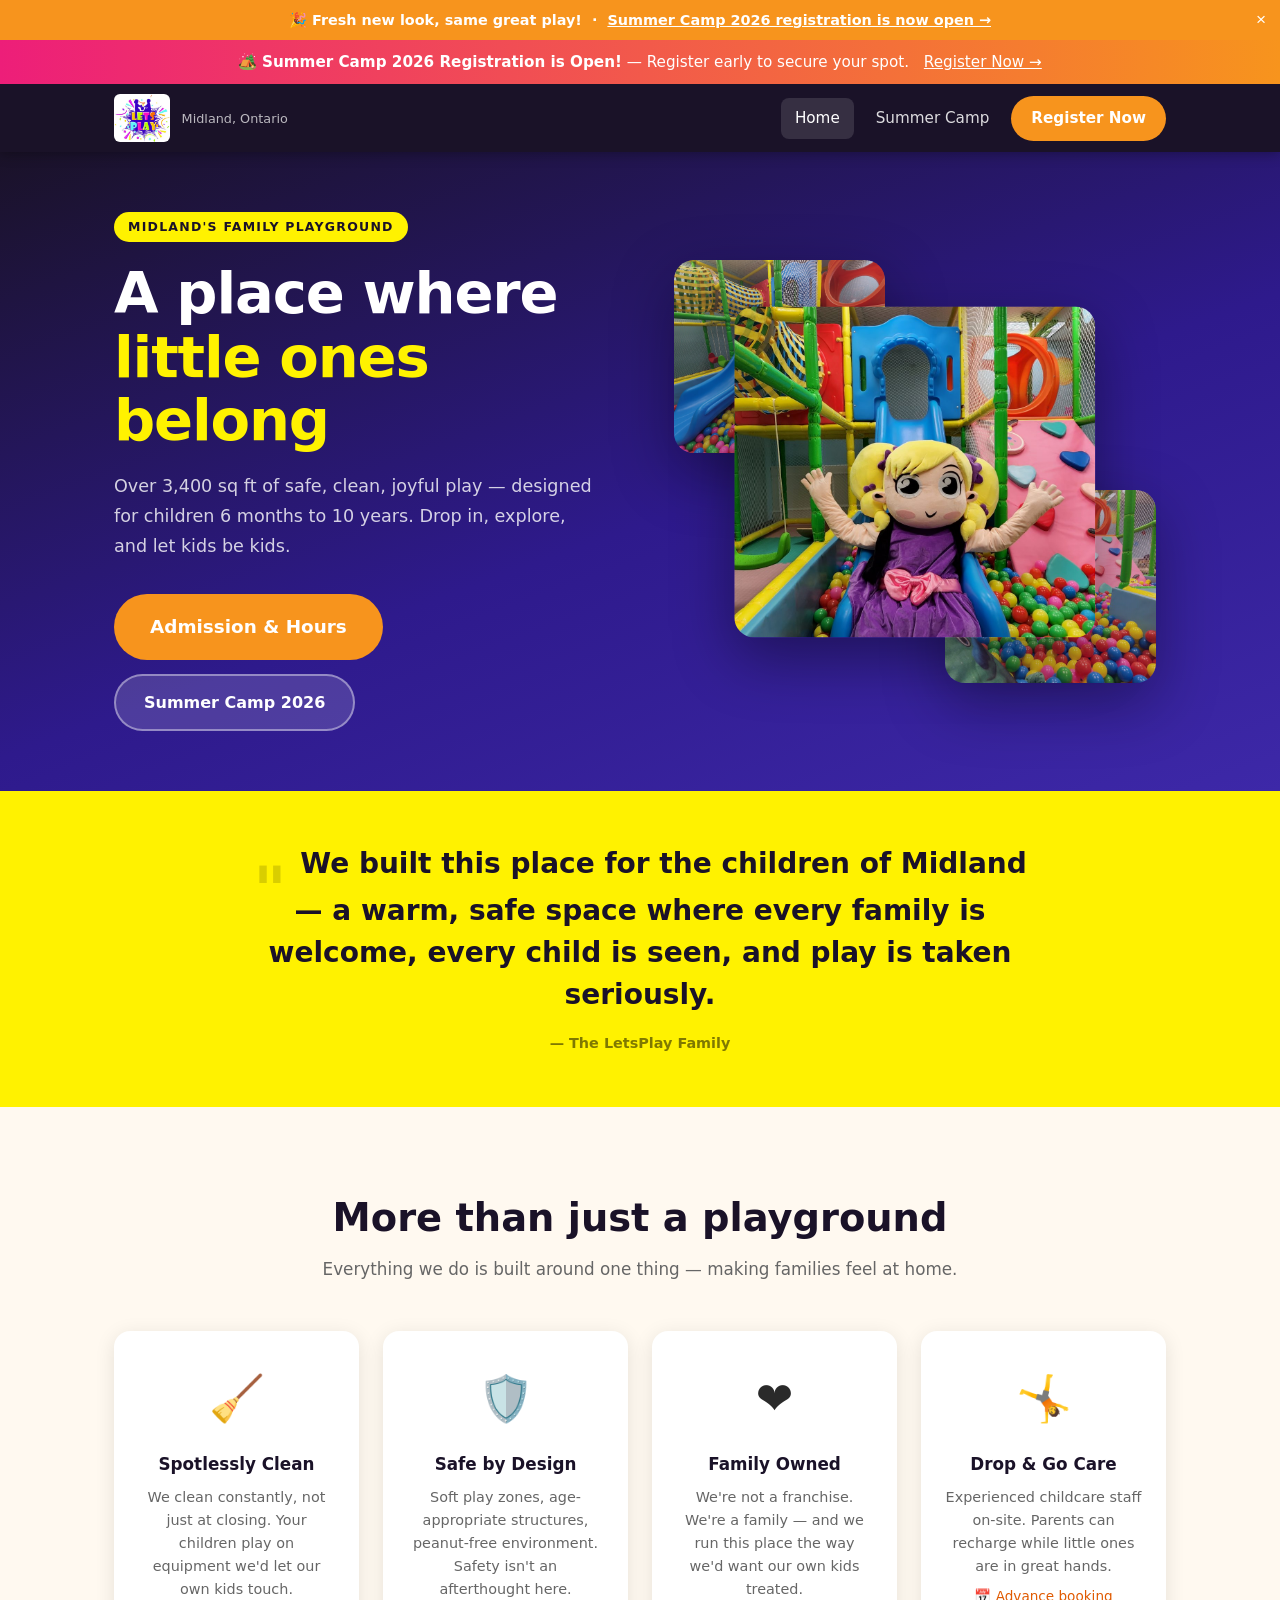
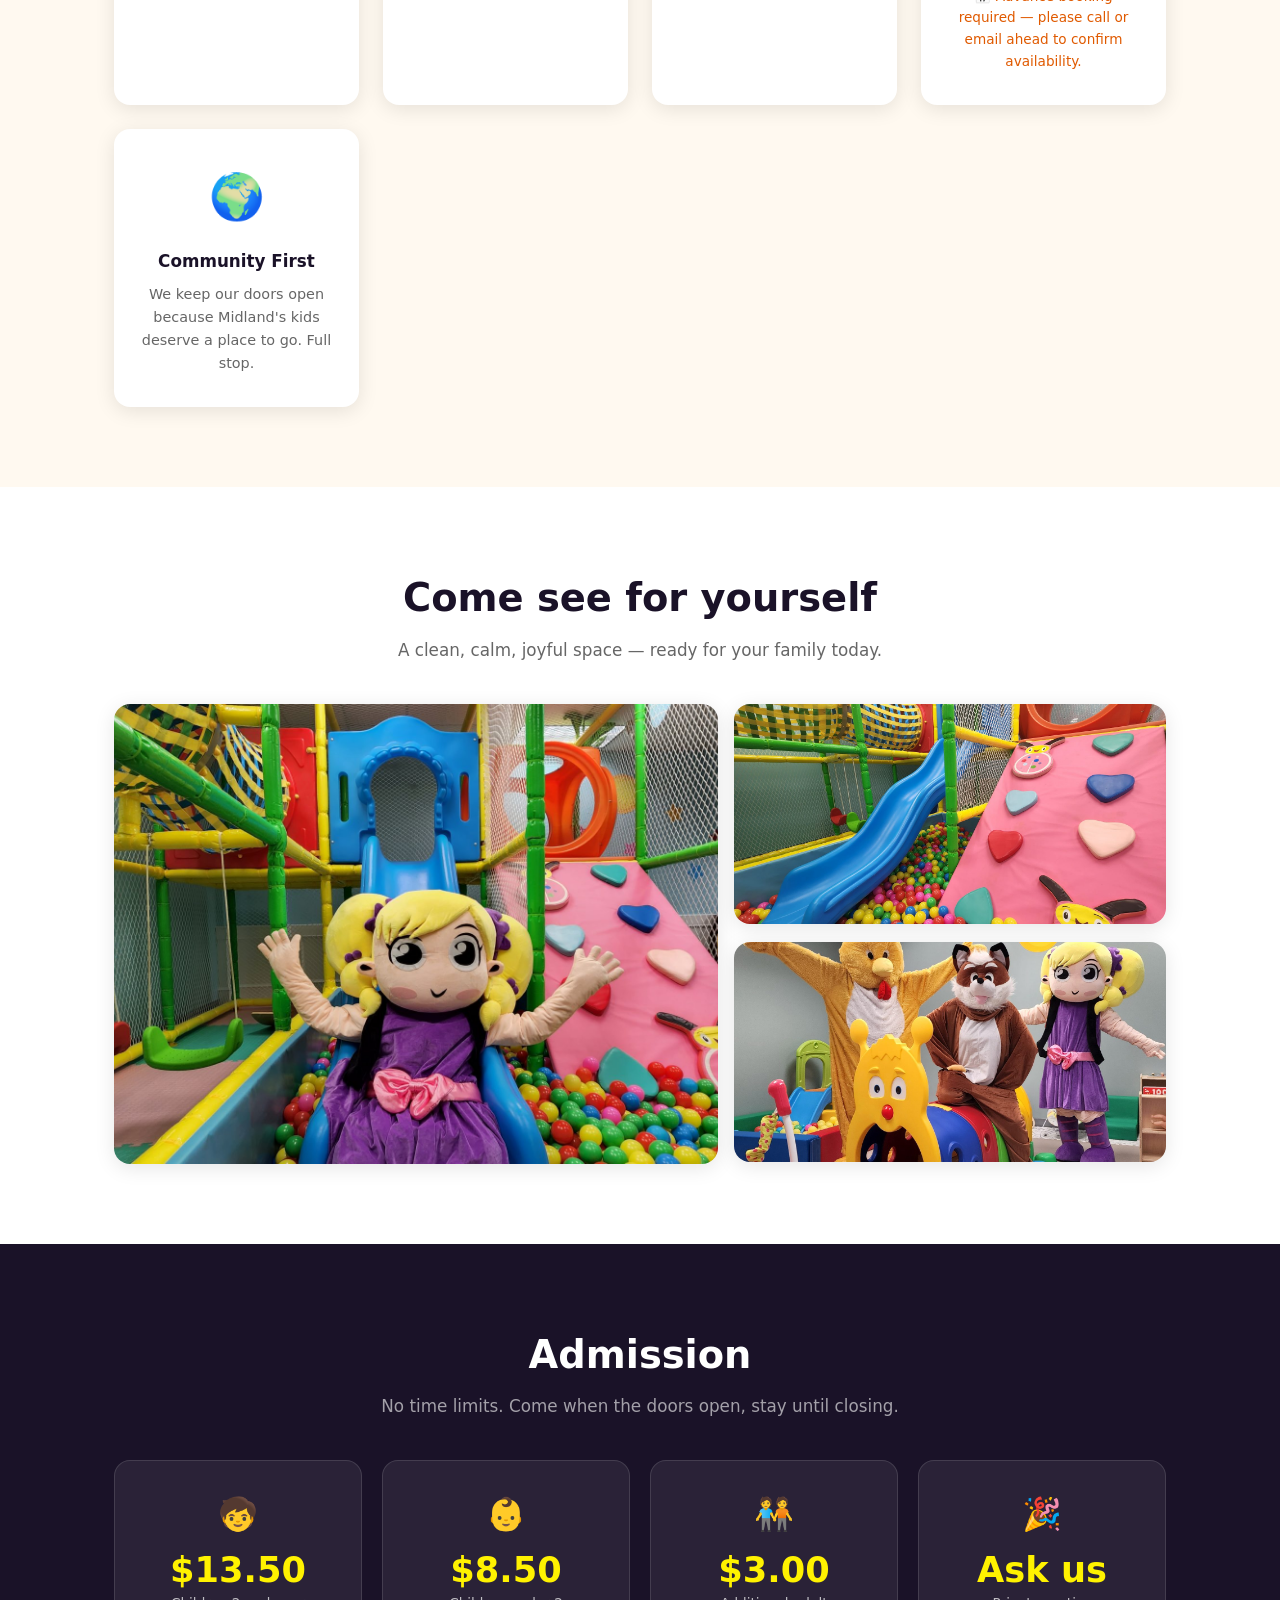
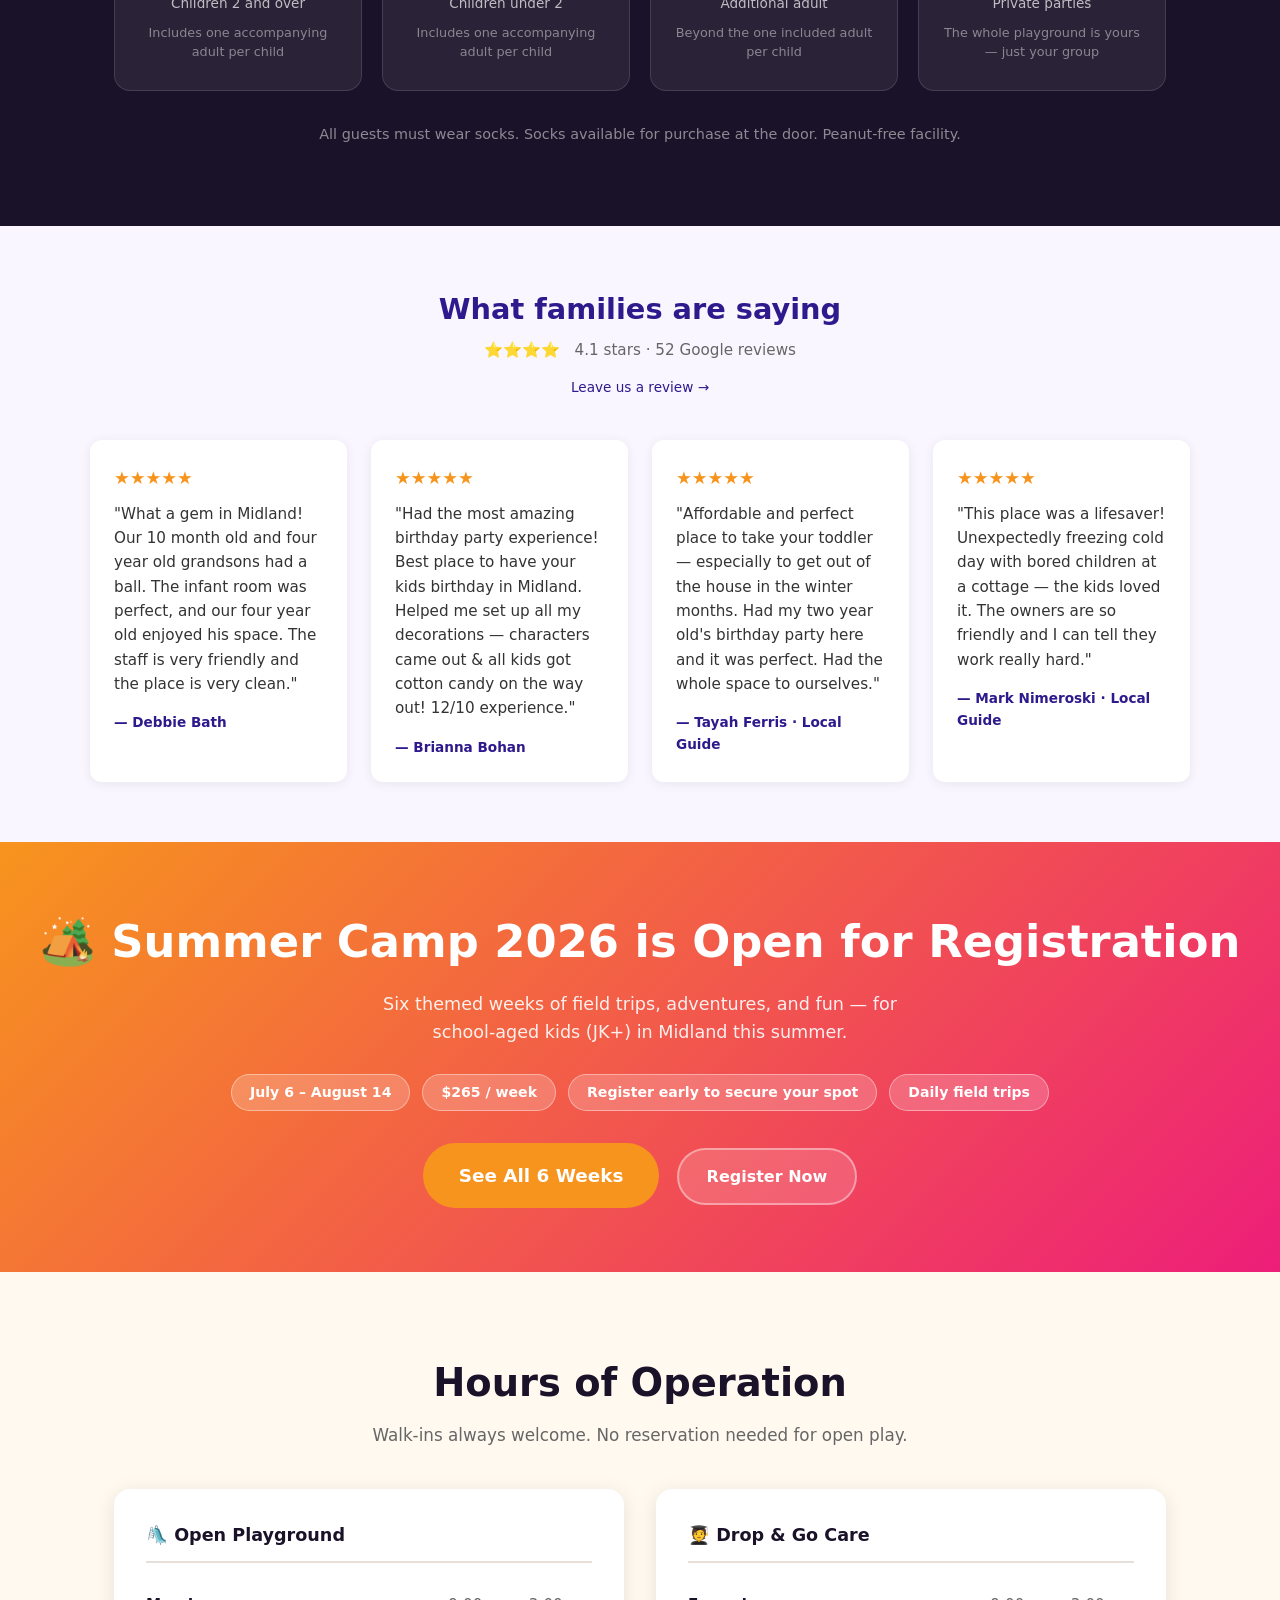
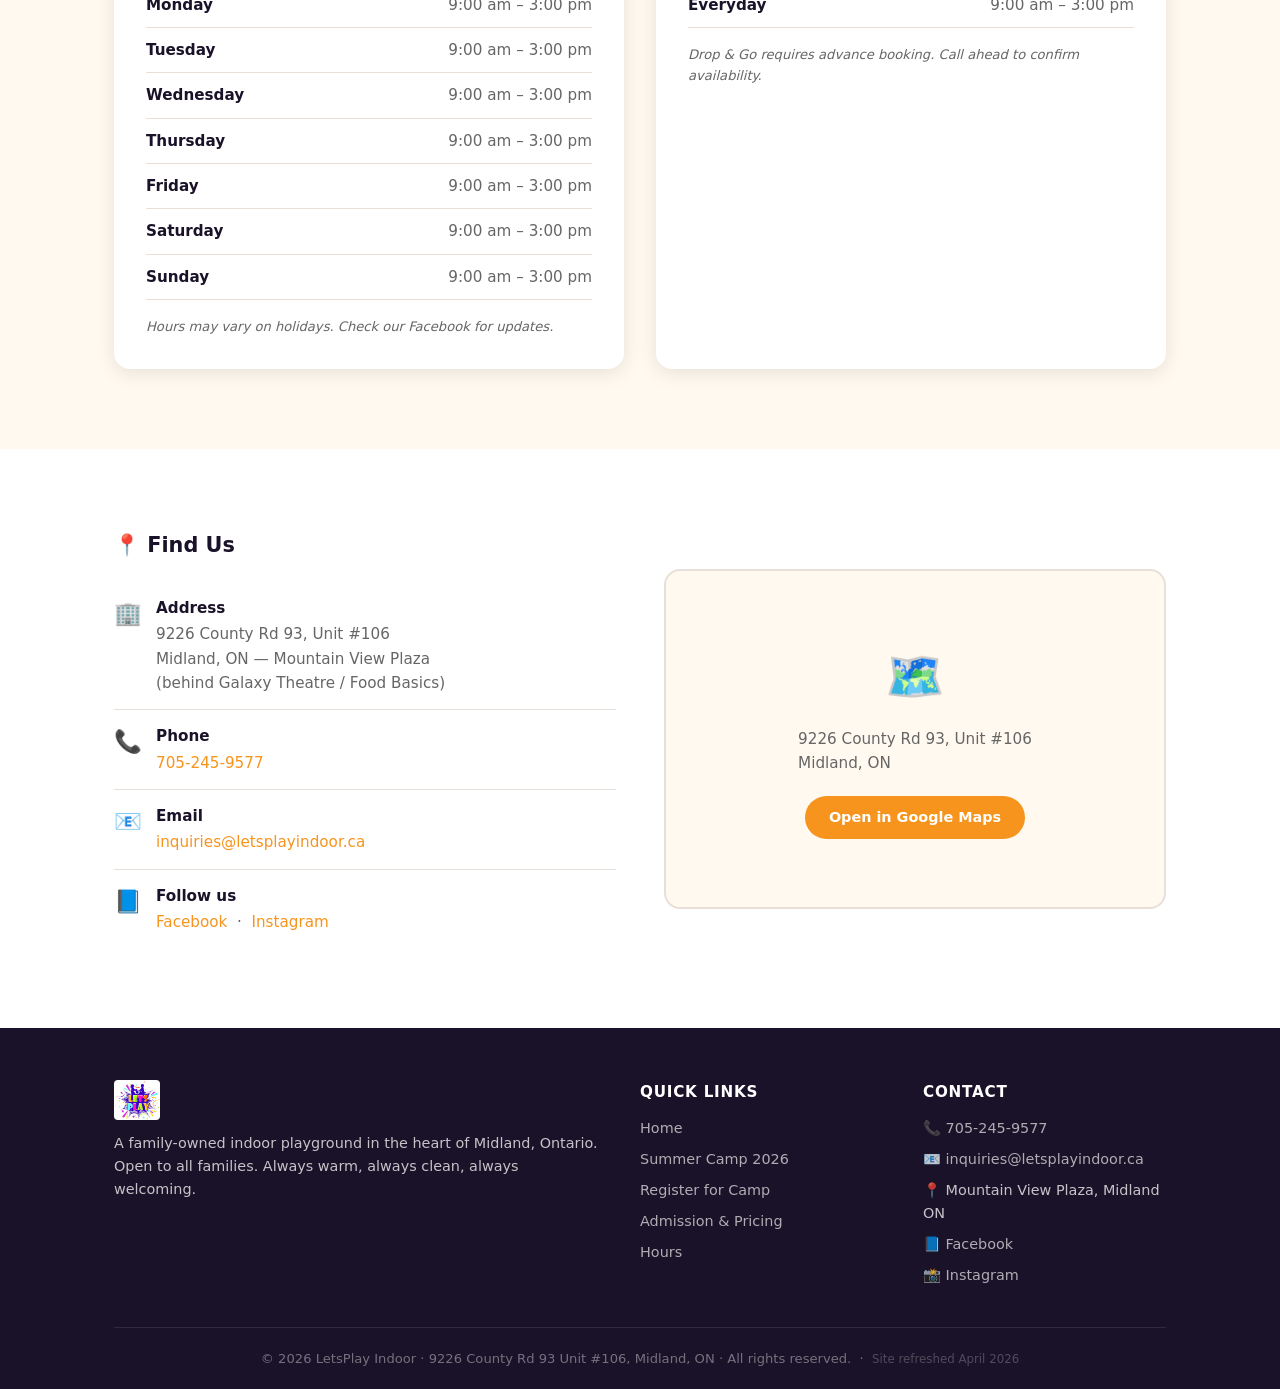
==== index.html @ b23e01b7 "update: fix hours (open wednesday, 9am-3pm everyday), adult price to 3 dollars, phase out daycare te" ====
<!DOCTYPE html>
<html lang="en">
<head>
  <meta charset="UTF-8" />
  <meta name="viewport" content="width=device-width, initial-scale=1.0" />
  <title>LetsPlay Indoor Playground — Midland, Ontario</title>
  <link rel="stylesheet" href="style.css" />
  <style>

    /* ── HOMEPAGE OVERRIDES ── */

    /* HERO */
    .home-hero {
      background: linear-gradient(160deg, #1A1228 0%, #2E1A8C 55%, #3D28A8 100%);
      padding: 0;
      overflow: hidden;
      position: relative;
    }
    .home-hero-inner {
      display: grid;
      grid-template-columns: 1fr 1fr;
      min-height: 560px;
      max-width: 1100px;
      margin: 0 auto;
      padding: 0 24px;
      align-items: center;
      gap: 48px;
    }
    .home-hero-text { padding: 60px 0; }
    .home-hero-eyebrow {
      display: inline-block;
      background: var(--yellow);
      color: var(--dark);
      font-size: 0.78rem;
      font-weight: 800;
      text-transform: uppercase;
      letter-spacing: 0.1em;
      padding: 5px 14px;
      border-radius: 50px;
      margin-bottom: 20px;
    }
    .home-hero-text h1 {
      font-size: clamp(2.2rem, 4.5vw, 3.8rem);
      font-weight: 900;
      color: #fff;
      line-height: 1.1;
      margin-bottom: 20px;
      letter-spacing: -0.02em;
    }
    .home-hero-text h1 span { color: var(--yellow); }
    .home-hero-text p {
      font-size: 1.1rem;
      color: rgba(255,255,255,0.8);
      line-height: 1.7;
      margin-bottom: 32px;
      max-width: 480px;
    }
    .home-hero-ctas { display: flex; gap: 14px; flex-wrap: wrap; }
    .home-hero-img {
      position: relative;
      height: 460px;
      display: flex;
      align-items: center;
      justify-content: center;
    }
    .hero-photo-stack {
      position: relative;
      width: 100%;
      height: 100%;
    }
    .hero-photo-stack img {
      position: absolute;
      border-radius: 20px;
      object-fit: cover;
      box-shadow: 0 20px 60px rgba(0,0,0,0.4);
    }
    .hero-photo-stack .photo-main {
      width: 72%;
      height: 72%;
      top: 50%;
      left: 50%;
      transform: translate(-50%, -50%);
      z-index: 3;
    }
    .hero-photo-stack .photo-tl {
      width: 42%;
      height: 42%;
      top: 4%;
      left: 2%;
      z-index: 2;
      opacity: 0.85;
    }
    .hero-photo-stack .photo-br {
      width: 42%;
      height: 42%;
      bottom: 4%;
      right: 2%;
      z-index: 2;
      opacity: 0.85;
    }

    /* HEART STATEMENT */
    .heart-section {
      background: var(--yellow);
      padding: 52px 24px;
      text-align: center;
    }
    .heart-section blockquote {
      max-width: 780px;
      margin: 0 auto;
      font-size: clamp(1.25rem, 2.5vw, 1.75rem);
      font-weight: 800;
      color: var(--dark);
      line-height: 1.5;
      font-style: normal;
    }
    .heart-section blockquote::before {
      content: '"';
      font-size: 4rem;
      line-height: 0;
      vertical-align: -0.6em;
      color: rgba(0,0,0,0.15);
      margin-right: 4px;
    }
    .heart-section cite {
      display: block;
      margin-top: 16px;
      font-size: 0.9rem;
      font-weight: 600;
      color: rgba(0,0,0,0.5);
      font-style: normal;
    }

    /* WHY US */
    .why-section {
      padding: 80px 0;
      background: var(--bg-light);
    }
    .why-grid {
      display: grid;
      grid-template-columns: repeat(auto-fit, minmax(200px, 1fr));
      gap: 24px;
      margin-top: 48px;
    }
    .why-card {
      background: #fff;
      border-radius: var(--radius);
      padding: 32px 24px;
      text-align: center;
      box-shadow: var(--shadow);
      transition: transform 0.2s;
    }
    .why-card:hover { transform: translateY(-4px); }
    .why-icon { font-size: 2.8rem; margin-bottom: 16px; }
    .why-card h3 { font-size: 1.05rem; font-weight: 800; color: var(--dark); margin-bottom: 8px; }
    .why-card p { font-size: 0.9rem; color: var(--text-light); line-height: 1.6; }

    /* FACILITY PHOTOS */
    .facility-section {
      padding: 80px 0;
      background: #fff;
    }
    .facility-grid {
      display: grid;
      grid-template-columns: 1.4fr 1fr;
      grid-template-rows: auto auto;
      gap: 16px;
      margin-top: 40px;
    }
    .facility-grid img {
      width: 100%;
      height: 100%;
      object-fit: cover;
      border-radius: var(--radius);
      box-shadow: var(--shadow);
    }
    .facility-grid .big { grid-row: 1 / 3; height: 460px; }
    .facility-grid .small { height: 220px; }

    /* ADMISSION */
    .admission-section {
      padding: 80px 0;
      background: var(--dark);
      color: #fff;
    }
    .admission-section .section-title { color: #fff; }
    .admission-section .section-sub { color: rgba(255,255,255,0.6); }
    .admission-grid {
      display: grid;
      grid-template-columns: repeat(auto-fit, minmax(200px, 1fr));
      gap: 20px;
      margin-top: 40px;
    }
    .admission-card {
      background: rgba(255,255,255,0.07);
      border: 1px solid rgba(255,255,255,0.12);
      border-radius: var(--radius);
      padding: 28px 20px;
      text-align: center;
    }
    .admission-card .adm-icon { font-size: 2rem; margin-bottom: 12px; }
    .admission-card .adm-price {
      font-size: 2.2rem;
      font-weight: 900;
      color: var(--yellow);
      line-height: 1;
      margin-bottom: 6px;
    }
    .admission-card .adm-label { font-size: 0.85rem; color: rgba(255,255,255,0.7); margin-bottom: 8px; }
    .admission-card .adm-note { font-size: 0.8rem; color: rgba(255,255,255,0.45); line-height: 1.5; }
    .admission-note {
      text-align: center;
      margin-top: 32px;
      font-size: 0.9rem;
      color: rgba(255,255,255,0.5);
    }

    /* CAMP BANNER */
    .camp-banner {
      background: linear-gradient(135deg, var(--orange) 0%, var(--pink) 100%);
      padding: 64px 24px;
      text-align: center;
      color: #fff;
    }
    .camp-banner h2 {
      font-size: clamp(1.8rem, 3.5vw, 2.8rem);
      font-weight: 900;
      margin-bottom: 12px;
    }
    .camp-banner p {
      font-size: 1.1rem;
      opacity: 0.9;
      margin-bottom: 28px;
      max-width: 560px;
      margin-left: auto;
      margin-right: auto;
    }
    .camp-banner-pills {
      display: flex;
      justify-content: center;
      gap: 12px;
      flex-wrap: wrap;
      margin-bottom: 32px;
    }
    .camp-pill {
      background: rgba(255,255,255,0.2);
      border: 1px solid rgba(255,255,255,0.4);
      border-radius: 50px;
      padding: 6px 18px;
      font-size: 0.88rem;
      font-weight: 600;
    }

    /* HOURS */
    .hours-section {
      padding: 80px 0;
      background: var(--bg-light);
    }
    .hours-grid {
      display: grid;
      grid-template-columns: 1fr 1fr;
      gap: 32px;
      margin-top: 40px;
    }
    .hours-card {
      background: #fff;
      border-radius: var(--radius);
      padding: 32px;
      box-shadow: var(--shadow);
    }
    .hours-card h3 {
      font-size: 1.1rem;
      font-weight: 800;
      color: var(--dark);
      margin-bottom: 20px;
      padding-bottom: 12px;
      border-bottom: 2px solid var(--border);
    }
    .hours-row {
      display: flex;
      justify-content: space-between;
      padding: 10px 0;
      font-size: 0.95rem;
      border-bottom: 1px solid var(--border);
    }
    .hours-row:last-child { border-bottom: none; }
    .hours-row .day { font-weight: 600; color: var(--dark); }
    .hours-row .time { color: var(--text-light); }
    .hours-row .closed { color: var(--red); font-weight: 600; }
    .hours-note {
      margin-top: 16px;
      font-size: 0.82rem;
      color: var(--text-light);
      font-style: italic;
    }

    /* LOCATION */
    .location-section {
      padding: 80px 0;
      background: #fff;
    }
    .location-inner {
      display: grid;
      grid-template-columns: 1fr 1fr;
      gap: 48px;
      align-items: center;
    }
    .location-details h3 { font-size: 1.3rem; font-weight: 800; color: var(--dark); margin-bottom: 20px; }
    .location-item {
      display: flex;
      align-items: flex-start;
      gap: 14px;
      padding: 14px 0;
      border-bottom: 1px solid var(--border);
      font-size: 0.95rem;
    }
    .location-item:last-child { border-bottom: none; }
    .location-item .loc-icon { font-size: 1.4rem; flex-shrink: 0; }
    .location-item strong { display: block; color: var(--dark); font-weight: 700; margin-bottom: 2px; }
    .location-item span { color: var(--text-light); }
    .location-map {
      background: var(--bg-light);
      border-radius: var(--radius);
      overflow: hidden;
      height: 340px;
      border: 2px solid var(--border);
      display: flex;
      align-items: center;
      justify-content: center;
      flex-direction: column;
      gap: 12px;
      color: var(--text-light);
      font-size: 0.95rem;
    }
    .location-map .map-icon { font-size: 3rem; }
    .location-map a {
      background: var(--orange);
      color: #fff;
      padding: 10px 24px;
      border-radius: 50px;
      font-weight: 700;
      font-size: 0.9rem;
      text-decoration: none;
      margin-top: 8px;
    }

    /* RESPONSIVE */
    @media (max-width: 768px) {
      .home-hero-inner { grid-template-columns: 1fr; min-height: auto; }
      .home-hero-img { height: 280px; }
      .facility-grid { grid-template-columns: 1fr; }
      .facility-grid .big { height: 260px; grid-row: auto; }
      .facility-grid .small { height: 200px; }
      .hours-grid { grid-template-columns: 1fr; }
      .location-inner { grid-template-columns: 1fr; }
      .location-map { height: 220px; }
      .heart-section blockquote { font-size: 1.1rem; }
    }
  </style>
</head>
<body>

  <!-- ANNOUNCEMENT BAR -->
  <div id="announce-bar" style="background:#F7941D; color:#fff; text-align:center; padding:10px 40px; font-size:0.9em; font-weight:600; position:relative; line-height:1.4;">
    🎉 Fresh new look, same great play! &nbsp;·&nbsp; <a href="summer-camp.html" style="color:#fff; text-decoration:underline;">Summer Camp 2026 registration is now open →</a>
    <button onclick="document.getElementById('announce-bar').style.display='none'" style="position:absolute; right:14px; top:50%; transform:translateY(-50%); background:none; border:none; color:#fff; font-size:1.2em; cursor:pointer; line-height:1;" aria-label="Dismiss">×</button>
  </div>

  <!-- URGENCY BANNER -->
  <div class="urgency-banner">
    🏕️ <strong>Summer Camp 2026 Registration is Open!</strong> — Register early to secure your spot.
    <a href="registration.html" style="color:#fff; text-decoration:underline; margin-left:10px;">Register Now →</a>
  </div>

  <!-- HEADER -->
  <header class="site-header">
    <div class="header-inner">
      <div class="logo-area">
        <img src="images/letsplay-logo.jpg" alt="LetsPlay Indoor" style="height:48px; width:auto; border-radius:6px;" />
        <div class="logo-text">
          <span class="tagline" style="color:rgba(255,255,255,0.7); font-size:0.8rem;">Midland, Ontario</span>
        </div>
      </div>
      <nav class="site-nav">
        <a href="index.html" class="active">Home</a>
        <a href="summer-camp.html">Summer Camp</a>
        <a href="registration.html" class="btn-nav">Register Now</a>
      </nav>
    </div>
  </header>

  <!-- HERO -->
  <section class="home-hero">
    <div class="home-hero-inner">
      <div class="home-hero-text">
        <span class="home-hero-eyebrow">Midland's Family Playground</span>
        <h1>A place where<br/><span>little ones belong</span></h1>
        <p>Over 3,400 sq ft of safe, clean, joyful play — designed for children 6 months to 10 years. Drop in, explore, and let kids be kids.</p>
        <div class="home-hero-ctas">
          <a href="#admission" class="btn-primary btn-large">Admission & Hours</a>
          <a href="summer-camp.html" class="btn-secondary">Summer Camp 2026</a>
        </div>
      </div>
      <div class="home-hero-img">
        <div class="hero-photo-stack">
          <img src="images/facility/20220902_182718-2048x956.jpg" alt="LetsPlay Indoor ball pit and slide" class="photo-main" />
          <img src="images/facility/20220802_205401-1536x1152.jpg" alt="LetsPlay Indoor colourful play area" class="photo-tl" />
          <img src="images/facility/20220802_212156-768x576.jpg" alt="LetsPlay Indoor play structure" class="photo-br" />
        </div>
      </div>
    </div>
  </section>

  <!-- HEART STATEMENT -->
  <section class="heart-section">
    <blockquote>
      We built this place for the children of Midland — a warm, safe space where every family is welcome, every child is seen, and play is taken seriously.
    </blockquote>
    <cite>— The LetsPlay Family</cite>
  </section>

  <!-- WHY US -->
  <section class="why-section">
    <div class="container">
      <h2 class="section-title">More than just a playground</h2>
      <p class="section-sub">Everything we do is built around one thing — making families feel at home.</p>
      <div class="why-grid">
        <div class="why-card">
          <div class="why-icon">🧹</div>
          <h3>Spotlessly Clean</h3>
          <p>We clean constantly, not just at closing. Your children play on equipment we'd let our own kids touch.</p>
        </div>
        <div class="why-card">
          <div class="why-icon">🛡️</div>
          <h3>Safe by Design</h3>
          <p>Soft play zones, age-appropriate structures, peanut-free environment. Safety isn't an afterthought here.</p>
        </div>
        <div class="why-card">
          <div class="why-icon">❤️</div>
          <h3>Family Owned</h3>
          <p>We're not a franchise. We're a family — and we run this place the way we'd want our own kids treated.</p>
        </div>
        <div class="why-card">
          <div class="why-icon">🤸</div>
          <h3>Drop & Go Care</h3>
          <p>Experienced childcare staff on-site. Parents can recharge while little ones are in great hands.</p>
          <p style="margin-top:8px; font-size:0.85em; color:#E05A00;">📅 Advance booking required — please call or email ahead to confirm availability.</p>
        </div>
        <div class="why-card">
          <div class="why-icon">🌍</div>
          <h3>Community First</h3>
          <p>We keep our doors open because Midland's kids deserve a place to go. Full stop.</p>
        </div>
      </div>
    </div>
  </section>

  <!-- FACILITY PHOTOS -->
  <section class="facility-section">
    <div class="container">
      <h2 class="section-title">Come see for yourself</h2>
      <p class="section-sub">A clean, calm, joyful space — ready for your family today.</p>
      <div class="facility-grid">
        <img src="images/facility/20220902_182718-2048x956.jpg" alt="LetsPlay Indoor — mascot on the slide" class="big" />
        <img src="images/facility/20220802_205401-1536x1152.jpg" alt="LetsPlay Indoor — ball pit and climbing wall" class="small" />
        <img src="images/facility/20220902_1824360-1536x969.jpg" alt="LetsPlay Indoor — mascots and play area" class="small" />
      </div>
    </div>
  </section>

  <!-- ADMISSION -->
  <section class="admission-section" id="admission">
    <div class="container">
      <h2 class="section-title">Admission</h2>
      <p class="section-sub">No time limits. Come when the doors open, stay until closing.</p>
      <div class="admission-grid">
        <div class="admission-card">
          <div class="adm-icon">🧒</div>
          <div class="adm-price">$13.50</div>
          <div class="adm-label">Children 2 and over</div>
          <div class="adm-note">Includes one accompanying adult per child</div>
        </div>
        <div class="admission-card">
          <div class="adm-icon">👶</div>
          <div class="adm-price">$8.50</div>
          <div class="adm-label">Children under 2</div>
          <div class="adm-note">Includes one accompanying adult per child</div>
        </div>
        <div class="admission-card">
          <div class="adm-icon">🧑‍🤝‍🧑</div>
          <div class="adm-price">$3.00</div>
          <div class="adm-label">Additional adult</div>
          <div class="adm-note">Beyond the one included adult per child</div>
        </div>
        <div class="admission-card">
          <div class="adm-icon">🎉</div>
          <div class="adm-price">Ask us</div>
          <div class="adm-label">Private parties</div>
          <div class="adm-note">The whole playground is yours — just your group</div>
        </div>
      </div>
      <p class="admission-note">All guests must wear socks. Socks available for purchase at the door. Peanut-free facility.</p>
    </div>
  </section>

  <!-- TESTIMONIALS -->
  <section style="background:#f9f6ff; padding:60px 24px;">
    <div style="max-width:1100px; margin:0 auto;">
      <h2 style="text-align:center; color:#2E1A8C; font-size:1.8em; margin-bottom:6px;">What families are saying</h2>
      <p style="text-align:center; color:#666; margin-bottom:12px; font-size:0.95em;">⭐⭐⭐⭐ &nbsp; 4.1 stars · 52 Google reviews</p>
      <p style="text-align:center; margin-bottom:40px;"><a href="https://g.page/r/letsplayindoor/review" target="_blank" style="font-size:0.85em; color:#2E1A8C;">Leave us a review →</a></p>
      <div style="display:grid; grid-template-columns:repeat(auto-fit, minmax(240px, 1fr)); gap:24px;">

        <div style="background:#fff; border-radius:12px; padding:24px; box-shadow:0 2px 12px rgba(0,0,0,0.07);">
          <div style="color:#F7941D; font-size:1.1em; margin-bottom:10px;">★★★★★</div>
          <p style="color:#333; font-size:0.95em; line-height:1.6; margin-bottom:16px;">"What a gem in Midland! Our 10 month old and four year old grandsons had a ball. The infant room was perfect, and our four year old enjoyed his space. The staff is very friendly and the place is very clean."</p>
          <p style="font-weight:700; color:#2E1A8C; font-size:0.85em;">— Debbie Bath</p>
        </div>

        <div style="background:#fff; border-radius:12px; padding:24px; box-shadow:0 2px 12px rgba(0,0,0,0.07);">
          <div style="color:#F7941D; font-size:1.1em; margin-bottom:10px;">★★★★★</div>
          <p style="color:#333; font-size:0.95em; line-height:1.6; margin-bottom:16px;">"Had the most amazing birthday party experience! Best place to have your kids birthday in Midland. Helped me set up all my decorations — characters came out & all kids got cotton candy on the way out! 12/10 experience."</p>
          <p style="font-weight:700; color:#2E1A8C; font-size:0.85em;">— Brianna Bohan</p>
        </div>

        <div style="background:#fff; border-radius:12px; padding:24px; box-shadow:0 2px 12px rgba(0,0,0,0.07);">
          <div style="color:#F7941D; font-size:1.1em; margin-bottom:10px;">★★★★★</div>
          <p style="color:#333; font-size:0.95em; line-height:1.6; margin-bottom:16px;">"Affordable and perfect place to take your toddler — especially to get out of the house in the winter months. Had my two year old's birthday party here and it was perfect. Had the whole space to ourselves."</p>
          <p style="font-weight:700; color:#2E1A8C; font-size:0.85em;">— Tayah Ferris · Local Guide</p>
        </div>

        <div style="background:#fff; border-radius:12px; padding:24px; box-shadow:0 2px 12px rgba(0,0,0,0.07);">
          <div style="color:#F7941D; font-size:1.1em; margin-bottom:10px;">★★★★★</div>
          <p style="color:#333; font-size:0.95em; line-height:1.6; margin-bottom:16px;">"This place was a lifesaver! Unexpectedly freezing cold day with bored children at a cottage — the kids loved it. The owners are so friendly and I can tell they work really hard."</p>
          <p style="font-weight:700; color:#2E1A8C; font-size:0.85em;">— Mark Nimeroski · Local Guide</p>
        </div>

      </div>
    </div>
  </section>

  <!-- CAMP BANNER -->
  <section class="camp-banner">
    <h2>🏕️ Summer Camp 2026 is Open for Registration</h2>
    <p>Six themed weeks of field trips, adventures, and fun — for school-aged kids (JK+) in Midland this summer.</p>
    <div class="camp-banner-pills">
      <span class="camp-pill">July 6 – August 14</span>
      <span class="camp-pill">$265 / week</span>
      <span class="camp-pill">Register early to secure your spot</span>
      <span class="camp-pill">Daily field trips</span>
    </div>
    <a href="summer-camp.html" class="btn-primary btn-large" style="margin-right:12px;">See All 6 Weeks</a>
    <a href="registration.html" class="btn-secondary btn-large">Register Now</a>
  </section>

  <!-- HOURS -->
  <section class="hours-section" id="hours">
    <div class="container">
      <h2 class="section-title">Hours of Operation</h2>
      <p class="section-sub">Walk-ins always welcome. No reservation needed for open play.</p>
      <div class="hours-grid">
        <div class="hours-card">
          <h3>🛝 Open Playground</h3>
          <div class="hours-row"><span class="day">Monday</span><span class="time">9:00 am – 3:00 pm</span></div>
          <div class="hours-row"><span class="day">Tuesday</span><span class="time">9:00 am – 3:00 pm</span></div>
          <div class="hours-row"><span class="day">Wednesday</span><span class="time">9:00 am – 3:00 pm</span></div>
          <div class="hours-row"><span class="day">Thursday</span><span class="time">9:00 am – 3:00 pm</span></div>
          <div class="hours-row"><span class="day">Friday</span><span class="time">9:00 am – 3:00 pm</span></div>
          <div class="hours-row"><span class="day">Saturday</span><span class="time">9:00 am – 3:00 pm</span></div>
          <div class="hours-row"><span class="day">Sunday</span><span class="time">9:00 am – 3:00 pm</span></div>
          <p class="hours-note">Hours may vary on holidays. Check our Facebook for updates.</p>
        </div>
        <div class="hours-card">
          <h3>🧑‍🎓 Drop & Go Care</h3>
          <div class="hours-row"><span class="day">Everyday</span><span class="time">9:00 am – 3:00 pm</span></div>
          <p class="hours-note">Drop & Go requires advance booking. Call ahead to confirm availability.</p>
        </div>
      </div>
    </div>
  </section>

  <!-- LOCATION -->
  <section class="location-section">
    <div class="container">
      <div class="location-inner">
        <div class="location-details">
          <h3>📍 Find Us</h3>
          <div class="location-item">
            <span class="loc-icon">🏢</span>
            <div>
              <strong>Address</strong>
              <span>9226 County Rd 93, Unit #106<br/>Midland, ON — Mountain View Plaza<br/>(behind Galaxy Theatre / Food Basics)</span>
            </div>
          </div>
          <div class="location-item">
            <span class="loc-icon">📞</span>
            <div>
              <strong>Phone</strong>
              <span><a href="tel:7052459577">705-245-9577</a></span>
            </div>
          </div>
          <div class="location-item">
            <span class="loc-icon">📧</span>
            <div>
              <strong>Email</strong>
              <span><a href="mailto:inquiries@letsplayindoor.ca">inquiries@letsplayindoor.ca</a></span>
            </div>
          </div>
          <div class="location-item">
            <span class="loc-icon">📘</span>
            <div>
              <strong>Follow us</strong>
              <span><a href="https://www.facebook.com/letsplayofficial.ca" target="_blank">Facebook</a> &nbsp;·&nbsp; <a href="https://www.instagram.com/letsplayindoor" target="_blank">Instagram</a></span>
            </div>
          </div>
        </div>
        <div class="location-map">
          <span class="map-icon">🗺️</span>
          <span>9226 County Rd 93, Unit #106<br/>Midland, ON</span>
          <a href="https://maps.google.com/?q=9226+County+Rd+93+Midland+ON" target="_blank">Open in Google Maps</a>
        </div>
      </div>
    </div>
  </section>

  <!-- FOOTER -->
  <footer class="site-footer">
    <div class="container">
      <div class="footer-grid">
        <div class="footer-col">
          <div class="footer-brand"><img src="images/letsplay-logo.jpg" alt="LetsPlay Indoor" style="height:40px; width:auto; border-radius:4px; margin-bottom:8px; display:block;"/></div>
          <p>A family-owned indoor playground in the heart of Midland, Ontario. Open to all families. Always warm, always clean, always welcoming.</p>
        </div>
        <div class="footer-col">
          <h4>Quick Links</h4>
          <ul>
            <li><a href="index.html">Home</a></li>
            <li><a href="summer-camp.html">Summer Camp 2026</a></li>
            <li><a href="registration.html">Register for Camp</a></li>
            <li><a href="#admission">Admission & Pricing</a></li>
            <li><a href="#hours">Hours</a></li>
          </ul>
        </div>
        <div class="footer-col">
          <h4>Contact</h4>
          <ul>
            <li>📞 <a href="tel:7052459577">705-245-9577</a></li>
            <li>📧 <a href="mailto:inquiries@letsplayindoor.ca">inquiries@letsplayindoor.ca</a></li>
            <li>📍 Mountain View Plaza, Midland ON</li>
            <li>📘 <a href="https://www.facebook.com/letsplayofficial.ca" target="_blank">Facebook</a></li>
            <li>📸 <a href="https://www.instagram.com/letsplayindoor" target="_blank">Instagram</a></li>
          </ul>
        </div>
      </div>
      <div class="footer-bottom">
        <p>© 2026 LetsPlay Indoor · 9226 County Rd 93 Unit #106, Midland, ON · All rights reserved. &nbsp;·&nbsp; <span style="opacity:0.6; font-size:0.9em;">Site refreshed April 2026</span></p>
      </div>
    </div>
  </footer>

</body>
</html>
---- style.css ----
/* ===================================================
   LetsPlay Indoor
   Style Sheet — Brand-aligned palette (logo: May 2022)

   Logo colours:
     Orange  #F7941D  (primary CTA, accents)
     Pink    #ED1E79  (highlights, badges)
     Yellow  #FFF200  (hero accents, eyebrows)
     Green   #8DC63F  (success states, nature weeks)
     Cyan    #00BFF3  (water/sea weeks, info)
     Purple  #2E1A8C  (dark backgrounds, hero)
   =================================================== */

/* ----- RESET & BASE ----- */
*, *::before, *::after { box-sizing: border-box; margin: 0; padding: 0; }

:root {
  /* ── Brand primaries (from logo) ── */
  --orange:     #F7941D;
  --orange-lt:  #FFAD50;
  --yellow:     #FFF200;
  --yellow-lt:  #FFFBE0;
  --green:      #8DC63F;
  --cyan:       #00BFF3;
  --pink:       #ED1E79;
  --purple:     #2E1A8C;
  --purple-lt:  #3D28A8;

  /* ── Neutrals ── */
  --teal:       #00BCD4;
  --blue:       #2196F3;
  --red:        #F44336;
  --dark:       #1A1228;   /* deep purple-black — from logo scribble */
  --dark2:      #2E1A8C;   /* logo purple — used for hero backgrounds */
  --text:       #2A2A2A;
  --text-light: #666;
  --bg-light:   #FFF9F0;   /* warm white tinted toward orange */
  --bg-white:   #FFFFFF;
  --border:     #E8E0D8;
  --radius:     16px;
  --radius-sm:  8px;
  --shadow:     0 4px 20px rgba(0,0,0,0.10);
  --shadow-md:  0 8px 32px rgba(0,0,0,0.15);
  --font:       'Segoe UI', system-ui, -apple-system, sans-serif;
}

html { scroll-behavior: smooth; }

body {
  font-family: var(--font);
  color: var(--text);
  background: var(--bg-light);
  line-height: 1.6;
}

a { color: var(--orange); text-decoration: none; }
a:hover { text-decoration: underline; }

img { max-width: 100%; height: auto; display: block; }

.container {
  max-width: 1100px;
  margin: 0 auto;
  padding: 0 24px;
}

/* ----- HEADER ----- */
.site-header {
  background: var(--dark);
  position: sticky;
  top: 0;
  z-index: 100;
  box-shadow: 0 2px 12px rgba(0,0,0,0.3);
}
.header-inner {
  max-width: 1100px;
  margin: 0 auto;
  padding: 0 24px;
  display: flex;
  align-items: center;
  justify-content: space-between;
  height: 68px;
}
.logo-area {
  display: flex;
  align-items: center;
  gap: 12px;
}
.logo-emoji { font-size: 2rem; }
.logo-text {
  display: flex;
  flex-direction: column;
  line-height: 1.2;
}
.brand {
  font-size: 1.1rem;
  font-weight: 700;
  color: var(--yellow);
  letter-spacing: 0.01em;
}
.tagline {
  font-size: 0.75rem;
  color: rgba(255,255,255,0.6);
}
.site-nav {
  display: flex;
  align-items: center;
  gap: 8px;
}
.site-nav a {
  color: rgba(255,255,255,0.85);
  padding: 8px 14px;
  border-radius: var(--radius-sm);
  font-weight: 500;
  font-size: 0.95rem;
  transition: background 0.2s, color 0.2s;
}
.site-nav a:hover, .site-nav a.active {
  color: #fff;
  background: rgba(255,255,255,0.12);
  text-decoration: none;
}
.btn-nav {
  background: var(--orange) !important;
  color: #fff !important;
  font-weight: 700 !important;
  padding: 10px 20px !important;
  border-radius: 50px !important;
}
.btn-nav:hover {
  background: var(--orange-lt) !important;
}

/* ----- BUTTONS ----- */
.btn-primary {
  display: inline-block;
  background: var(--orange);
  color: #fff;
  font-weight: 700;
  font-size: 1rem;
  padding: 14px 28px;
  border-radius: 50px;
  border: none;
  cursor: pointer;
  transition: background 0.2s, transform 0.15s;
  text-decoration: none;
}
.btn-primary:hover {
  background: var(--orange-lt);
  transform: translateY(-2px);
  text-decoration: none;
  color: #fff;
}
.btn-primary.btn-large {
  font-size: 1.15rem;
  padding: 18px 36px;
}
.btn-secondary {
  display: inline-block;
  background: rgba(255,255,255,0.15);
  color: #fff;
  font-weight: 600;
  font-size: 1rem;
  padding: 14px 28px;
  border-radius: 50px;
  border: 2px solid rgba(255,255,255,0.4);
  cursor: pointer;
  transition: background 0.2s;
  text-decoration: none;
}
.btn-secondary:hover {
  background: rgba(255,255,255,0.25);
  text-decoration: none;
  color: #fff;
}
.btn-outline {
  display: inline-block;
  color: var(--orange);
  border: 2px solid var(--orange);
  font-weight: 600;
  font-size: 0.9rem;
  padding: 8px 18px;
  border-radius: 50px;
  transition: background 0.2s, color 0.2s;
  text-decoration: none;
  margin-top: 8px;
}
.btn-outline:hover {
  background: var(--orange);
  color: #fff;
  text-decoration: none;
}

/* ----- HERO (index) ----- */
.hero {
  background: linear-gradient(135deg, #1A1228 0%, #2E1A8C 50%, #3D28A8 100%);
  padding: 80px 24px 60px;
  text-align: center;
  position: relative;
  overflow: hidden;
}
.hero-content { position: relative; z-index: 2; }
.hero-badge {
  display: inline-block;
  background: var(--yellow);
  color: var(--dark);
  font-weight: 700;
  font-size: 0.85rem;
  padding: 6px 18px;
  border-radius: 50px;
  margin-bottom: 20px;
  letter-spacing: 0.03em;
  text-transform: uppercase;
}
.hero-title {
  font-size: clamp(2.5rem, 6vw, 4.5rem);
  font-weight: 900;
  color: #fff;
  line-height: 1.1;
  margin-bottom: 12px;
  letter-spacing: -0.02em;
}
.hero-dates {
  font-size: 1.4rem;
  font-weight: 700;
  color: var(--yellow);
  margin-bottom: 16px;
}
.hero-sub {
  font-size: 1.05rem;
  color: rgba(255,255,255,0.75);
  margin-bottom: 36px;
}
.hero-ctas { display: flex; gap: 16px; justify-content: center; flex-wrap: wrap; }
.hero-bubbles {
  position: absolute;
  inset: 0;
  display: flex;
  align-items: center;
  justify-content: space-around;
  font-size: 4rem;
  opacity: 0.08;
  pointer-events: none;
  z-index: 1;
}

/* ----- PAGE HERO (inner pages) ----- */
.page-hero {
  background: linear-gradient(135deg, var(--orange) 0%, var(--pink) 100%);
  padding: 60px 24px 50px;
  text-align: center;
  color: #fff;
}
.page-hero h1 {
  font-size: clamp(1.8rem, 4vw, 3rem);
  font-weight: 900;
  margin-bottom: 12px;
}
.page-hero p {
  font-size: 1.1rem;
  opacity: 0.9;
}

/* ----- QUICK FACTS ----- */
.quick-facts {
  background: var(--dark);
  padding: 48px 0;
}
.quick-facts .container {
  display: grid;
  grid-template-columns: repeat(auto-fit, minmax(220px, 1fr));
  gap: 20px;
}
.fact-card {
  background: rgba(255,255,255,0.07);
  border: 1px solid rgba(255,255,255,0.12);
  border-radius: var(--radius);
  padding: 28px 20px;
  text-align: center;
  color: #fff;
  transition: background 0.2s;
}
.fact-card:hover { background: rgba(255,255,255,0.12); }
.fact-icon { font-size: 2.2rem; margin-bottom: 12px; }
.fact-title { font-size: 1rem; font-weight: 700; color: var(--yellow); margin-bottom: 8px; }
.fact-body { font-size: 0.95rem; line-height: 1.6; color: rgba(255,255,255,0.85); }
.fact-body small { color: rgba(255,255,255,0.55); font-size: 0.82rem; }

/* ----- SECTION TITLES ----- */
.section-title {
  font-size: clamp(1.6rem, 3.5vw, 2.4rem);
  font-weight: 900;
  color: var(--dark);
  text-align: center;
  margin-bottom: 8px;
}
.section-sub {
  text-align: center;
  color: var(--text-light);
  font-size: 1.05rem;
  margin-bottom: 40px;
}

/* ----- THEME CARDS ----- */
.themes-section {
  padding: 72px 0;
  background: var(--bg-light);
}
.theme-grid {
  display: grid;
  grid-template-columns: repeat(auto-fill, minmax(320px, 1fr));
  gap: 28px;
}
.theme-card {
  background: #fff;
  border-radius: var(--radius);
  overflow: hidden;
  box-shadow: var(--shadow);
  transition: transform 0.2s, box-shadow 0.2s;
}
.theme-card:hover {
  transform: translateY(-6px);
  box-shadow: var(--shadow-md);
}
.theme-img-wrap {
  position: relative;
  height: 220px;
  overflow: hidden;
}
.theme-img-wrap img {
  width: 100%;
  height: 100%;
  object-fit: cover;
  object-position: center top;
  transition: transform 0.4s;
}
.theme-card:hover .theme-img-wrap img { transform: scale(1.05); }
.theme-badge {
  position: absolute;
  top: 14px;
  left: 14px;
  background: var(--orange);
  color: #fff;
  font-size: 0.8rem;
  font-weight: 700;
  padding: 4px 12px;
  border-radius: 50px;
  letter-spacing: 0.05em;
  text-transform: uppercase;
}
.theme-body {
  padding: 22px;
}
.theme-body h3 {
  font-size: 1.2rem;
  font-weight: 800;
  margin-bottom: 4px;
  color: var(--dark);
}
.theme-dates-label {
  font-size: 0.85rem;
  color: var(--orange);
  font-weight: 700;
  margin-bottom: 10px;
}
.theme-body p {
  color: var(--text-light);
  font-size: 0.95rem;
  margin-bottom: 14px;
}
.alert-note {
  background: #FFF3CD;
  border: 1px solid #FFCA28;
  border-radius: var(--radius-sm);
  padding: 6px 12px;
  font-size: 0.82rem;
  font-weight: 600;
  color: #7A5800;
  margin-bottom: 10px;
}

/* ----- PRICING ----- */
.pricing-section {
  padding: 72px 0;
  background: #fff;
}
.pricing-cards {
  display: grid;
  grid-template-columns: repeat(auto-fit, minmax(280px, 1fr));
  gap: 24px;
  margin-bottom: 48px;
}
.pricing-card {
  border-radius: var(--radius);
  padding: 32px 28px;
  box-shadow: var(--shadow);
}
.pricing-card.main-price {
  background: linear-gradient(135deg, var(--orange) 0%, var(--orange-lt) 100%);
  color: #fff;
}
.pricing-card.add-ons {
  background: var(--bg-light);
  border: 2px solid var(--border);
}
.pricing-card.refund-policy {
  background: var(--bg-light);
  border: 2px solid var(--border);
}
.price-icon { font-size: 2.5rem; margin-bottom: 16px; }
.pricing-card h3 { font-size: 1.2rem; font-weight: 800; margin-bottom: 8px; }
.price-big {
  font-size: 3.5rem;
  font-weight: 900;
  line-height: 1;
  margin-bottom: 4px;
}
.price-list {
  list-style: none;
  margin-top: 16px;
  display: flex;
  flex-direction: column;
  gap: 8px;
}
.price-list li { font-size: 0.95rem; }
.add-ons-sub { color: var(--text-light); margin-bottom: 16px; font-size: 0.9rem; }
.addon-item {
  display: flex;
  justify-content: space-between;
  align-items: center;
  padding: 12px 16px;
  background: #fff;
  border-radius: var(--radius-sm);
  margin-bottom: 10px;
  border: 1px solid var(--border);
}
.addon-label { font-weight: 600; }
.addon-time { font-size: 0.85rem; color: var(--text-light); }
.addon-note { font-size: 0.82rem; color: var(--text-light); margin-top: 8px; }
.policy-item {
  display: flex;
  align-items: flex-start;
  gap: 14px;
  padding: 16px;
  border-radius: var(--radius-sm);
  margin-bottom: 12px;
}
.policy-item.good { background: #E8F5E9; }
.policy-item.bad { background: #FFEBEE; }
.policy-icon { font-size: 1.4rem; flex-shrink: 0; }
.policy-item strong { display: block; font-size: 0.95rem; }
.policy-item p { font-size: 0.85rem; color: var(--text-light); }
.pricing-cta { text-align: center; }
.spots-warning {
  margin-top: 14px;
  color: var(--red);
  font-weight: 600;
  font-size: 0.95rem;
}

/* ----- SCHEDULE PAGE ----- */
.daily-format-section {
  padding: 56px 0;
  background: var(--bg-light);
}
.daily-format-grid {
  display: grid;
  grid-template-columns: repeat(5, 1fr);
  gap: 16px;
  margin-top: 32px;
}
.day-format-card {
  background: #fff;
  border-radius: var(--radius);
  padding: 20px 12px;
  text-align: center;
  box-shadow: var(--shadow);
}
.day-format-card.wednesday { background: linear-gradient(135deg, var(--orange) 0%, #FF6B35 100%); color: #fff; }
.day-label { font-size: 0.85rem; font-weight: 700; text-transform: uppercase; letter-spacing: 0.05em; color: var(--text-light); margin-bottom: 10px; }
.day-format-card.wednesday .day-label { color: rgba(255,255,255,0.8); }
.day-icon { font-size: 2rem; margin-bottom: 10px; }
.day-desc { font-size: 0.88rem; color: var(--text-light); line-height: 1.4; }
.day-format-card.wednesday .day-desc { color: rgba(255,255,255,0.9); }

.schedule-section { padding: 60px 0; }
.week-block {
  background: #fff;
  border-radius: var(--radius);
  overflow: hidden;
  box-shadow: var(--shadow);
  margin-bottom: 40px;
}
.week-header {
  display: grid;
  grid-template-columns: 280px 1fr;
  min-height: 180px;
  position: relative;
}
.week-header-img {
  overflow: hidden;
  max-height: 220px;
}
.week-header-img img {
  width: 100%;
  height: 100%;
  object-fit: cover;
  object-position: center top;
}
.week-header-text {
  padding: 28px 32px;
  display: flex;
  flex-direction: column;
  justify-content: center;
  color: #fff;
}
.week1-bg .week-header-text { background: linear-gradient(135deg, #C62828, #E53935); }
.week2-bg .week-header-text { background: linear-gradient(135deg, #2E7D32, #43A047); }
.week3-bg .week-header-text { background: linear-gradient(135deg, #0277BD, #0288D1); }
.week4-bg .week-header-text { background: linear-gradient(135deg, #6A1B9A, #8E24AA); }
.week5-bg .week-header-text { background: linear-gradient(135deg, #E65100, #FF6D00); }
.week6-bg .week-header-text { background: linear-gradient(135deg, #4A148C, #7B1FA2); }
.week-num { font-size: 0.8rem; font-weight: 700; text-transform: uppercase; letter-spacing: 0.1em; opacity: 0.8; margin-bottom: 6px; }
.week-header-text h2 { font-size: 1.8rem; font-weight: 900; margin-bottom: 8px; }
.week-dates { font-size: 1rem; opacity: 0.85; font-weight: 500; }
.short-week-badge {
  display: inline-block;
  background: rgba(255,255,255,0.25);
  padding: 2px 10px;
  border-radius: 50px;
  font-size: 0.75rem;
  font-weight: 700;
  margin-left: 8px;
}
.week-itinerary { padding: 8px 0; }
.day-row {
  display: flex;
  align-items: center;
  gap: 16px;
  padding: 16px 24px;
  border-bottom: 1px solid var(--border);
  transition: background 0.15s;
}
.day-row:last-child { border-bottom: none; }
.day-row:hover { background: var(--bg-light); }
.day-row.home { background: #FFF8F0; }
.day-row.closed { background: #FFEBEE; }
.day-col { min-width: 100px; }
.day-tag {
  display: inline-block;
  font-size: 0.75rem;
  font-weight: 700;
  text-transform: uppercase;
  letter-spacing: 0.05em;
  padding: 3px 10px;
  border-radius: 50px;
}
.monday-tag    { background: #E3F2FD; color: #1565C0; }
.tuesday-tag   { background: #E8F5E9; color: #2E7D32; }
.wednesday-tag { background: #FFF3E0; color: #E65100; }
.thursday-tag  { background: #F3E5F5; color: #6A1B9A; }
.friday-tag    { background: #FCE4EC; color: #C62828; }
.trip-icon { font-size: 1.2rem; margin-right: 4px; }
.day-dest { font-size: 0.98rem; color: var(--text); flex: 1; }
.day-dest small { color: var(--text-light); font-size: 0.82rem; }
.week-register-bar {
  padding: 20px 24px;
  background: var(--bg-light);
  border-top: 1px solid var(--border);
  text-align: right;
}
.schedule-cta {
  background: linear-gradient(135deg, var(--dark) 0%, #0F3460 100%);
  padding: 64px 24px;
  text-align: center;
  color: #fff;
}
.schedule-cta h2 { font-size: 2rem; font-weight: 900; margin-bottom: 12px; }
.schedule-cta p { opacity: 0.8; margin-bottom: 28px; font-size: 1.05rem; }

/* ----- REGISTRATION FORM ----- */
.form-section {
  padding: 56px 0;
  background: var(--bg-light);
}
.reg-form { max-width: 860px; margin: 0 auto; }
.form-section-block {
  background: #fff;
  border-radius: var(--radius);
  padding: 36px 32px;
  margin-bottom: 28px;
  box-shadow: var(--shadow);
}
.form-section-header {
  display: flex;
  align-items: center;
  gap: 14px;
  margin-bottom: 28px;
  padding-bottom: 20px;
  border-bottom: 2px solid var(--border);
}
.form-section-icon { font-size: 2rem; }
.form-section-header h2 {
  font-size: 1.4rem;
  font-weight: 800;
  color: var(--dark);
}
.form-hint { color: var(--text-light); font-size: 0.92rem; margin-bottom: 20px; }
.form-grid-2 {
  display: grid;
  grid-template-columns: 1fr 1fr;
  gap: 16px;
}
.form-field { display: flex; flex-direction: column; gap: 6px; }
.form-field.full-width { grid-column: 1 / -1; }
.form-field label {
  font-size: 0.88rem;
  font-weight: 600;
  color: var(--dark);
}
.req { color: var(--red); }
.form-field input[type=text],
.form-field input[type=email],
.form-field input[type=tel],
.form-field input[type=date],
.form-field select,
.form-field textarea {
  padding: 12px 14px;
  border: 2px solid var(--border);
  border-radius: var(--radius-sm);
  font-size: 0.95rem;
  font-family: var(--font);
  color: var(--text);
  background: #fff;
  transition: border-color 0.2s;
  outline: none;
}
.form-field input:focus,
.form-field select:focus,
.form-field textarea:focus { border-color: var(--orange); }
.form-field textarea { resize: vertical; }
.sub-heading {
  font-size: 1rem;
  font-weight: 700;
  color: var(--dark);
  margin: 24px 0 16px;
  padding-bottom: 8px;
  border-bottom: 1px solid var(--border);
}

/* Week selection */
.week-select-grid {
  display: grid;
  grid-template-columns: repeat(auto-fill, minmax(280px, 1fr));
  gap: 16px;
  margin-bottom: 24px;
}
.week-select-card {
  border: 2px solid var(--border);
  border-radius: var(--radius);
  overflow: hidden;
  transition: border-color 0.2s, box-shadow 0.2s;
}
.week-select-card.selected {
  border-color: var(--orange);
  box-shadow: 0 0 0 3px rgba(255,123,36,0.15);
}
.week-check-label {
  display: flex;
  cursor: pointer;
  padding: 16px;
  gap: 12px;
  align-items: flex-start;
  user-select: none;
}
.week-check-label input[type=checkbox] {
  width: 20px;
  height: 20px;
  flex-shrink: 0;
  margin-top: 2px;
  accent-color: var(--orange);
  cursor: pointer;
}
.ws-card-inner { flex: 1; }
.ws-week-num { font-size: 0.75rem; font-weight: 700; text-transform: uppercase; letter-spacing: 0.08em; color: var(--text-light); margin-bottom: 2px; }
.ws-theme { font-size: 1.05rem; font-weight: 800; color: var(--dark); margin-bottom: 2px; }
.ws-dates { font-size: 0.82rem; color: var(--text-light); margin-bottom: 4px; }
.ws-price { font-size: 1.1rem; font-weight: 700; color: var(--orange); }
.ws-note { font-size: 0.78rem; color: #7A5800; font-weight: 600; margin-top: 4px; }
.week5-special { background: #FFFDE7; }
.care-options {
  display: flex;
  gap: 16px;
  padding: 12px 16px;
  background: var(--bg-light);
  border-top: 1px solid var(--border);
}
.care-label {
  display: flex;
  align-items: center;
  gap: 6px;
  font-size: 0.88rem;
  font-weight: 600;
  cursor: pointer;
  color: var(--dark);
}
.care-label input { accent-color: var(--orange); }

/* Price calculator */
.price-calc {
  background: linear-gradient(135deg, var(--dark) 0%, #0F3460 100%);
  border-radius: var(--radius);
  padding: 24px;
  color: #fff;
  margin-top: 16px;
}
.calc-row {
  display: flex;
  justify-content: space-between;
  align-items: center;
  padding: 10px 0;
  border-bottom: 1px solid rgba(255,255,255,0.12);
  font-size: 0.95rem;
}
.calc-row:last-child { border-bottom: none; }
.total-row { font-size: 1.05rem; font-weight: 700; }
.deposit-row { color: var(--yellow); font-weight: 700; }
.balance-row { opacity: 0.8; font-size: 0.88rem; }

/* Waivers */
.waiver-block {
  background: var(--bg-light);
  border: 1px solid var(--border);
  border-radius: var(--radius);
  padding: 24px;
  margin-bottom: 16px;
}
.waiver-block h3 { font-size: 1rem; font-weight: 700; margin-bottom: 12px; color: var(--dark); }
.waiver-block p { font-size: 0.9rem; color: var(--text-light); margin-bottom: 14px; line-height: 1.7; }
.refund-reminder { border-color: var(--orange); background: #FFF3E0; }
.consent-label {
  display: flex;
  align-items: flex-start;
  gap: 10px;
  cursor: pointer;
  font-size: 0.92rem;
  font-weight: 600;
  color: var(--dark);
}
.consent-label input {
  width: 20px;
  height: 20px;
  flex-shrink: 0;
  margin-top: 1px;
  accent-color: var(--orange);
}

/* Signature */
.sig-note {
  font-size: 0.82rem;
  color: var(--text-light);
  margin-top: 12px;
  font-style: italic;
}

/* Submit */
.form-submit-area {
  text-align: center;
  padding: 16px 0 40px;
}
.btn-submit {
  background: var(--orange);
  color: #fff;
  font-size: 1.15rem;
  font-weight: 700;
  padding: 18px 48px;
  border-radius: 50px;
  border: none;
  cursor: pointer;
  transition: background 0.2s, transform 0.15s;
  font-family: var(--font);
}
.btn-submit:hover { background: var(--orange-lt); transform: translateY(-3px); }
.submit-note { margin-top: 16px; color: var(--text-light); font-size: 0.9rem; }

/* Thank you box */
.thank-you-box {
  max-width: 600px;
  margin: 40px auto;
  background: #fff;
  border-radius: var(--radius);
  padding: 56px 40px;
  text-align: center;
  box-shadow: var(--shadow-md);
}
.ty-icon { font-size: 5rem; margin-bottom: 20px; }
.thank-you-box h2 { font-size: 2rem; font-weight: 900; color: var(--dark); margin-bottom: 16px; }
.thank-you-box p { color: var(--text-light); margin-bottom: 14px; }
.thank-you-box a.btn-primary { margin-top: 20px; display: inline-block; }

/* ----- FOOTER ----- */
.site-footer {
  background: var(--dark);
  color: rgba(255,255,255,0.75);
  padding: 52px 0 0;
}
.footer-grid {
  display: grid;
  grid-template-columns: 2fr 1fr 1fr;
  gap: 40px;
  padding-bottom: 40px;
}
.footer-brand { font-size: 1.3rem; font-weight: 800; color: var(--yellow); margin-bottom: 12px; }
.footer-col h4 { color: #fff; font-weight: 700; margin-bottom: 12px; font-size: 0.95rem; text-transform: uppercase; letter-spacing: 0.05em; }
.footer-col ul { list-style: none; display: flex; flex-direction: column; gap: 8px; font-size: 0.9rem; }
.footer-col ul a { color: rgba(255,255,255,0.65); transition: color 0.2s; }
.footer-col ul a:hover { color: var(--yellow); text-decoration: none; }
.footer-col p { font-size: 0.9rem; line-height: 1.6; }
.footer-bottom {
  border-top: 1px solid rgba(255,255,255,0.1);
  padding: 20px 0;
  text-align: center;
  font-size: 0.82rem;
  color: rgba(255,255,255,0.4);
}

/* ----- RESPONSIVE ----- */
@media (max-width: 768px) {
  .header-inner { height: auto; padding: 14px 16px; flex-direction: column; gap: 12px; }
  .site-nav { flex-wrap: wrap; justify-content: center; }
  .hero { padding: 56px 16px 48px; }
  .hero-ctas { flex-direction: column; align-items: center; }
  .daily-format-grid { grid-template-columns: repeat(3, 1fr); }
  .week-header { grid-template-columns: 1fr; }
  .week-header-img { max-height: 160px; }
  .form-grid-2 { grid-template-columns: 1fr; }
  .footer-grid { grid-template-columns: 1fr; gap: 24px; }
  .theme-grid { grid-template-columns: 1fr; }
  .week-select-grid { grid-template-columns: 1fr; }
  .form-section-block { padding: 24px 16px; }
  .quick-facts .container { grid-template-columns: 1fr 1fr; }
}

@media (max-width: 480px) {
  .daily-format-grid { grid-template-columns: 1fr 1fr; }
  .quick-facts .container { grid-template-columns: 1fr; }
  .pricing-cards { grid-template-columns: 1fr; }
}

/* ----- URGENCY BANNER ----- */
.urgency-banner {
  background: linear-gradient(90deg, #ED1E79, #F7941D);
  color: #fff;
  text-align: center;
  padding: 10px 20px;
  font-size: 0.95rem;
  font-weight: 500;
  position: sticky;
  top: 0;
  z-index: 1000;
}
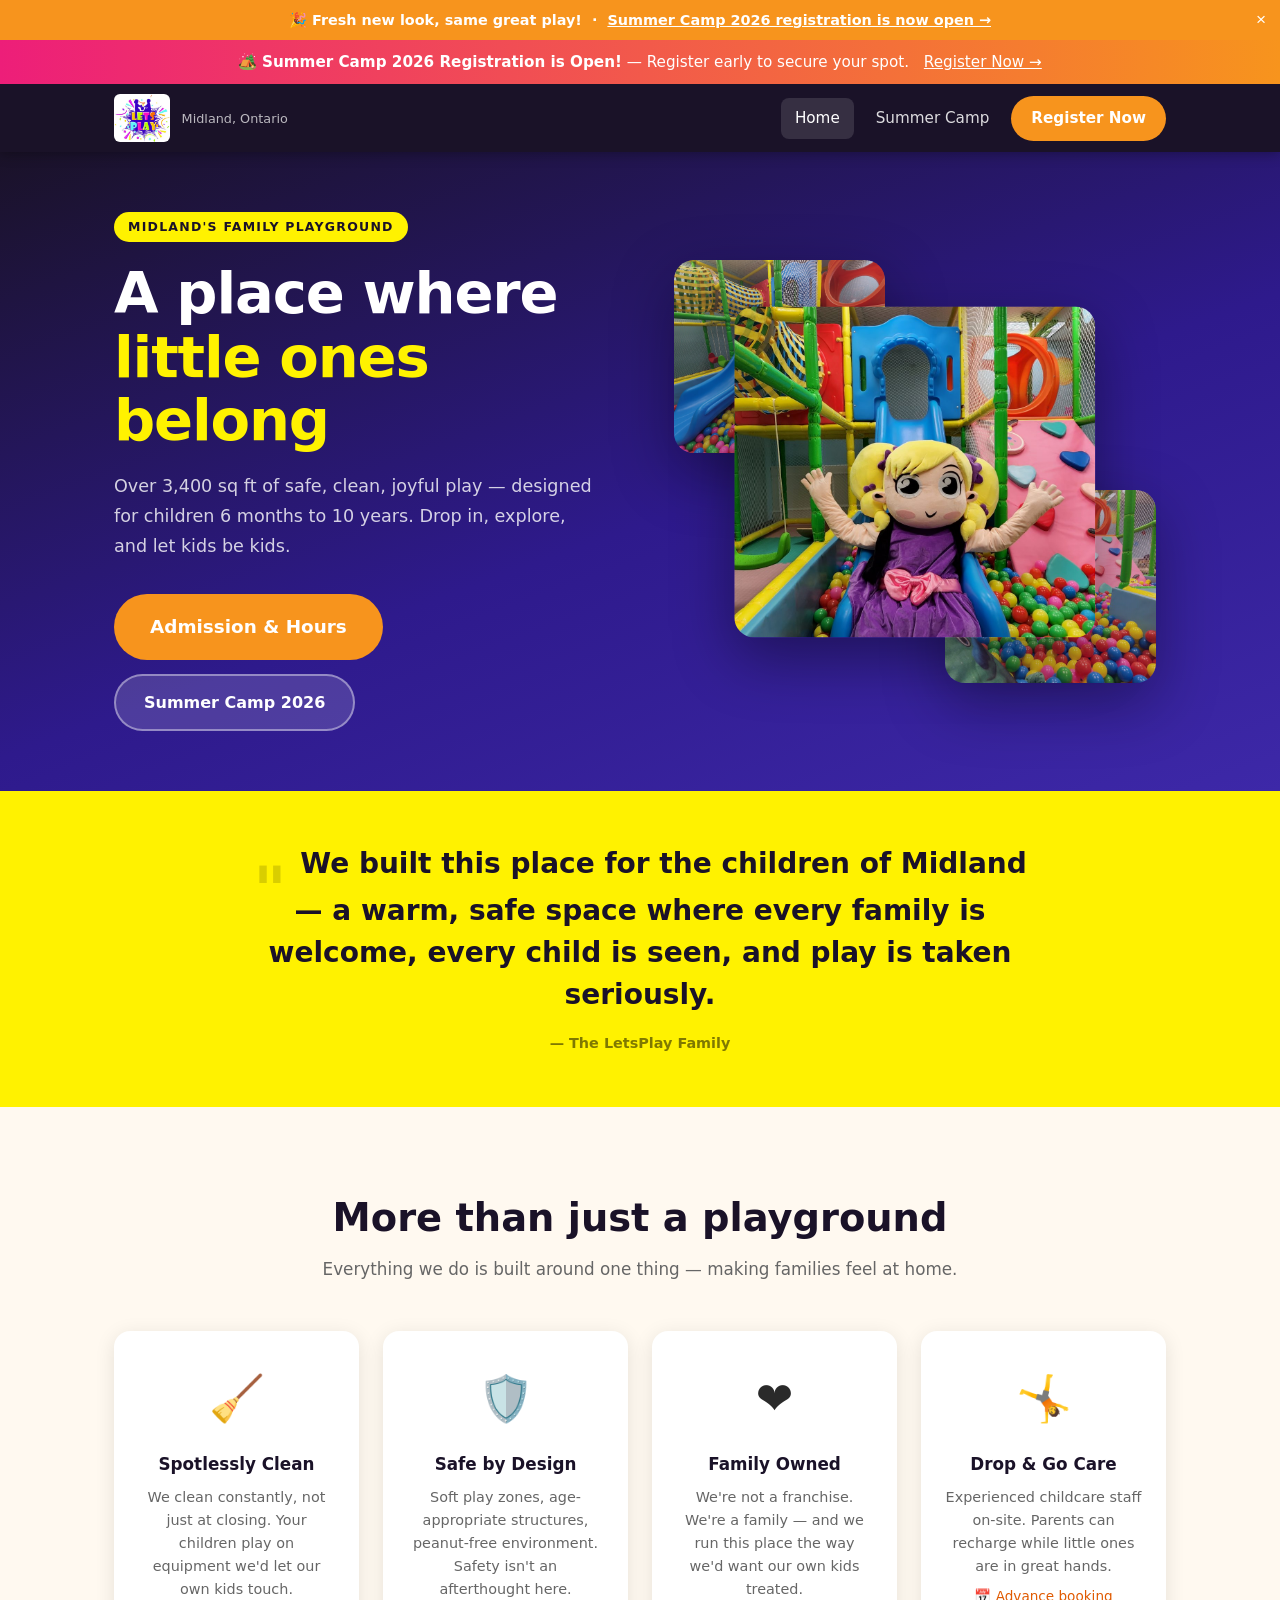
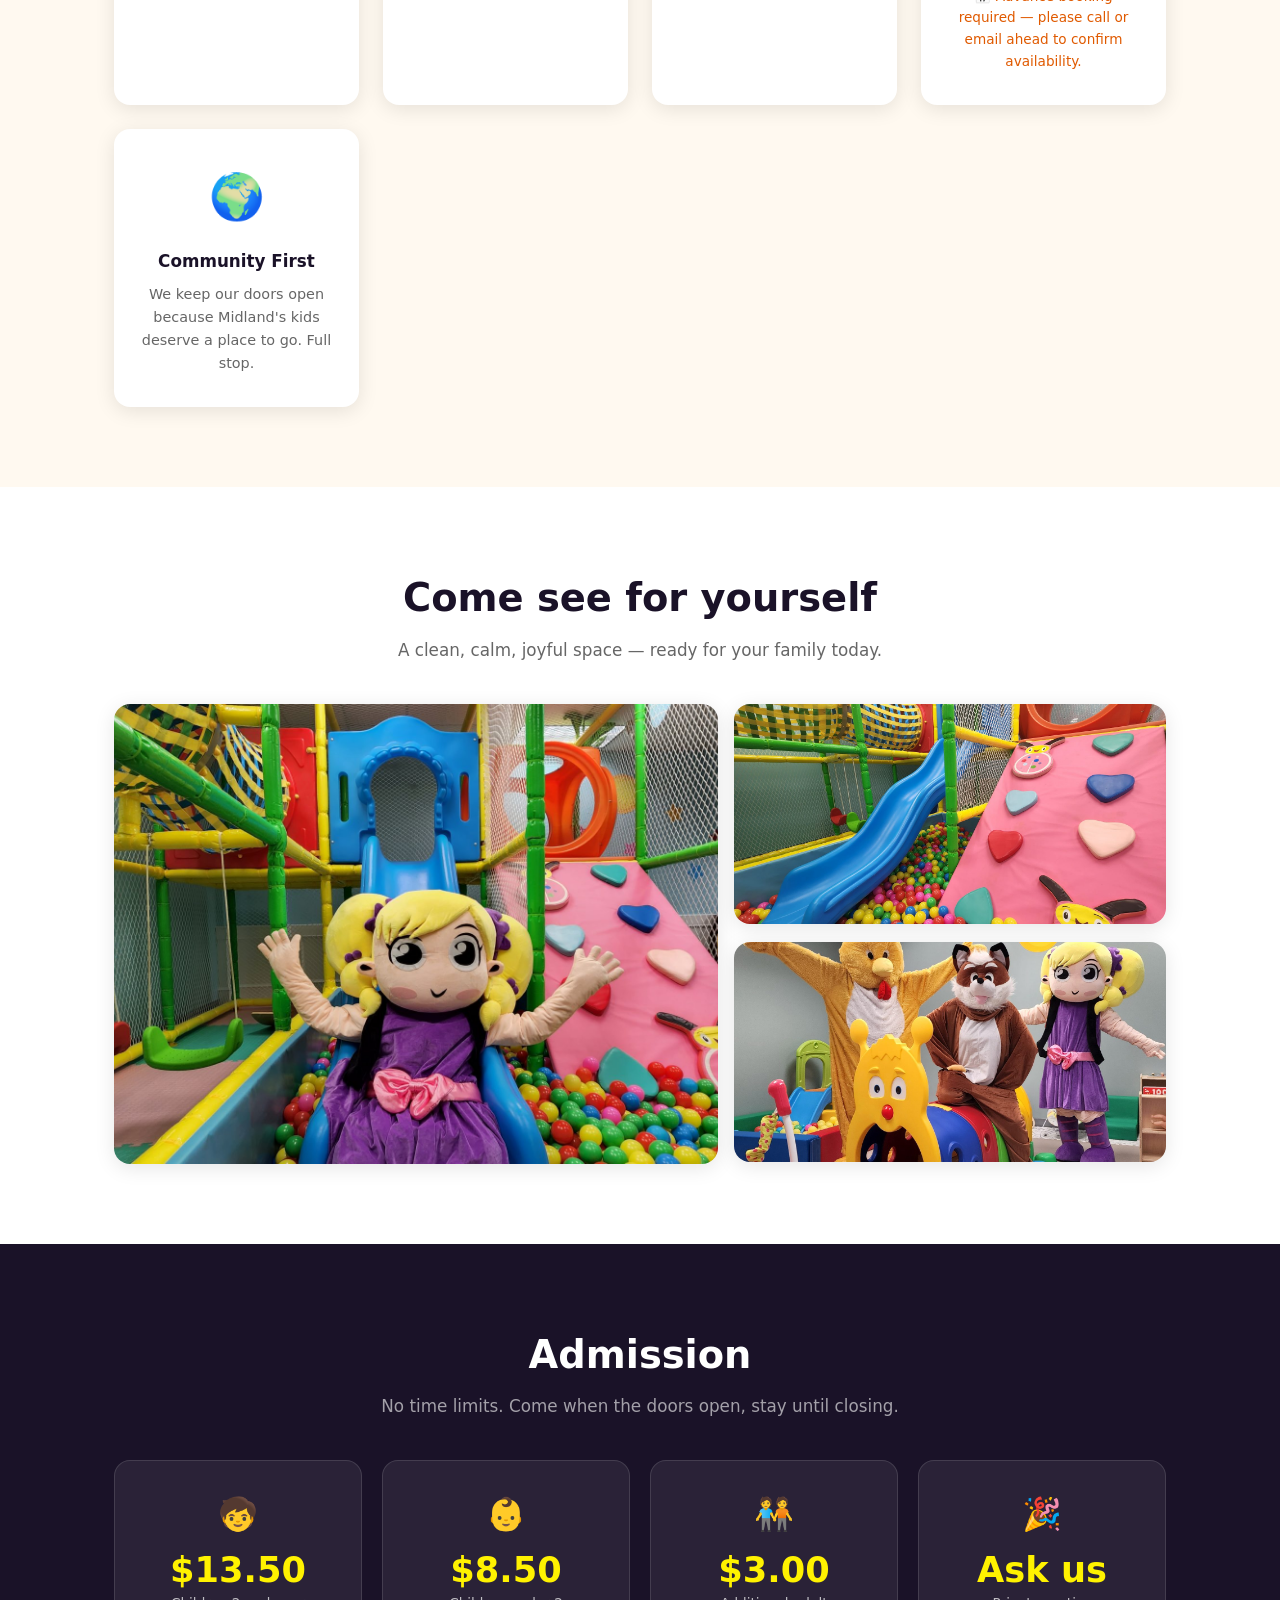
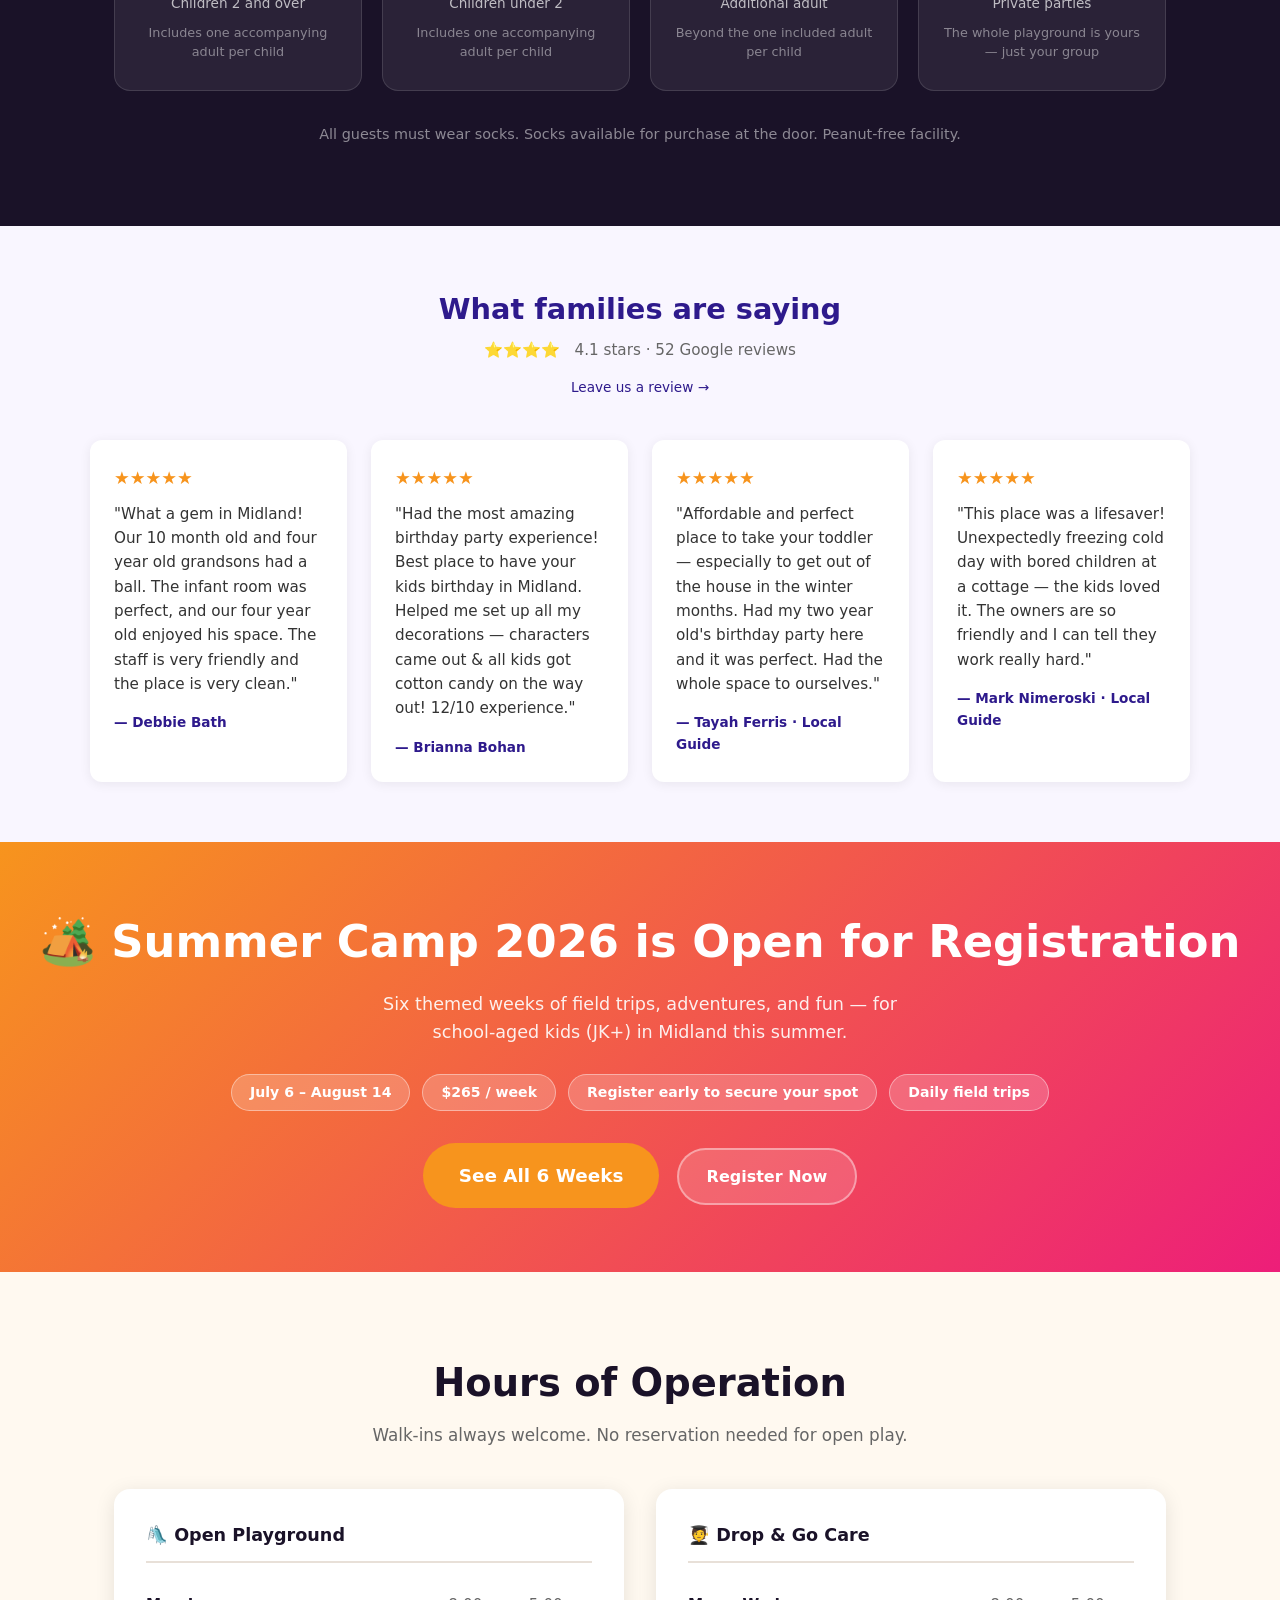
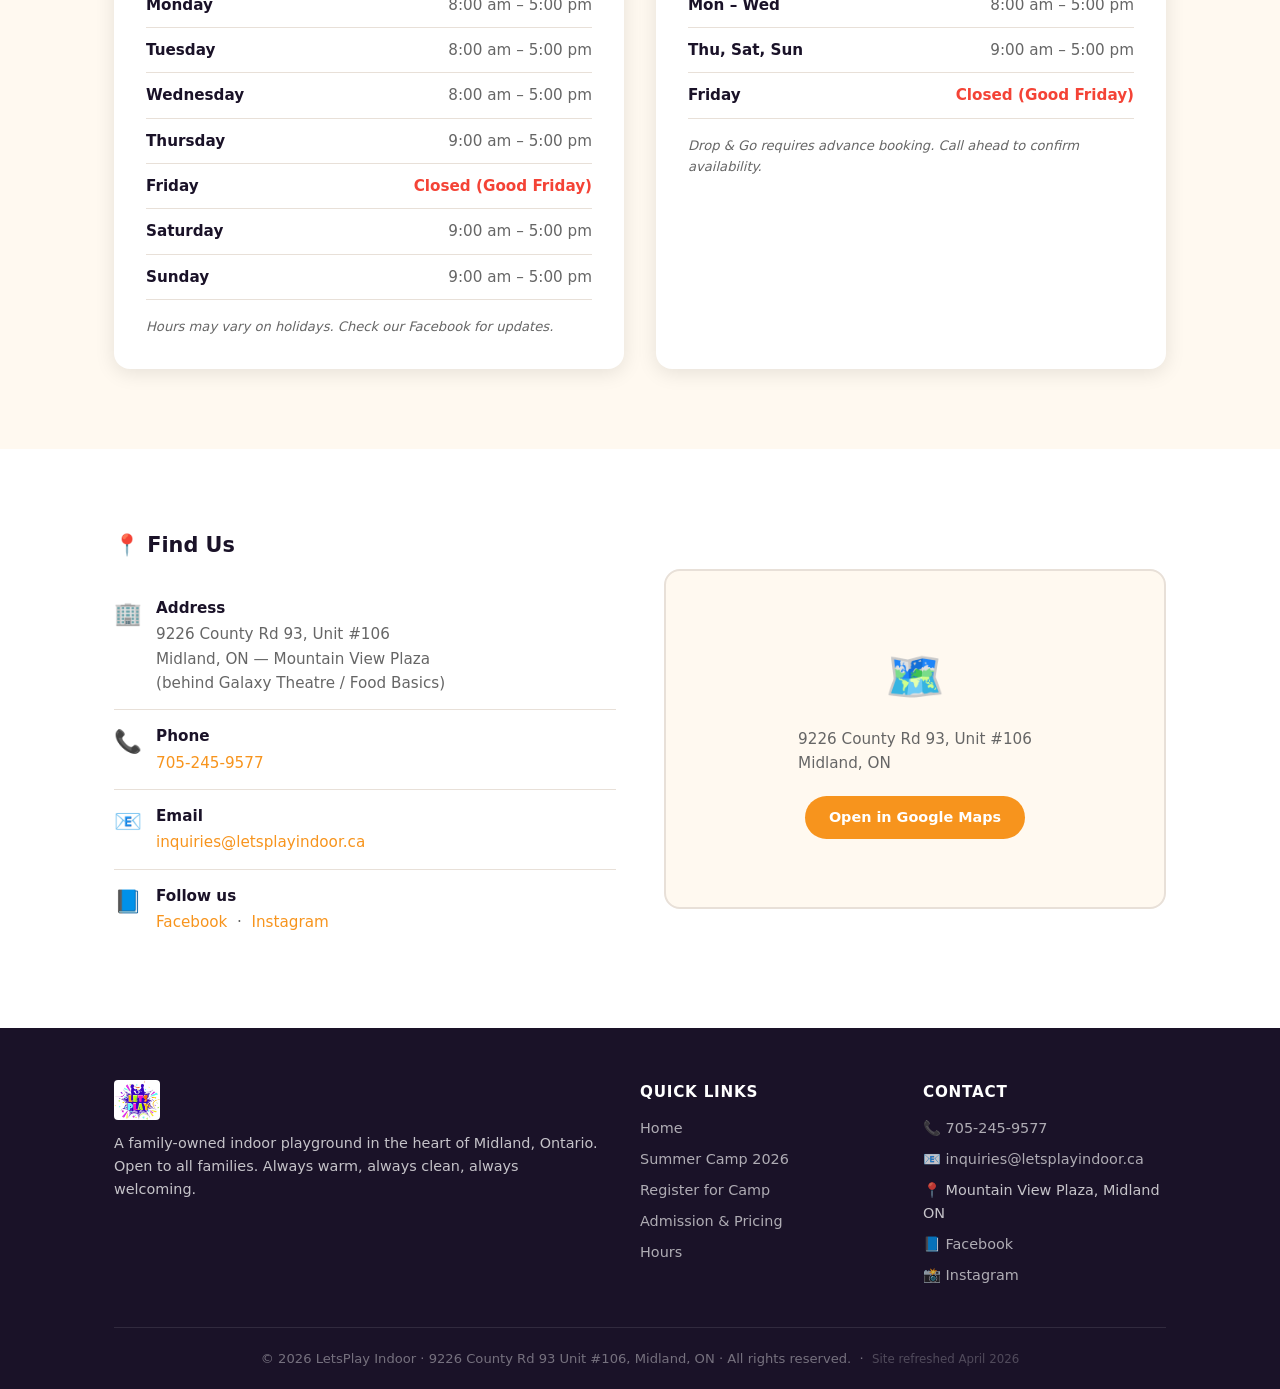
==== commit d794e7ff: "Update hours of operation per Kris" ====
--- a/index.html
+++ b/index.html
@@ -561,18 +561,20 @@
       <div class="hours-grid">
         <div class="hours-card">
           <h3>🛝 Open Playground</h3>
-          <div class="hours-row"><span class="day">Monday</span><span class="time">9:00 am – 3:00 pm</span></div>
-          <div class="hours-row"><span class="day">Tuesday</span><span class="time">9:00 am – 3:00 pm</span></div>
-          <div class="hours-row"><span class="day">Wednesday</span><span class="time">9:00 am – 3:00 pm</span></div>
-          <div class="hours-row"><span class="day">Thursday</span><span class="time">9:00 am – 3:00 pm</span></div>
-          <div class="hours-row"><span class="day">Friday</span><span class="time">9:00 am – 3:00 pm</span></div>
-          <div class="hours-row"><span class="day">Saturday</span><span class="time">9:00 am – 3:00 pm</span></div>
-          <div class="hours-row"><span class="day">Sunday</span><span class="time">9:00 am – 3:00 pm</span></div>
+          <div class="hours-row"><span class="day">Monday</span><span class="time">8:00 am – 5:00 pm</span></div>
+          <div class="hours-row"><span class="day">Tuesday</span><span class="time">8:00 am – 5:00 pm</span></div>
+          <div class="hours-row"><span class="day">Wednesday</span><span class="time">8:00 am – 5:00 pm</span></div>
+          <div class="hours-row"><span class="day">Thursday</span><span class="time">9:00 am – 5:00 pm</span></div>
+          <div class="hours-row"><span class="day">Friday</span><span class="closed">Closed (Good Friday)</span></div>
+          <div class="hours-row"><span class="day">Saturday</span><span class="time">9:00 am – 5:00 pm</span></div>
+          <div class="hours-row"><span class="day">Sunday</span><span class="time">9:00 am – 5:00 pm</span></div>
           <p class="hours-note">Hours may vary on holidays. Check our Facebook for updates.</p>
         </div>
         <div class="hours-card">
           <h3>🧑‍🎓 Drop & Go Care</h3>
-          <div class="hours-row"><span class="day">Everyday</span><span class="time">9:00 am – 3:00 pm</span></div>
+          <div class="hours-row"><span class="day">Mon – Wed</span><span class="time">8:00 am – 5:00 pm</span></div>
+          <div class="hours-row"><span class="day">Thu, Sat, Sun</span><span class="time">9:00 am – 5:00 pm</span></div>
+          <div class="hours-row"><span class="day">Friday</span><span class="closed">Closed (Good Friday)</span></div>
           <p class="hours-note">Drop & Go requires advance booking. Call ahead to confirm availability.</p>
         </div>
       </div>
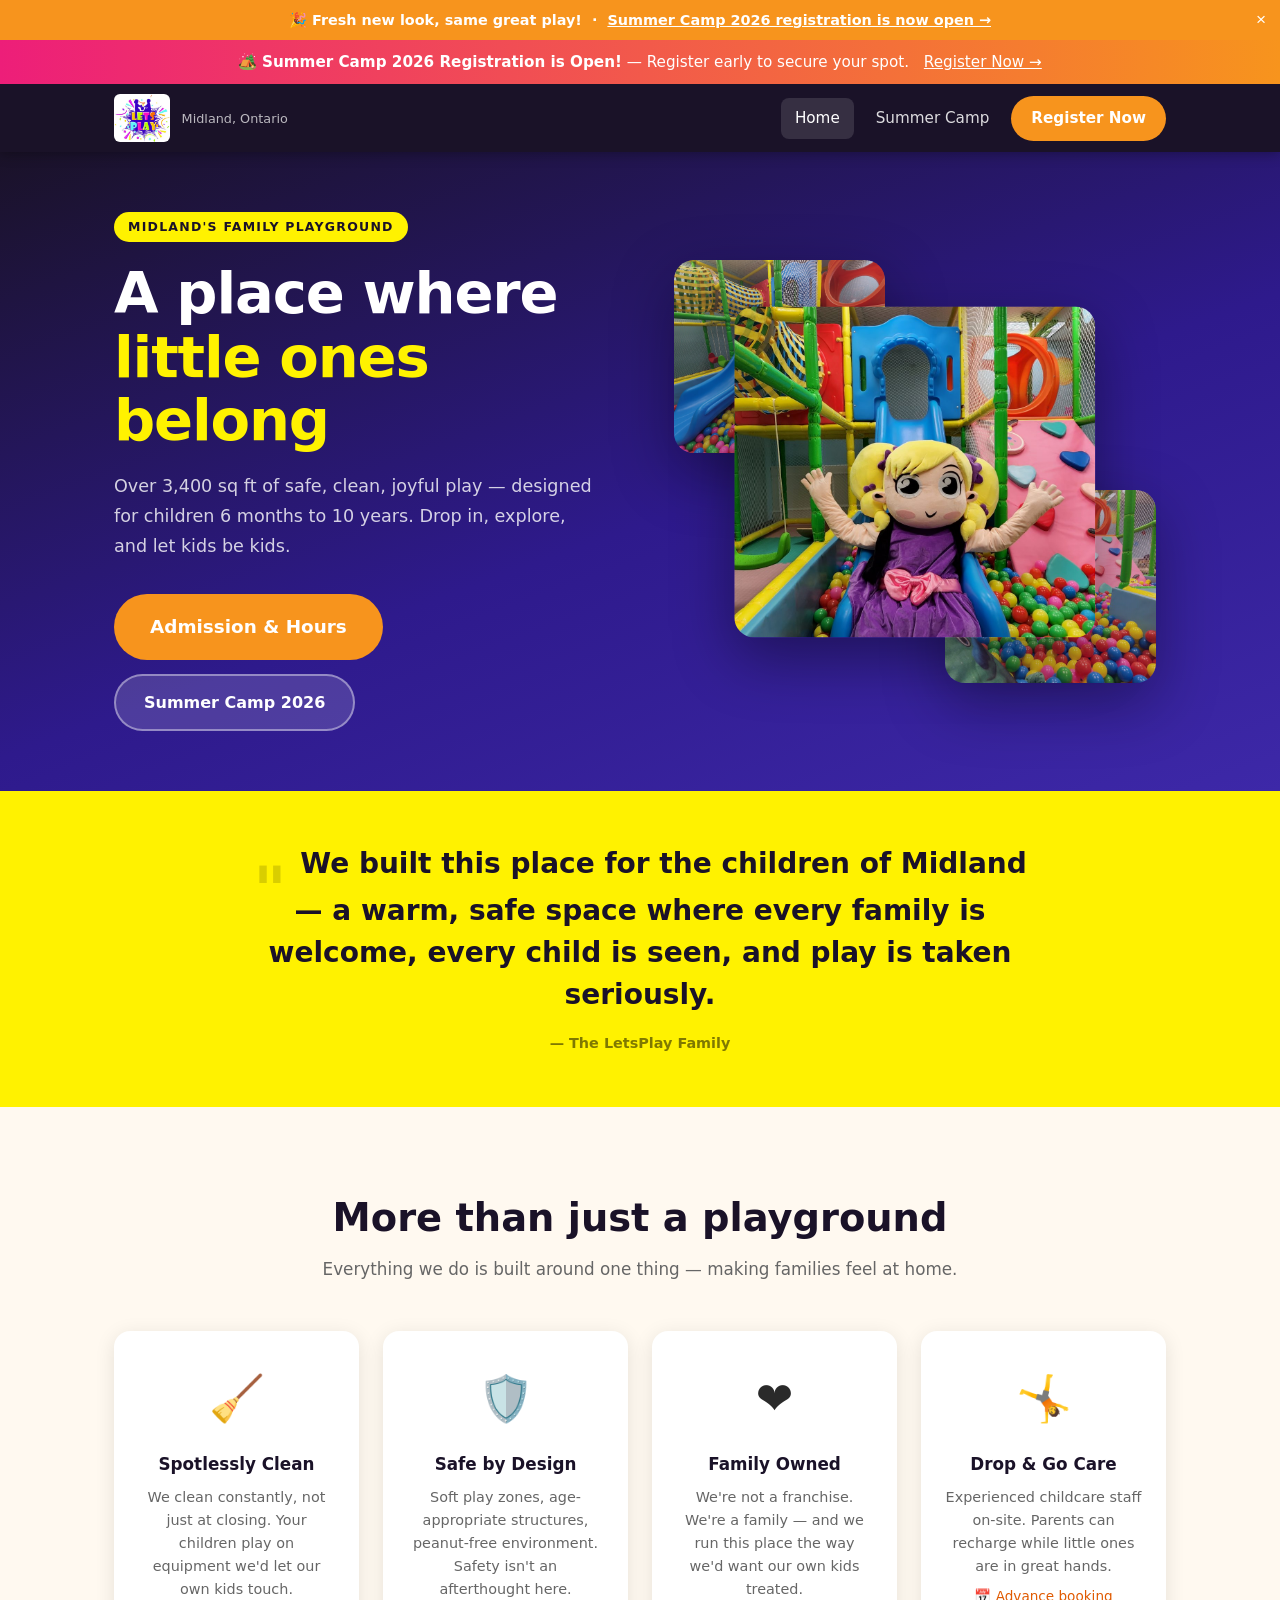
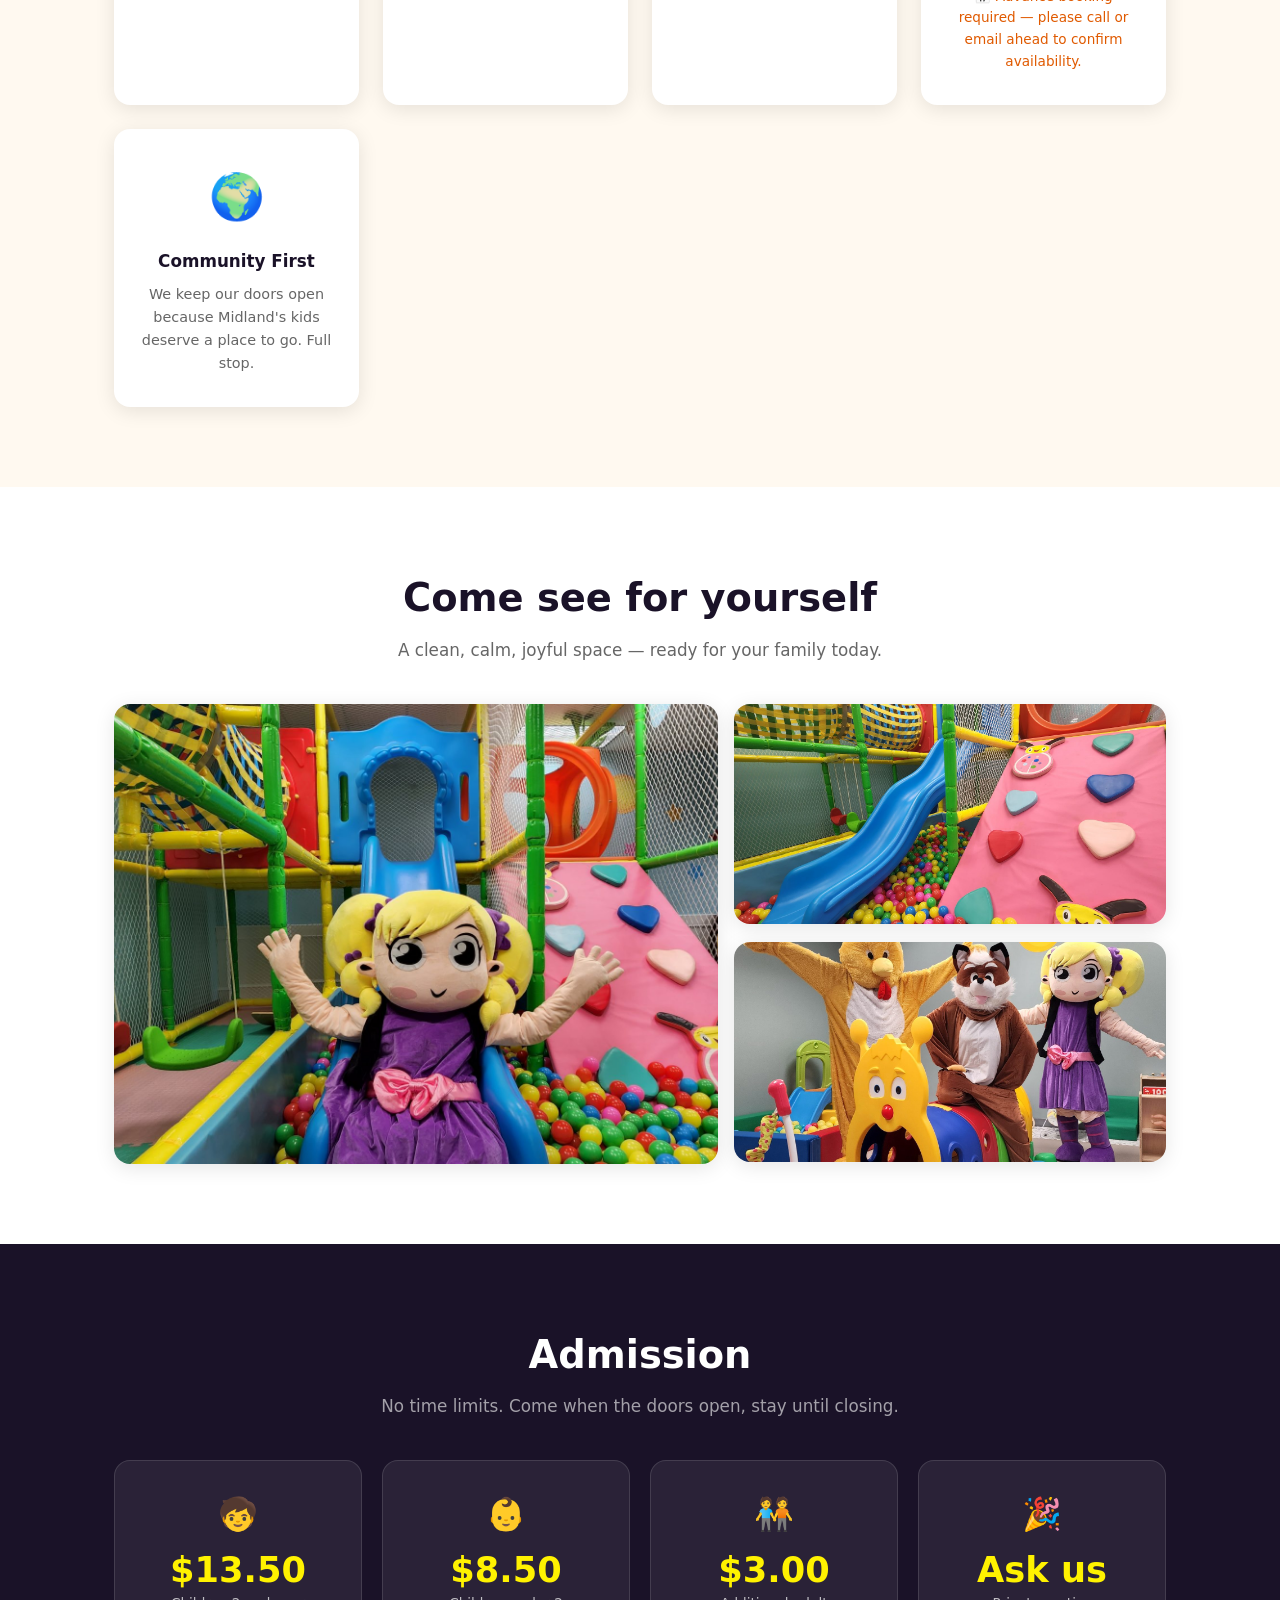
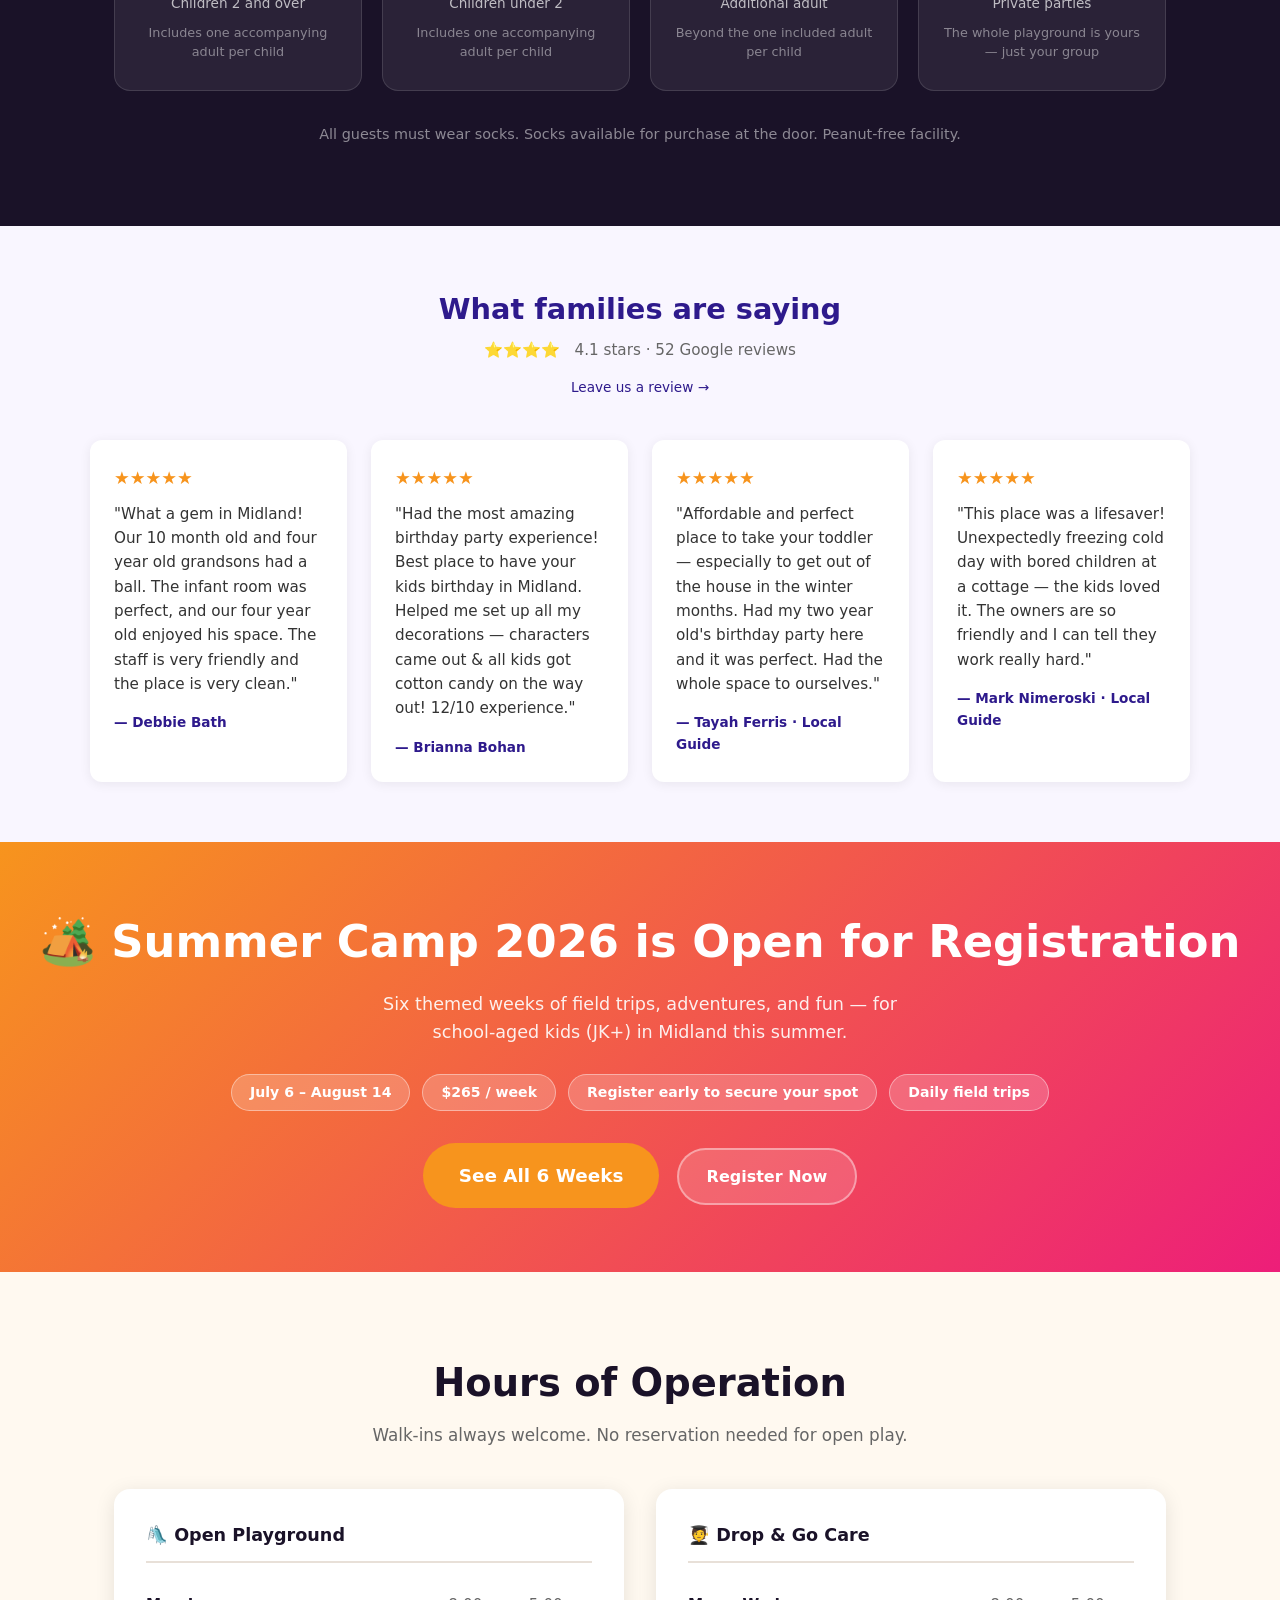
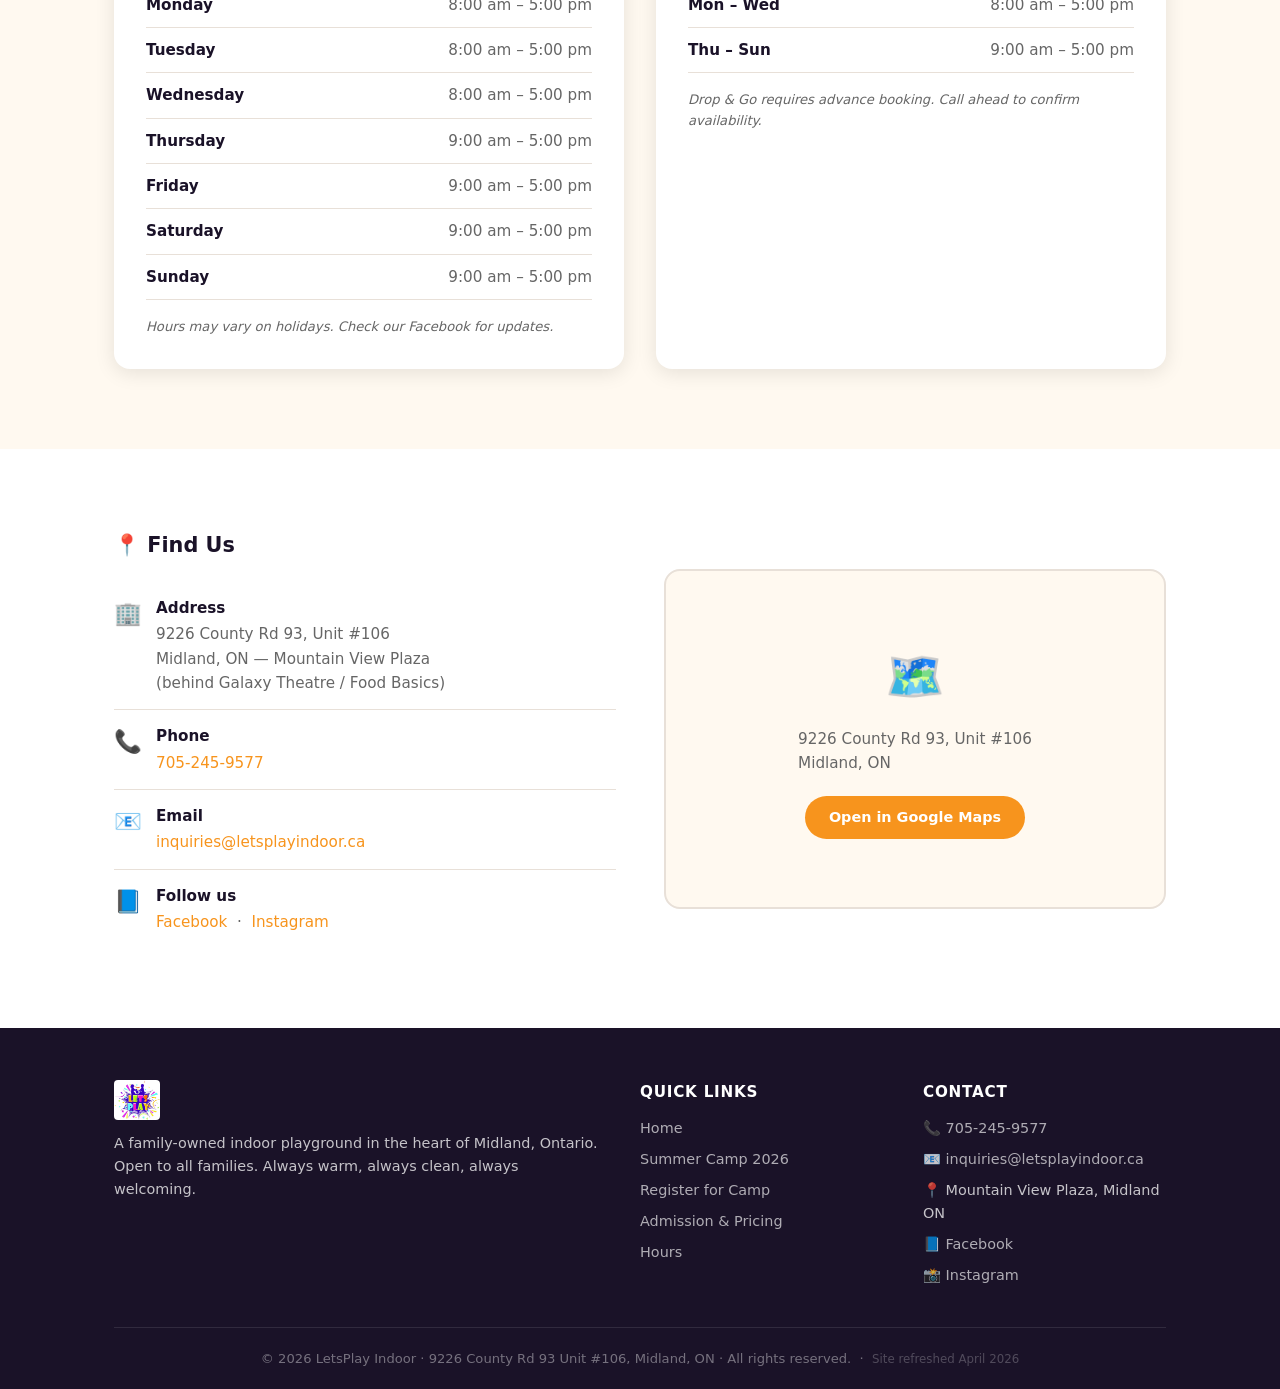
==== commit 6d7013d6: "Update hours: Mon-Wed 8-5, Thu-Sun 9-5 (remove Good Friday exception)" ====
--- a/index.html
+++ b/index.html
@@ -565,7 +565,7 @@
           <div class="hours-row"><span class="day">Tuesday</span><span class="time">8:00 am – 5:00 pm</span></div>
           <div class="hours-row"><span class="day">Wednesday</span><span class="time">8:00 am – 5:00 pm</span></div>
           <div class="hours-row"><span class="day">Thursday</span><span class="time">9:00 am – 5:00 pm</span></div>
-          <div class="hours-row"><span class="day">Friday</span><span class="closed">Closed (Good Friday)</span></div>
+          <div class="hours-row"><span class="day">Friday</span><span class="time">9:00 am – 5:00 pm</span></div>
           <div class="hours-row"><span class="day">Saturday</span><span class="time">9:00 am – 5:00 pm</span></div>
           <div class="hours-row"><span class="day">Sunday</span><span class="time">9:00 am – 5:00 pm</span></div>
           <p class="hours-note">Hours may vary on holidays. Check our Facebook for updates.</p>
@@ -573,8 +573,7 @@
         <div class="hours-card">
           <h3>🧑‍🎓 Drop & Go Care</h3>
           <div class="hours-row"><span class="day">Mon – Wed</span><span class="time">8:00 am – 5:00 pm</span></div>
-          <div class="hours-row"><span class="day">Thu, Sat, Sun</span><span class="time">9:00 am – 5:00 pm</span></div>
-          <div class="hours-row"><span class="day">Friday</span><span class="closed">Closed (Good Friday)</span></div>
+          <div class="hours-row"><span class="day">Thu – Sun</span><span class="time">9:00 am – 5:00 pm</span></div>
           <p class="hours-note">Drop & Go requires advance booking. Call ahead to confirm availability.</p>
         </div>
       </div>
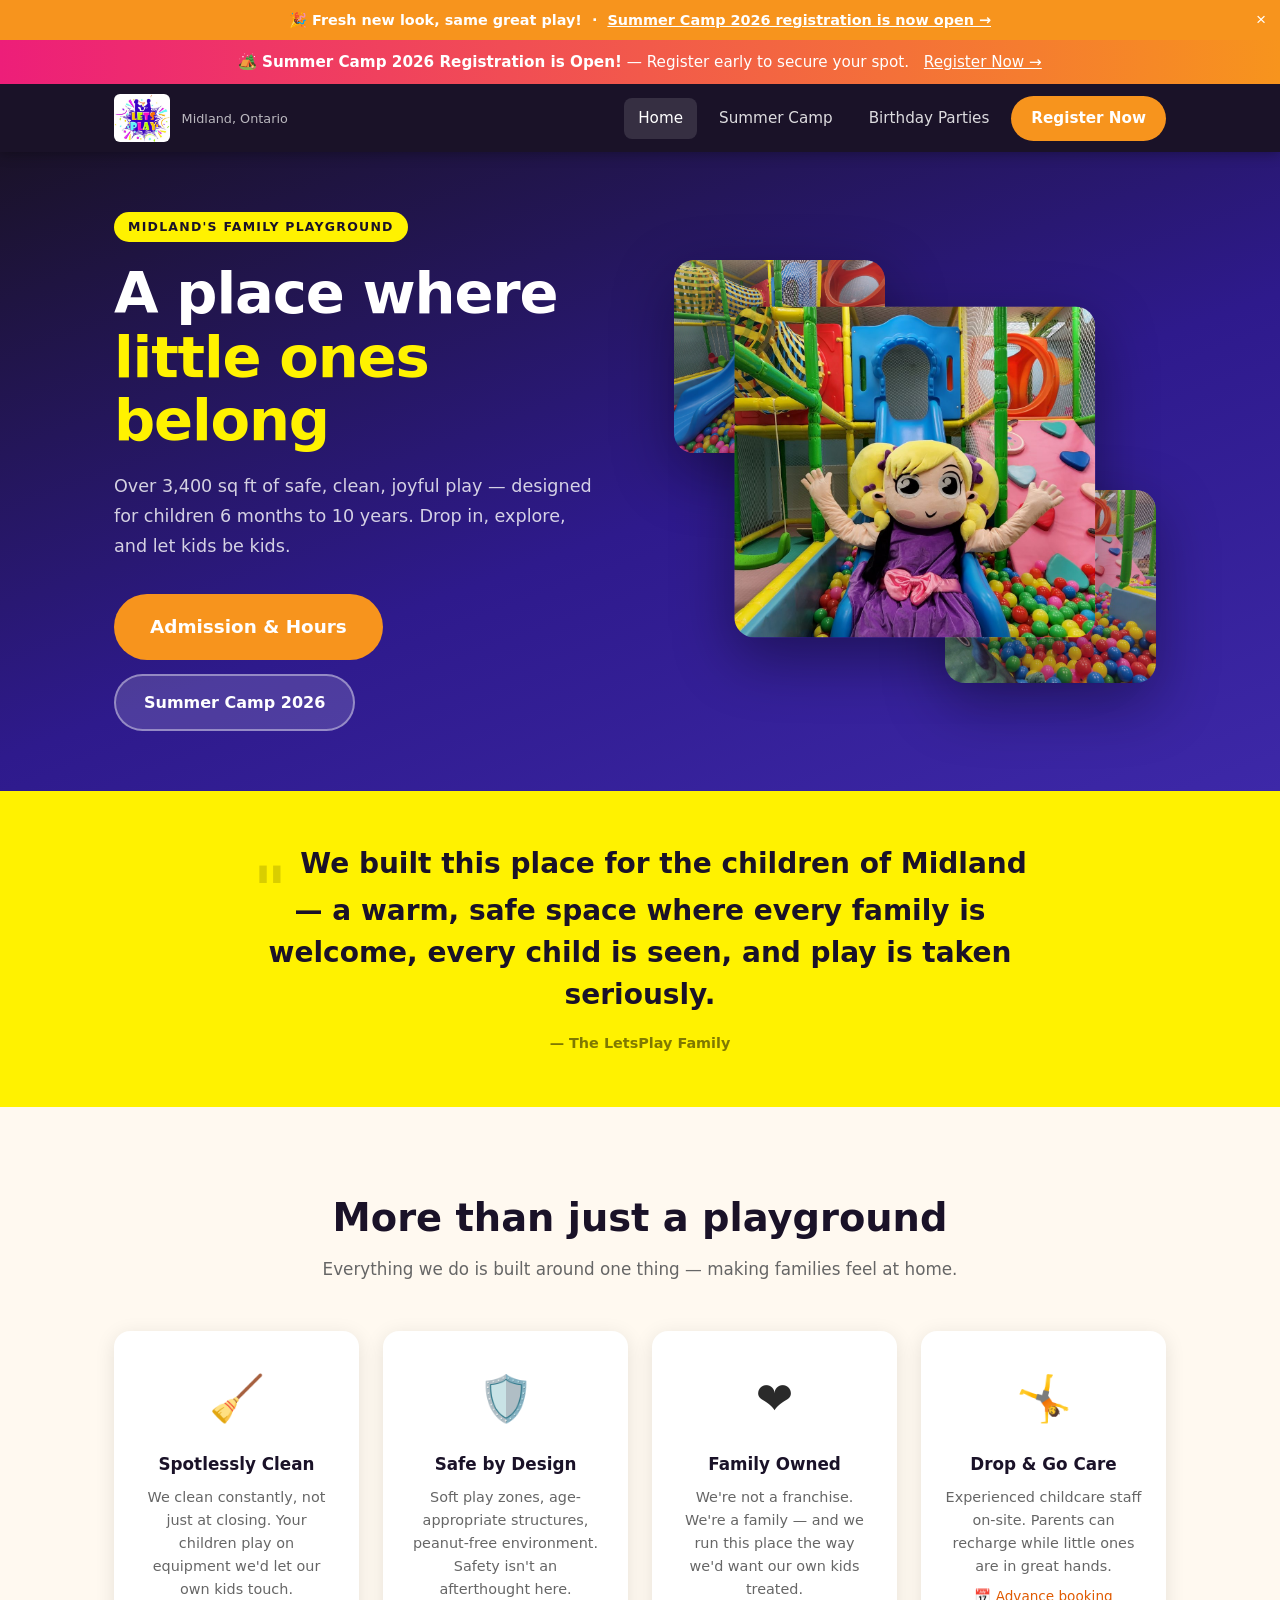
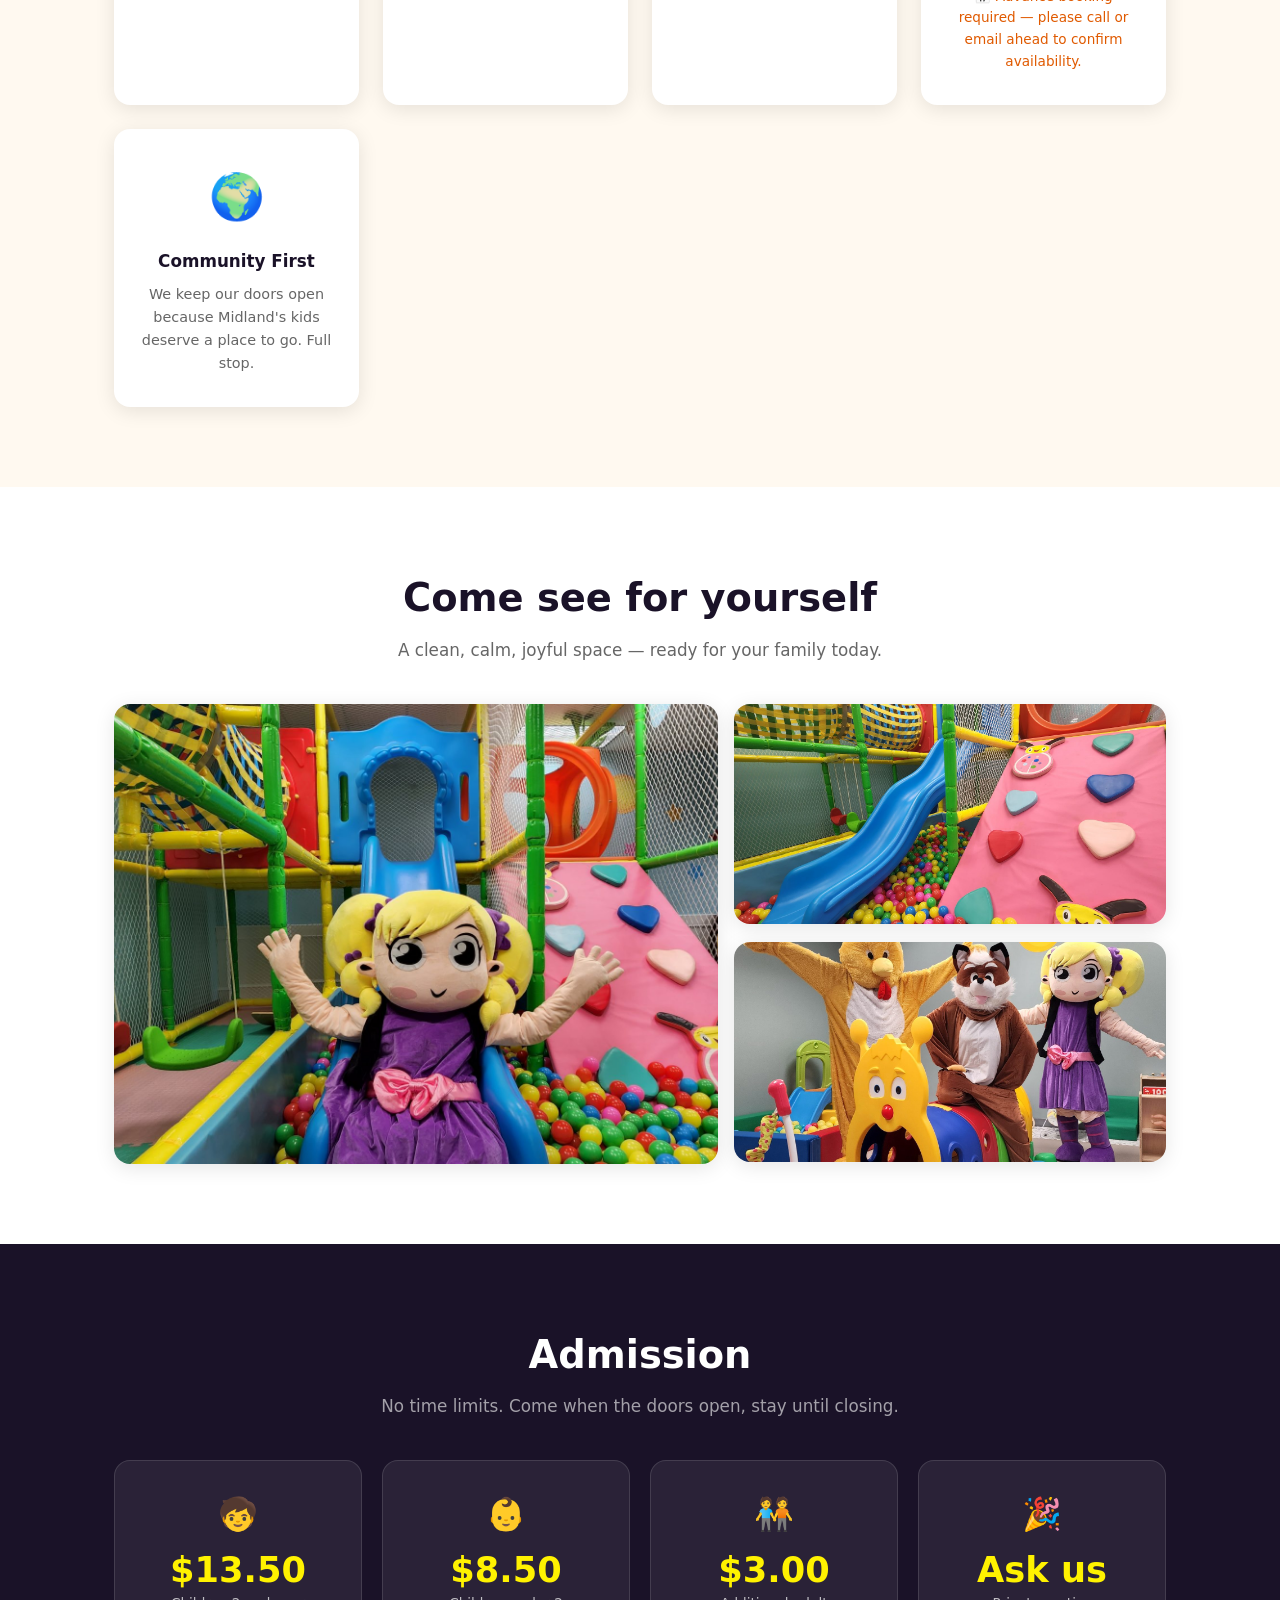
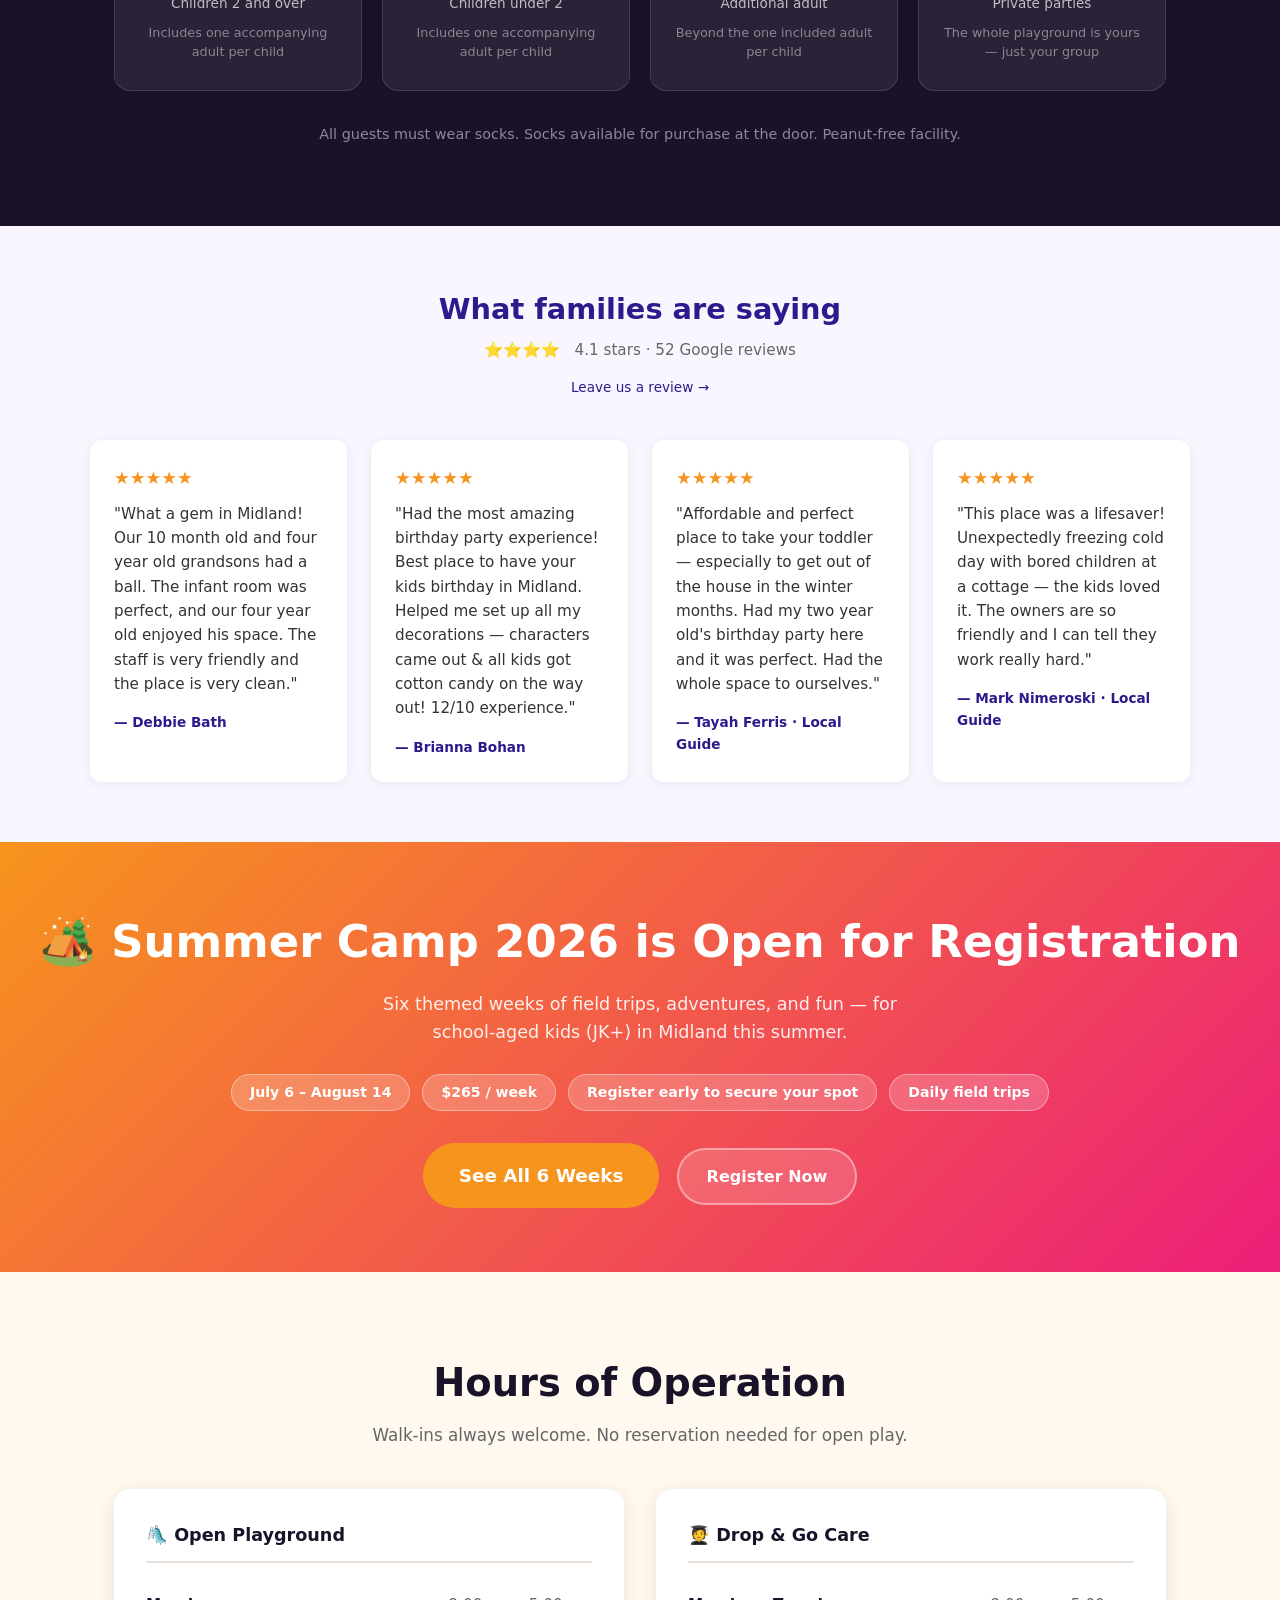
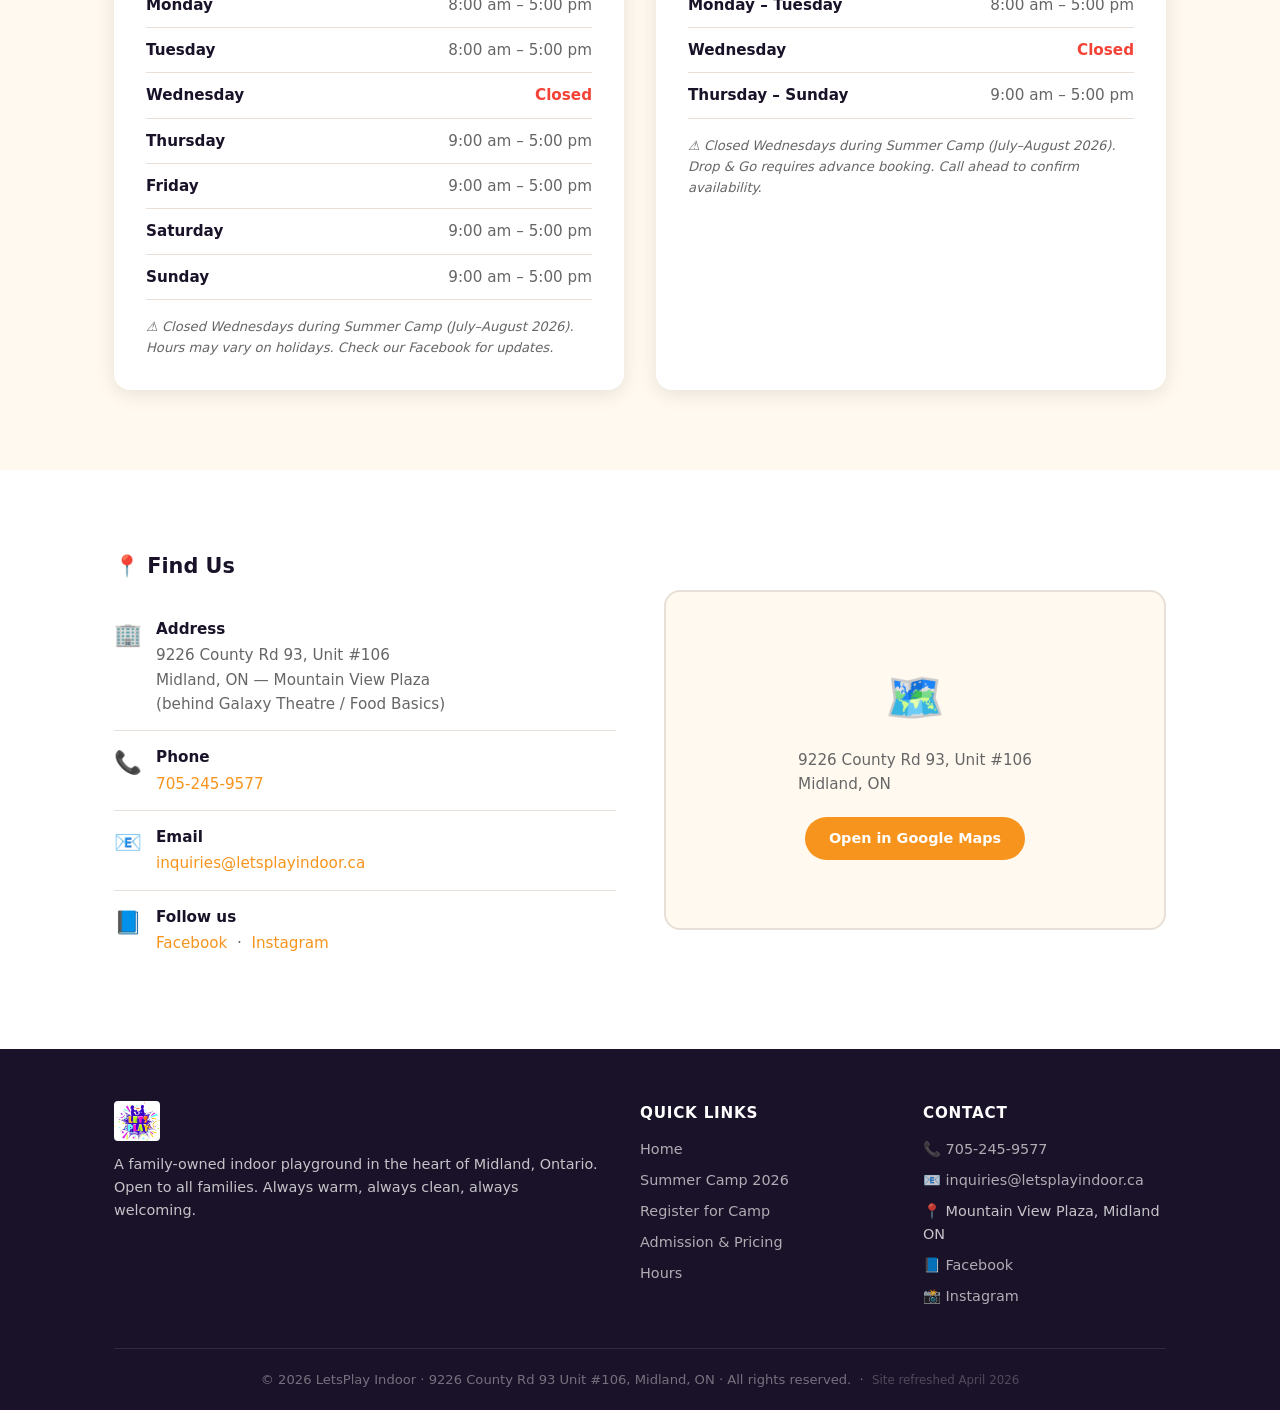
==== commit f0e1096d: "Update hours: closed Wednesdays during Summer Camp 2026 (July-Aug)" ====
--- a/index.html
+++ b/index.html
@@ -384,6 +384,7 @@
       <nav class="site-nav">
         <a href="index.html" class="active">Home</a>
         <a href="summer-camp.html">Summer Camp</a>
+        <a href="birthday-parties.html">Birthday Parties</a>
         <a href="registration.html" class="btn-nav">Register Now</a>
       </nav>
     </div>
@@ -563,18 +564,19 @@
           <h3>🛝 Open Playground</h3>
           <div class="hours-row"><span class="day">Monday</span><span class="time">8:00 am – 5:00 pm</span></div>
           <div class="hours-row"><span class="day">Tuesday</span><span class="time">8:00 am – 5:00 pm</span></div>
-          <div class="hours-row"><span class="day">Wednesday</span><span class="time">8:00 am – 5:00 pm</span></div>
+          <div class="hours-row"><span class="day">Wednesday</span><span class="closed">Closed</span></div>
           <div class="hours-row"><span class="day">Thursday</span><span class="time">9:00 am – 5:00 pm</span></div>
           <div class="hours-row"><span class="day">Friday</span><span class="time">9:00 am – 5:00 pm</span></div>
           <div class="hours-row"><span class="day">Saturday</span><span class="time">9:00 am – 5:00 pm</span></div>
           <div class="hours-row"><span class="day">Sunday</span><span class="time">9:00 am – 5:00 pm</span></div>
-          <p class="hours-note">Hours may vary on holidays. Check our Facebook for updates.</p>
+          <p class="hours-note">⚠️ Closed Wednesdays during Summer Camp (July–August 2026). Hours may vary on holidays. Check our Facebook for updates.</p>
         </div>
         <div class="hours-card">
           <h3>🧑‍🎓 Drop & Go Care</h3>
-          <div class="hours-row"><span class="day">Mon – Wed</span><span class="time">8:00 am – 5:00 pm</span></div>
-          <div class="hours-row"><span class="day">Thu – Sun</span><span class="time">9:00 am – 5:00 pm</span></div>
-          <p class="hours-note">Drop & Go requires advance booking. Call ahead to confirm availability.</p>
+          <div class="hours-row"><span class="day">Monday – Tuesday</span><span class="time">8:00 am – 5:00 pm</span></div>
+          <div class="hours-row"><span class="day">Wednesday</span><span class="closed">Closed</span></div>
+          <div class="hours-row"><span class="day">Thursday – Sunday</span><span class="time">9:00 am – 5:00 pm</span></div>
+          <p class="hours-note">⚠️ Closed Wednesdays during Summer Camp (July–August 2026). Drop & Go requires advance booking. Call ahead to confirm availability.</p>
         </div>
       </div>
     </div>
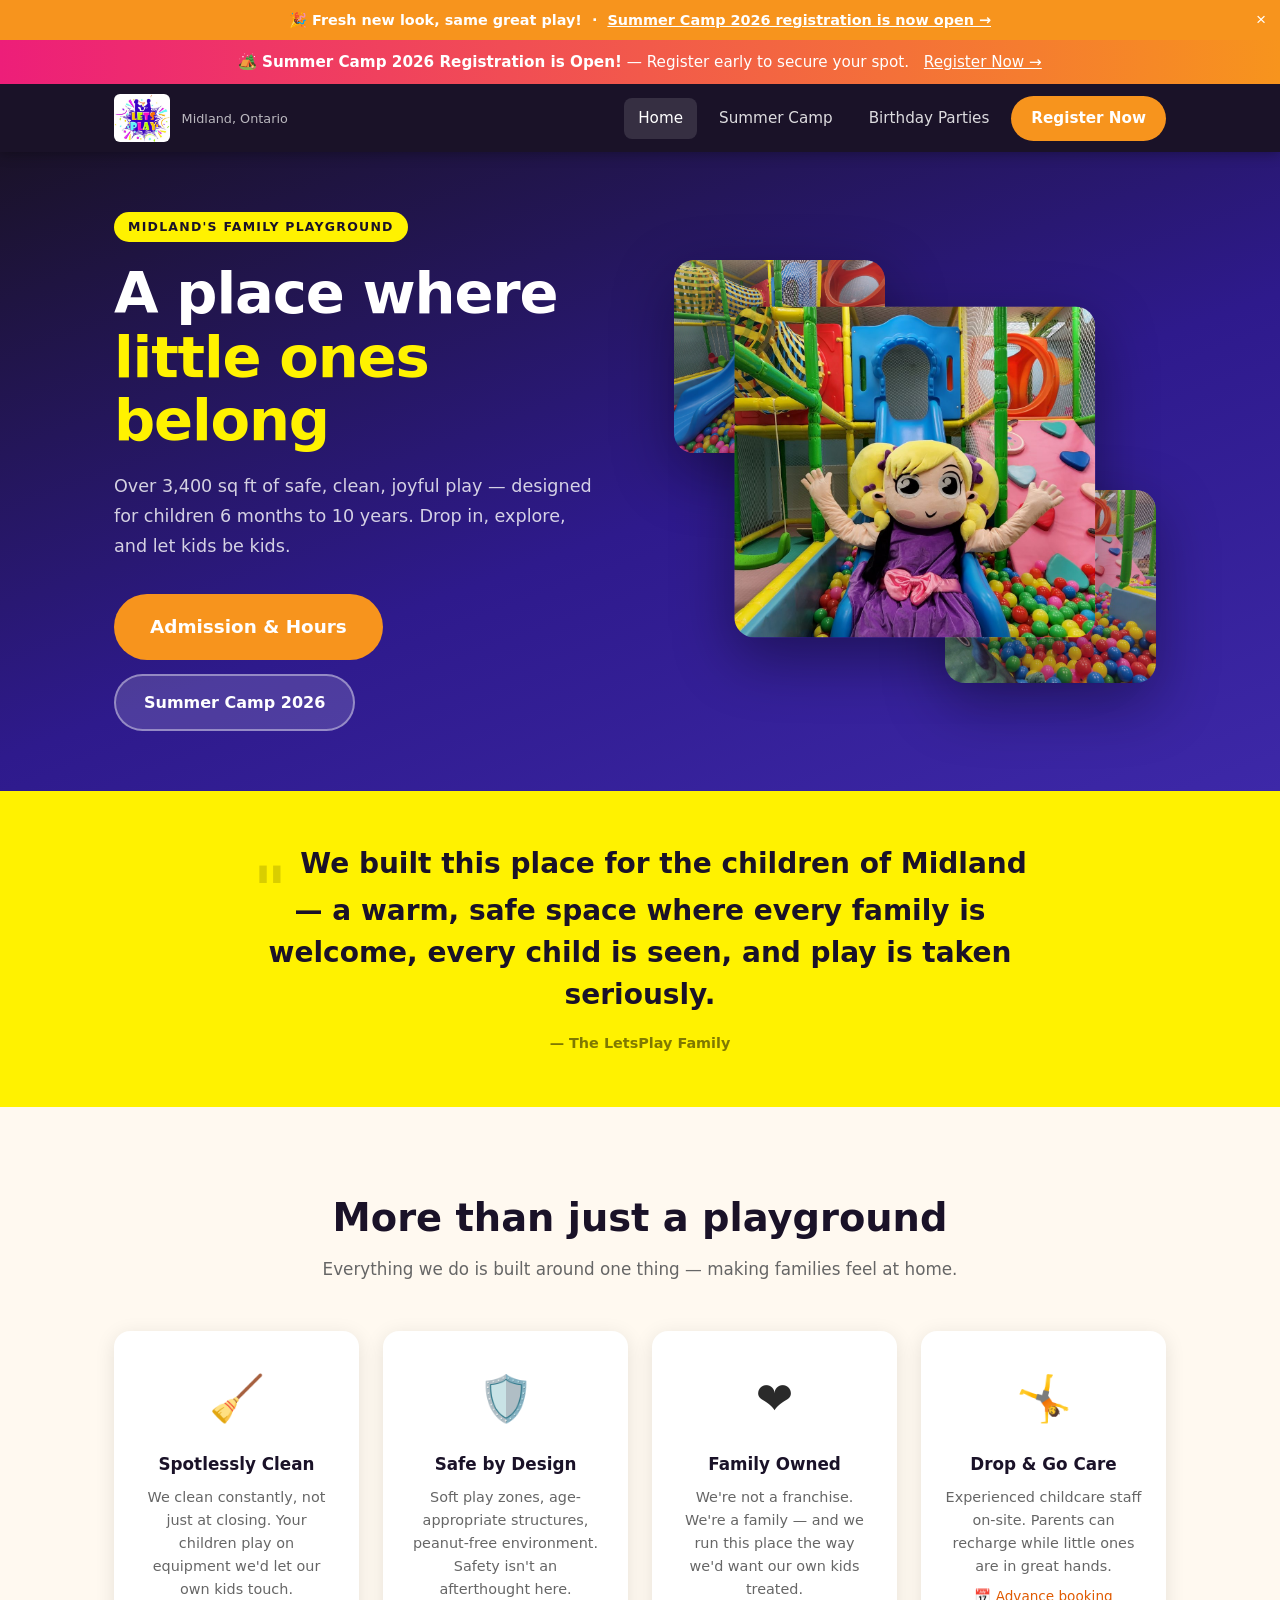
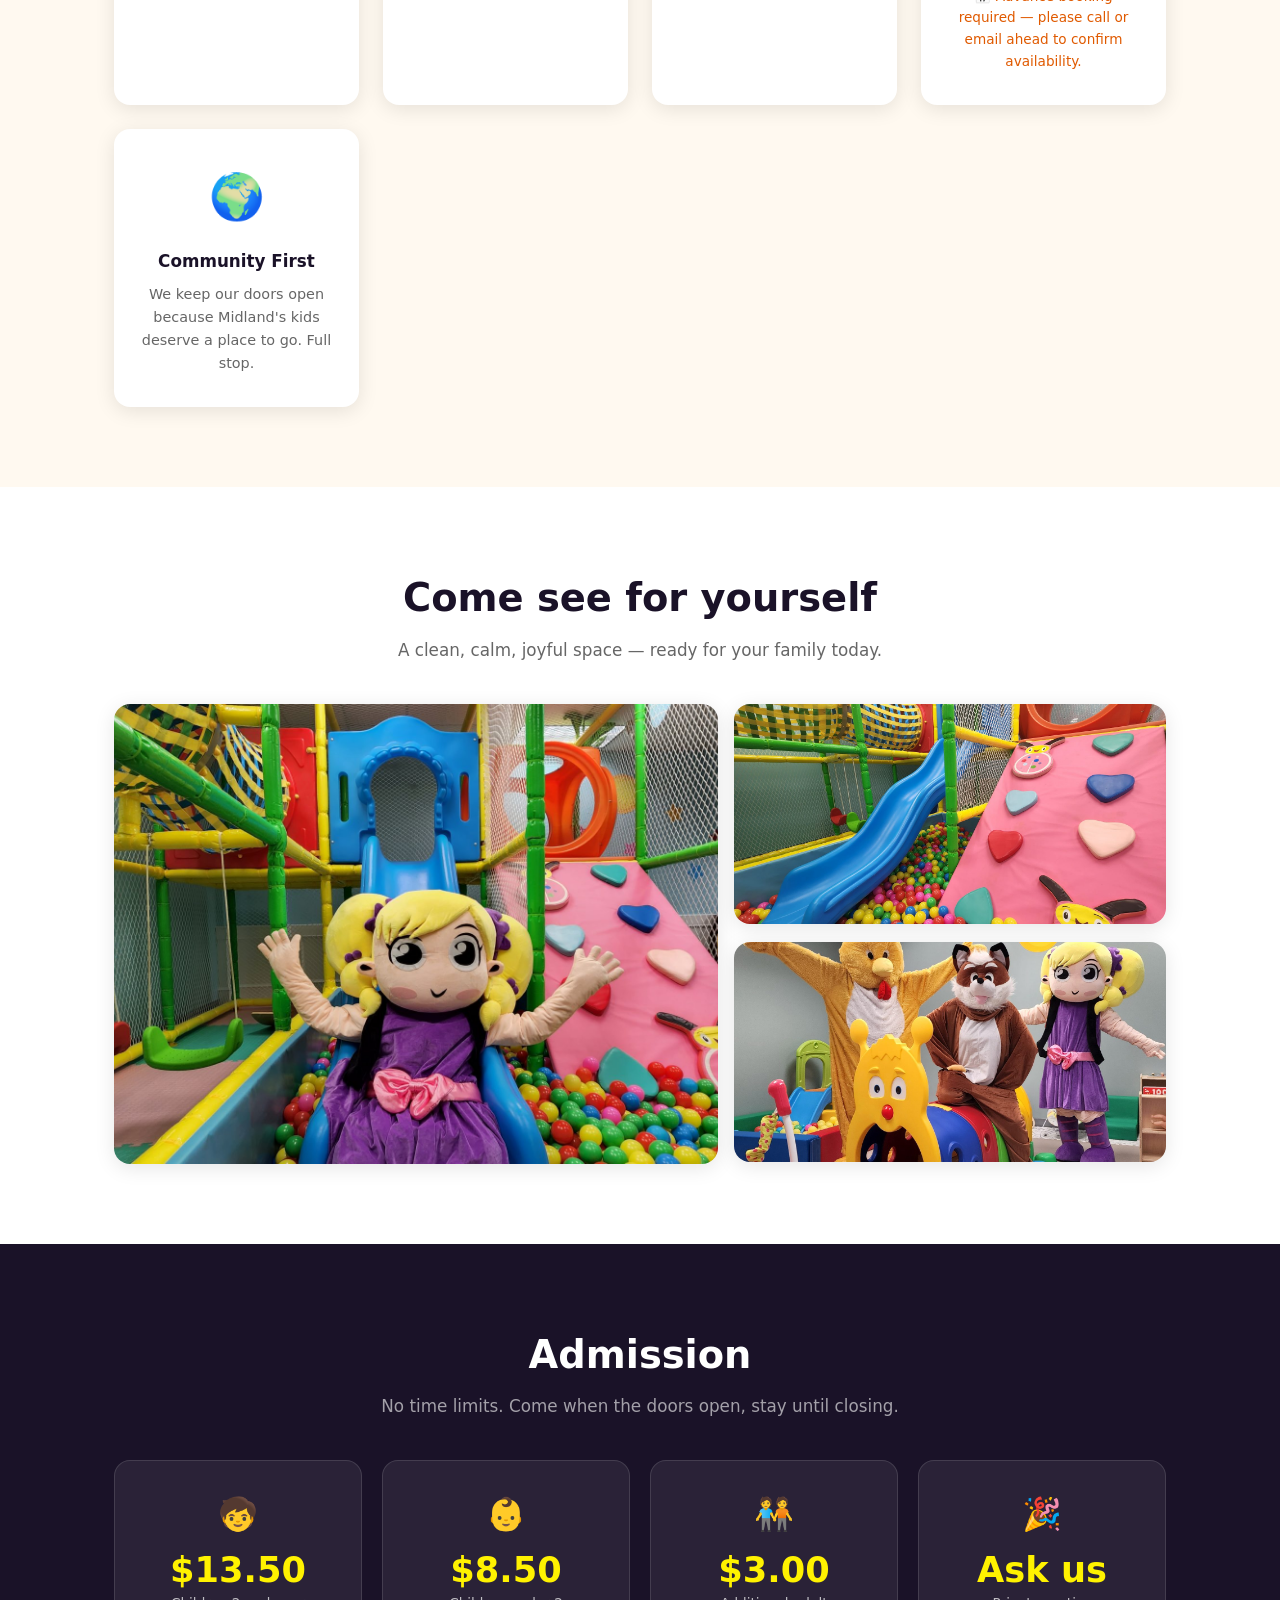
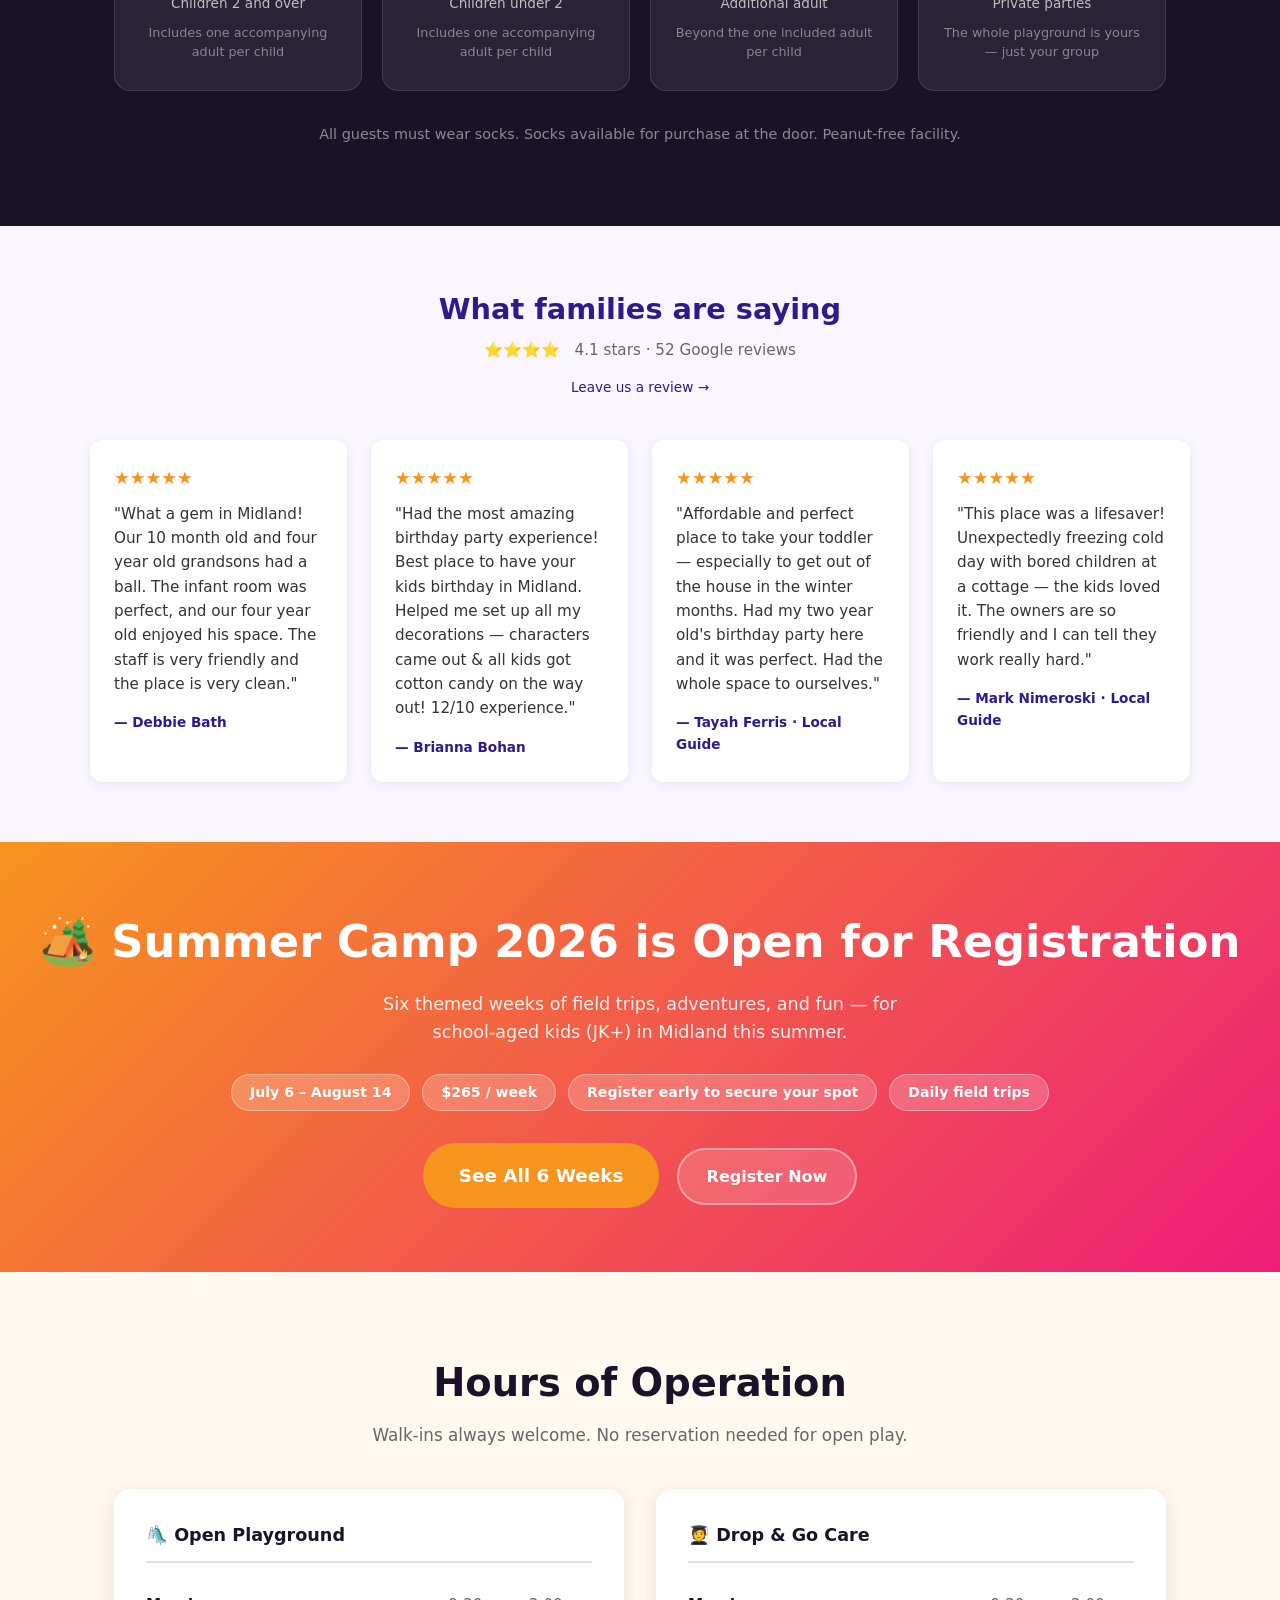
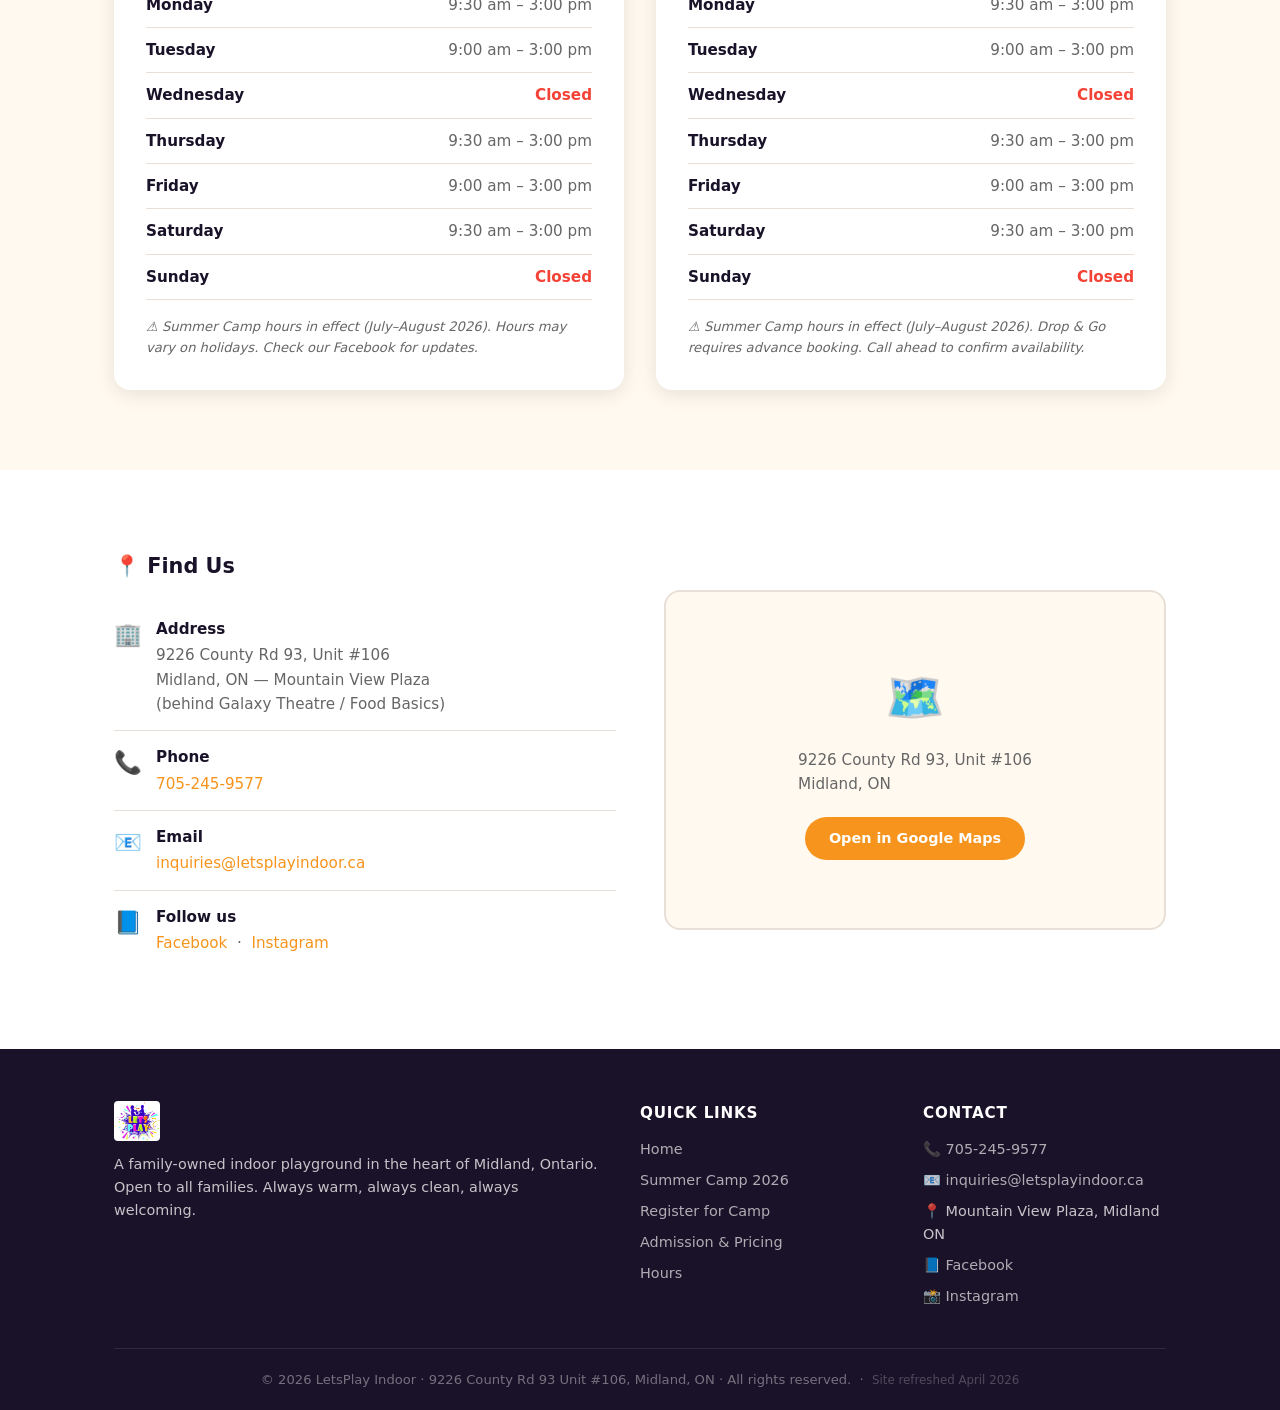
==== commit 32500695: "Update hours to match Google listing (summer camp schedule Jul-Aug 2026)" ====
--- a/index.html
+++ b/index.html
@@ -562,21 +562,25 @@
       <div class="hours-grid">
         <div class="hours-card">
           <h3>🛝 Open Playground</h3>
-          <div class="hours-row"><span class="day">Monday</span><span class="time">8:00 am – 5:00 pm</span></div>
-          <div class="hours-row"><span class="day">Tuesday</span><span class="time">8:00 am – 5:00 pm</span></div>
+          <div class="hours-row"><span class="day">Monday</span><span class="time">9:30 am – 3:00 pm</span></div>
+          <div class="hours-row"><span class="day">Tuesday</span><span class="time">9:00 am – 3:00 pm</span></div>
           <div class="hours-row"><span class="day">Wednesday</span><span class="closed">Closed</span></div>
-          <div class="hours-row"><span class="day">Thursday</span><span class="time">9:00 am – 5:00 pm</span></div>
-          <div class="hours-row"><span class="day">Friday</span><span class="time">9:00 am – 5:00 pm</span></div>
-          <div class="hours-row"><span class="day">Saturday</span><span class="time">9:00 am – 5:00 pm</span></div>
-          <div class="hours-row"><span class="day">Sunday</span><span class="time">9:00 am – 5:00 pm</span></div>
-          <p class="hours-note">⚠️ Closed Wednesdays during Summer Camp (July–August 2026). Hours may vary on holidays. Check our Facebook for updates.</p>
+          <div class="hours-row"><span class="day">Thursday</span><span class="time">9:30 am – 3:00 pm</span></div>
+          <div class="hours-row"><span class="day">Friday</span><span class="time">9:00 am – 3:00 pm</span></div>
+          <div class="hours-row"><span class="day">Saturday</span><span class="time">9:30 am – 3:00 pm</span></div>
+          <div class="hours-row"><span class="day">Sunday</span><span class="closed">Closed</span></div>
+          <p class="hours-note">⚠️ Summer Camp hours in effect (July–August 2026). Hours may vary on holidays. Check our Facebook for updates.</p>
         </div>
         <div class="hours-card">
           <h3>🧑‍🎓 Drop & Go Care</h3>
-          <div class="hours-row"><span class="day">Monday – Tuesday</span><span class="time">8:00 am – 5:00 pm</span></div>
+          <div class="hours-row"><span class="day">Monday</span><span class="time">9:30 am – 3:00 pm</span></div>
+          <div class="hours-row"><span class="day">Tuesday</span><span class="time">9:00 am – 3:00 pm</span></div>
           <div class="hours-row"><span class="day">Wednesday</span><span class="closed">Closed</span></div>
-          <div class="hours-row"><span class="day">Thursday – Sunday</span><span class="time">9:00 am – 5:00 pm</span></div>
-          <p class="hours-note">⚠️ Closed Wednesdays during Summer Camp (July–August 2026). Drop & Go requires advance booking. Call ahead to confirm availability.</p>
+          <div class="hours-row"><span class="day">Thursday</span><span class="time">9:30 am – 3:00 pm</span></div>
+          <div class="hours-row"><span class="day">Friday</span><span class="time">9:00 am – 3:00 pm</span></div>
+          <div class="hours-row"><span class="day">Saturday</span><span class="time">9:30 am – 3:00 pm</span></div>
+          <div class="hours-row"><span class="day">Sunday</span><span class="closed">Closed</span></div>
+          <p class="hours-note">⚠️ Summer Camp hours in effect (July–August 2026). Drop & Go requires advance booking. Call ahead to confirm availability.</p>
         </div>
       </div>
     </div>
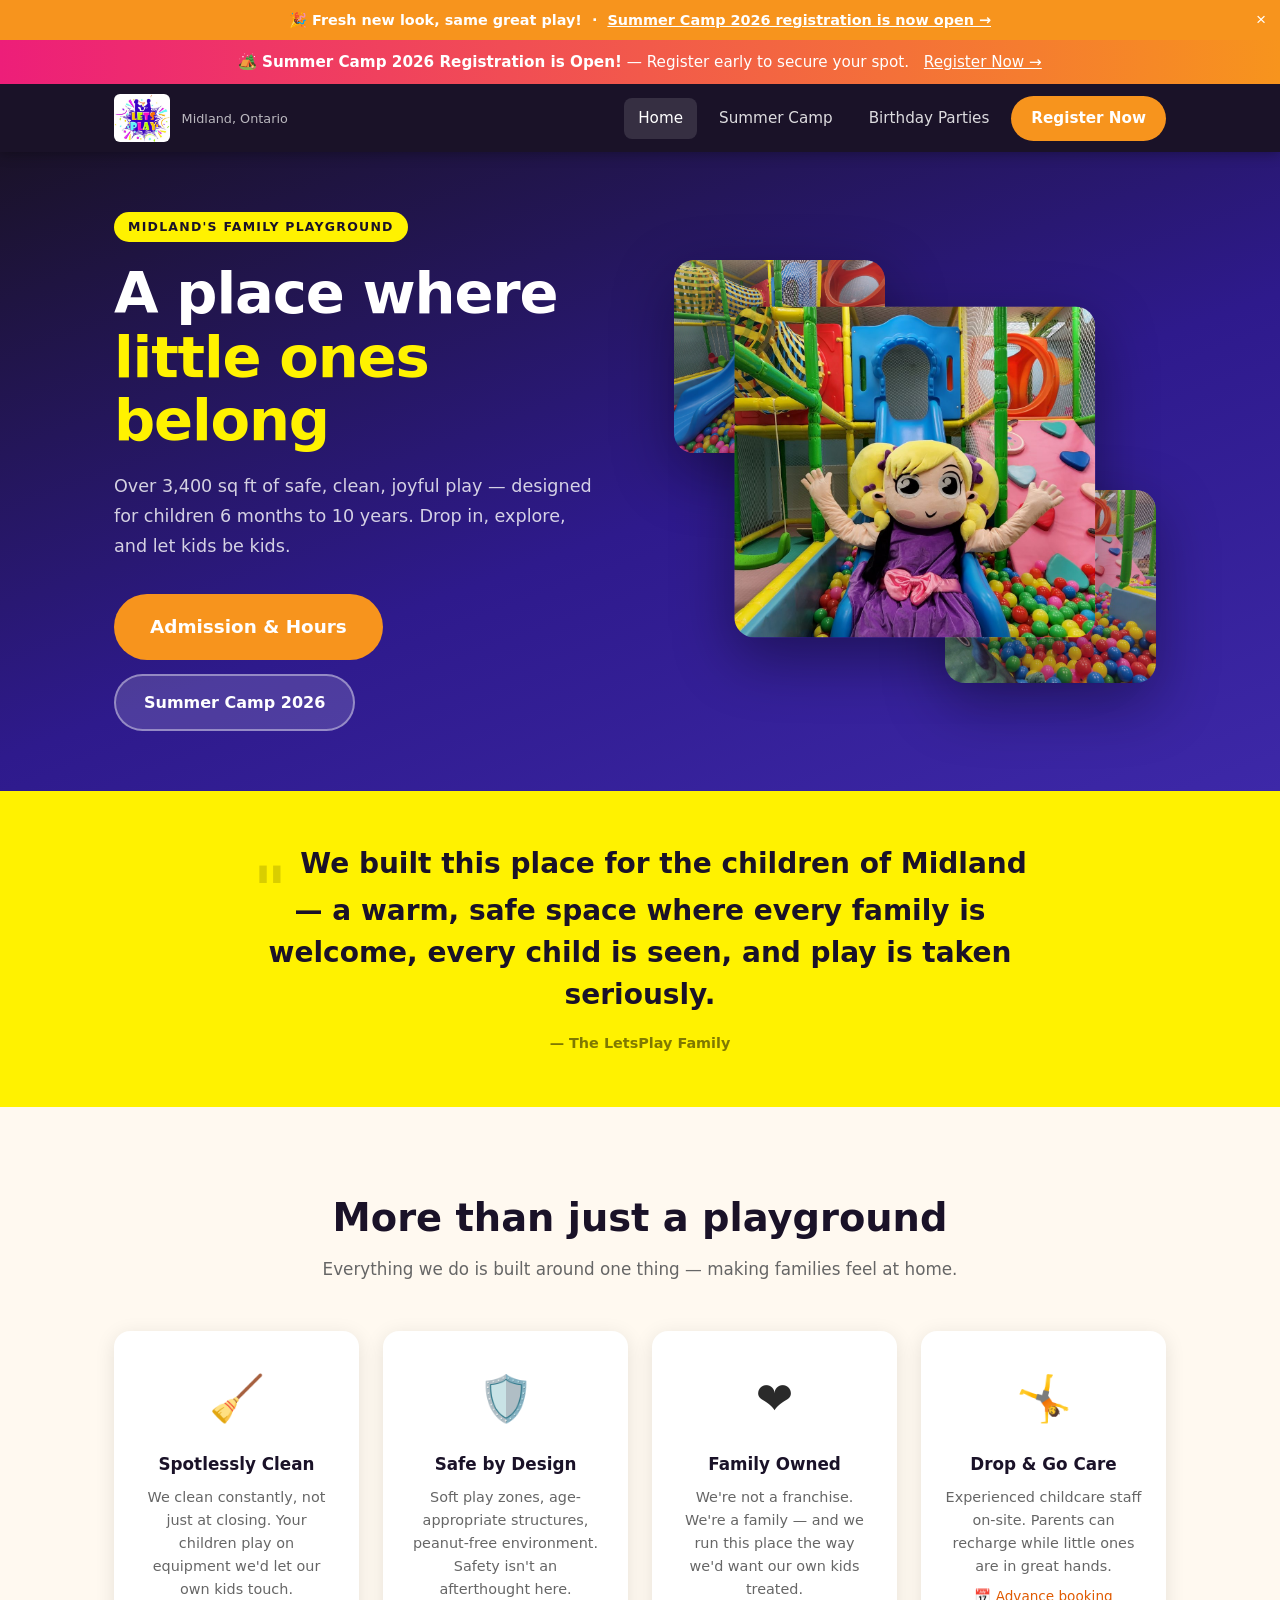
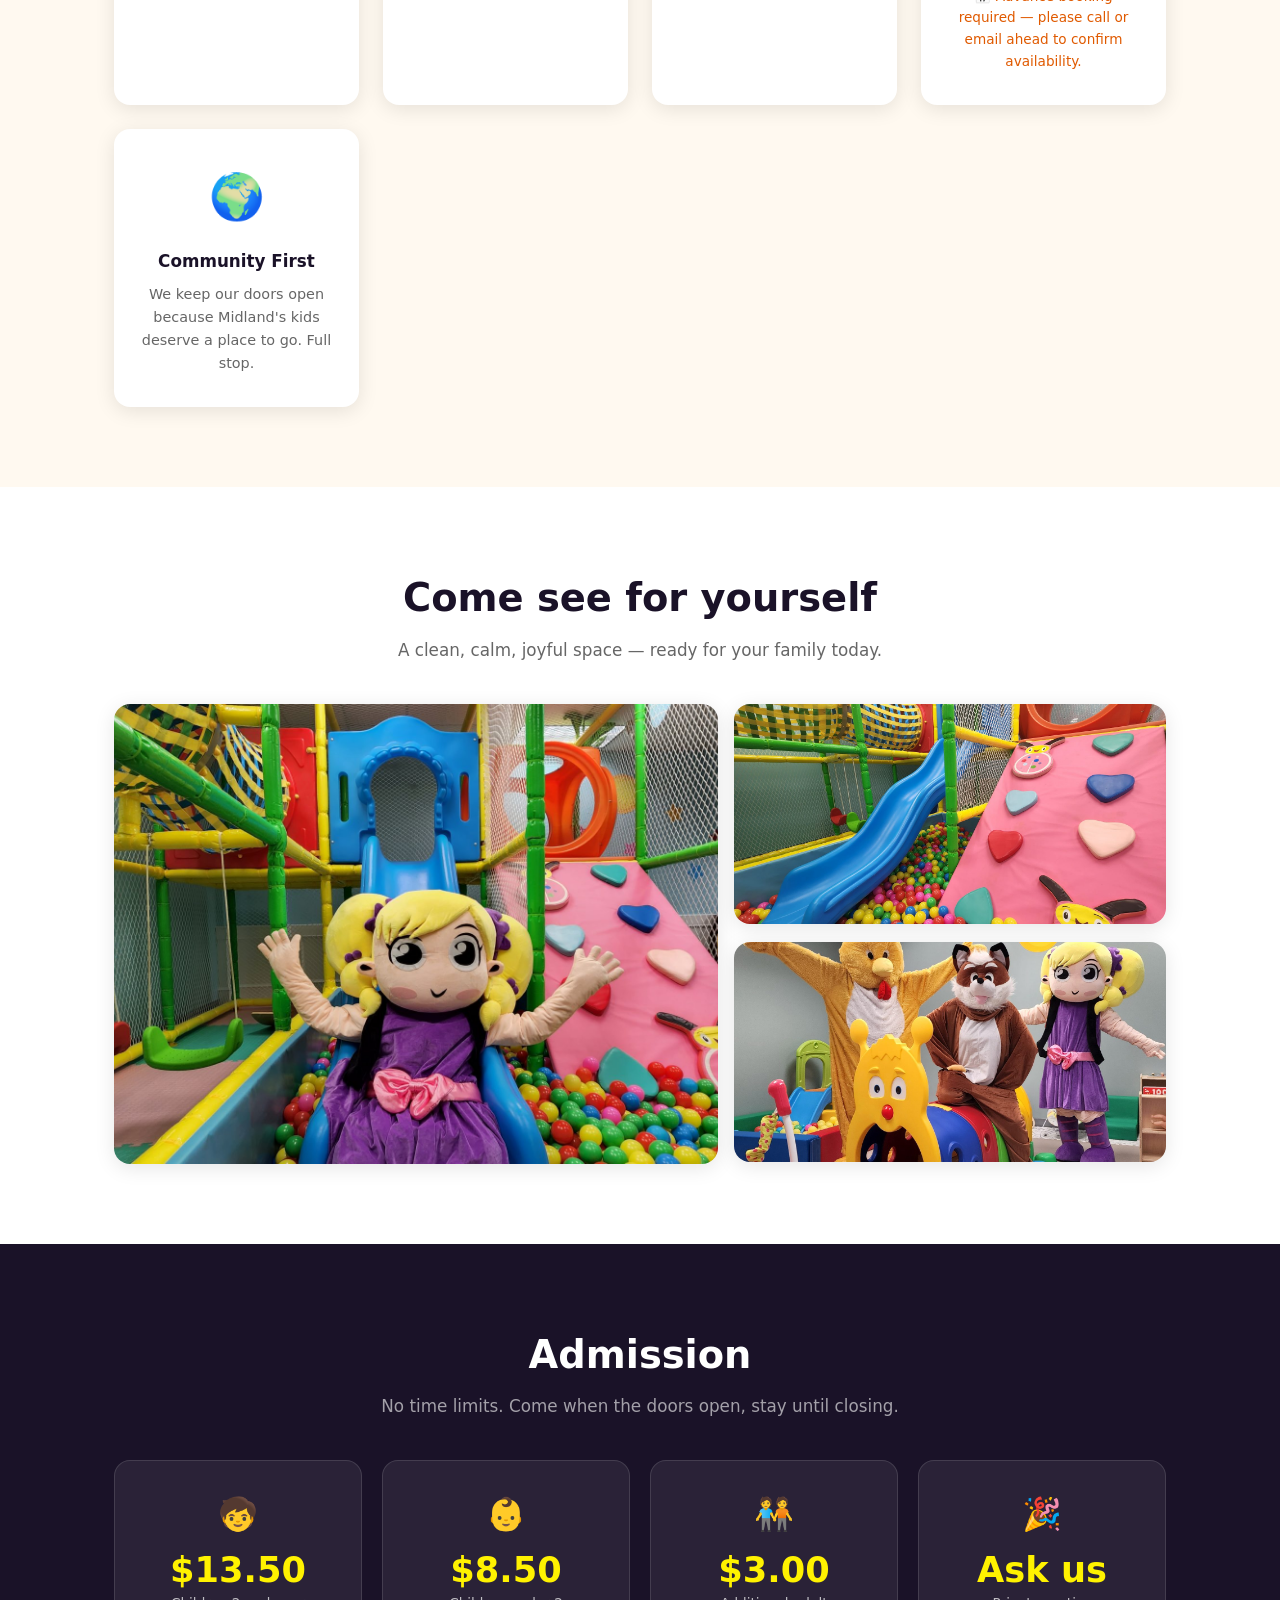
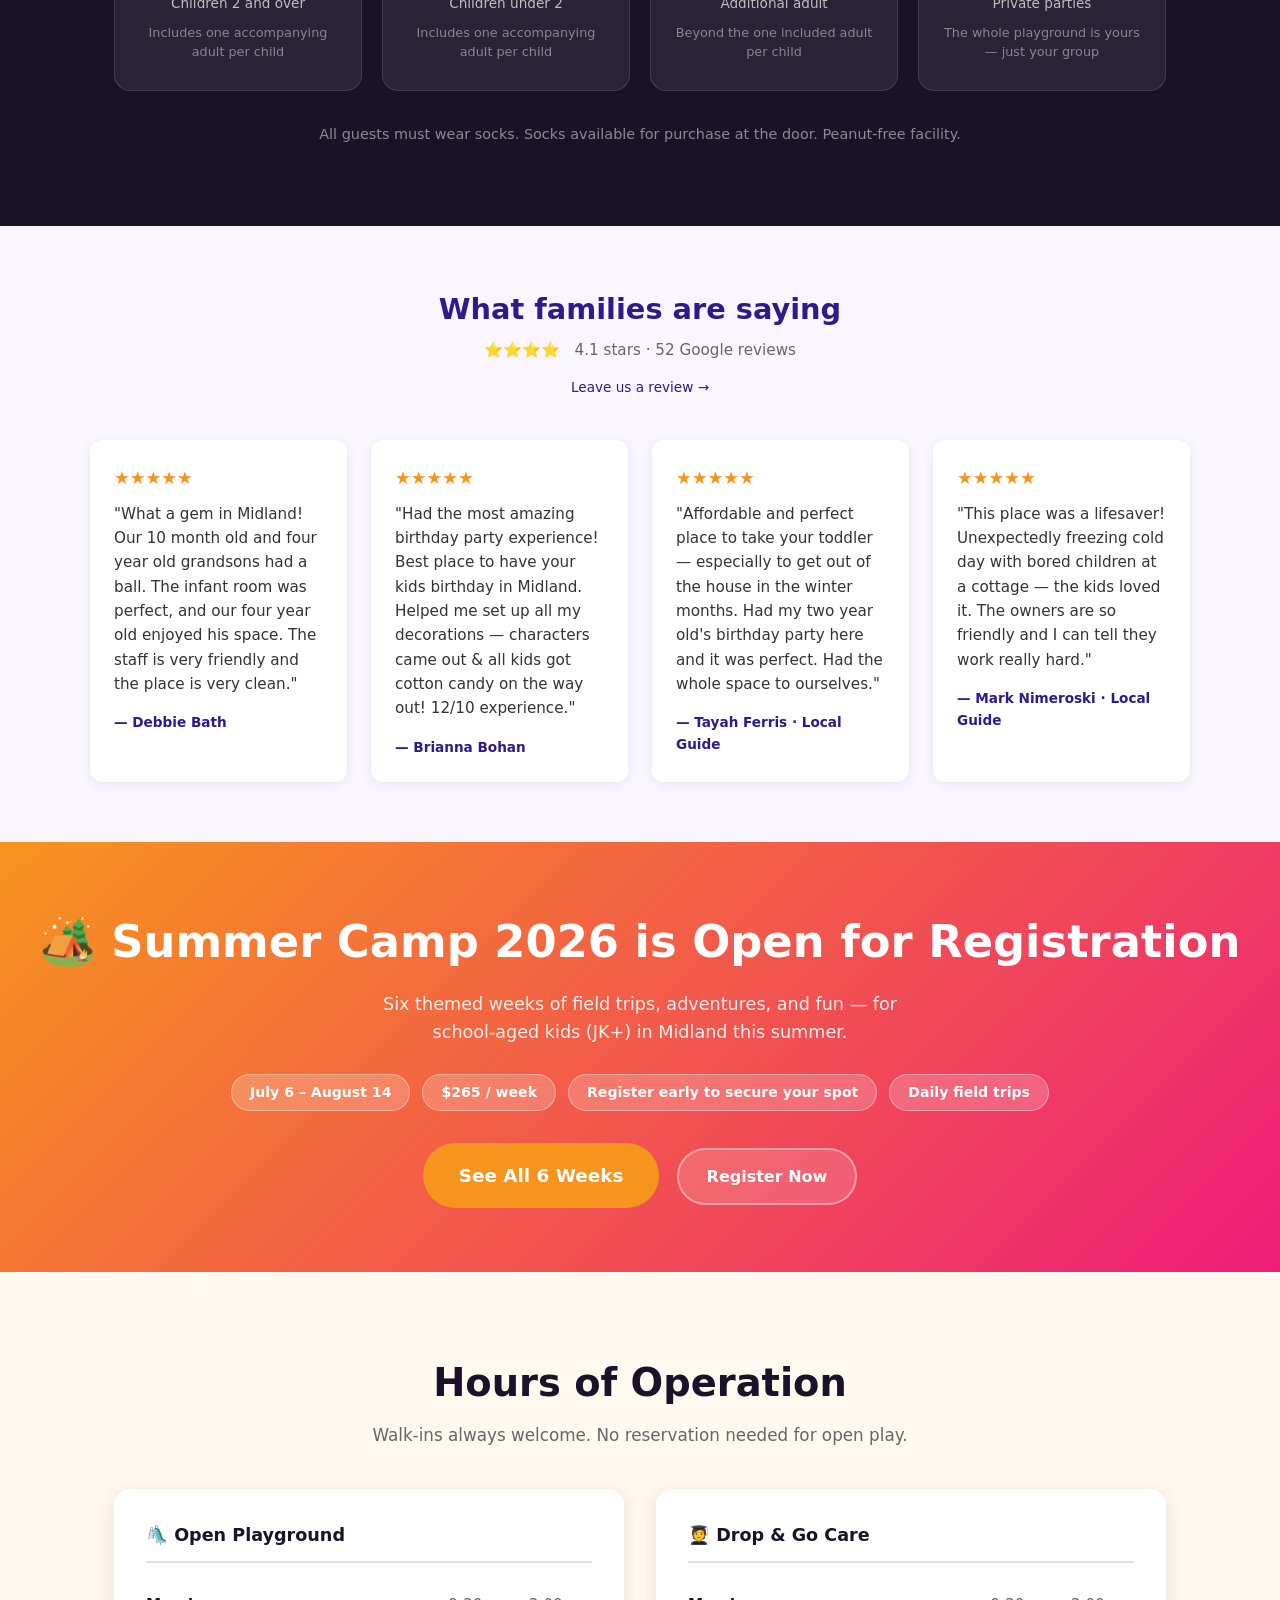
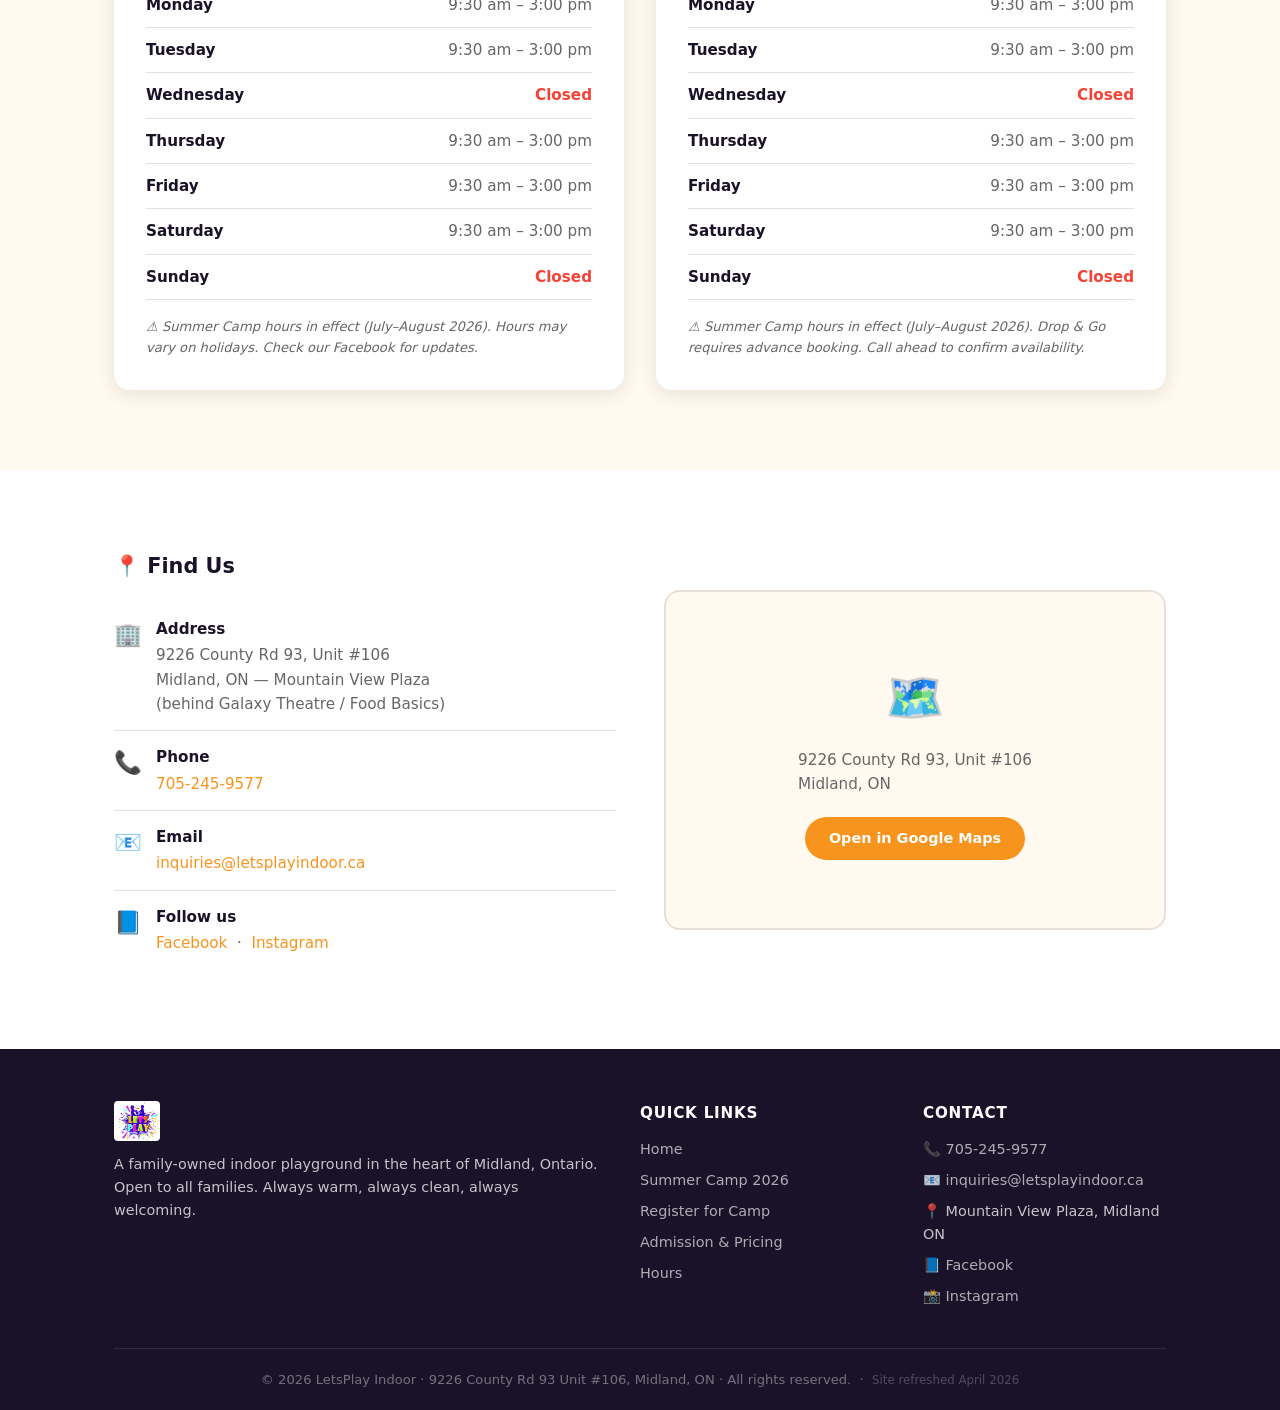
==== commit de736eb4: "Fix Tuesday and Friday hours to 9:30am-3pm (all open days now consistent)" ====
--- a/index.html
+++ b/index.html
@@ -563,10 +563,10 @@
         <div class="hours-card">
           <h3>🛝 Open Playground</h3>
           <div class="hours-row"><span class="day">Monday</span><span class="time">9:30 am – 3:00 pm</span></div>
-          <div class="hours-row"><span class="day">Tuesday</span><span class="time">9:00 am – 3:00 pm</span></div>
+          <div class="hours-row"><span class="day">Tuesday</span><span class="time">9:30 am – 3:00 pm</span></div>
           <div class="hours-row"><span class="day">Wednesday</span><span class="closed">Closed</span></div>
           <div class="hours-row"><span class="day">Thursday</span><span class="time">9:30 am – 3:00 pm</span></div>
-          <div class="hours-row"><span class="day">Friday</span><span class="time">9:00 am – 3:00 pm</span></div>
+          <div class="hours-row"><span class="day">Friday</span><span class="time">9:30 am – 3:00 pm</span></div>
           <div class="hours-row"><span class="day">Saturday</span><span class="time">9:30 am – 3:00 pm</span></div>
           <div class="hours-row"><span class="day">Sunday</span><span class="closed">Closed</span></div>
           <p class="hours-note">⚠️ Summer Camp hours in effect (July–August 2026). Hours may vary on holidays. Check our Facebook for updates.</p>
@@ -574,10 +574,10 @@
         <div class="hours-card">
           <h3>🧑‍🎓 Drop & Go Care</h3>
           <div class="hours-row"><span class="day">Monday</span><span class="time">9:30 am – 3:00 pm</span></div>
-          <div class="hours-row"><span class="day">Tuesday</span><span class="time">9:00 am – 3:00 pm</span></div>
+          <div class="hours-row"><span class="day">Tuesday</span><span class="time">9:30 am – 3:00 pm</span></div>
           <div class="hours-row"><span class="day">Wednesday</span><span class="closed">Closed</span></div>
           <div class="hours-row"><span class="day">Thursday</span><span class="time">9:30 am – 3:00 pm</span></div>
-          <div class="hours-row"><span class="day">Friday</span><span class="time">9:00 am – 3:00 pm</span></div>
+          <div class="hours-row"><span class="day">Friday</span><span class="time">9:30 am – 3:00 pm</span></div>
           <div class="hours-row"><span class="day">Saturday</span><span class="time">9:30 am – 3:00 pm</span></div>
           <div class="hours-row"><span class="day">Sunday</span><span class="closed">Closed</span></div>
           <p class="hours-note">⚠️ Summer Camp hours in effect (July–August 2026). Drop & Go requires advance booking. Call ahead to confirm availability.</p>
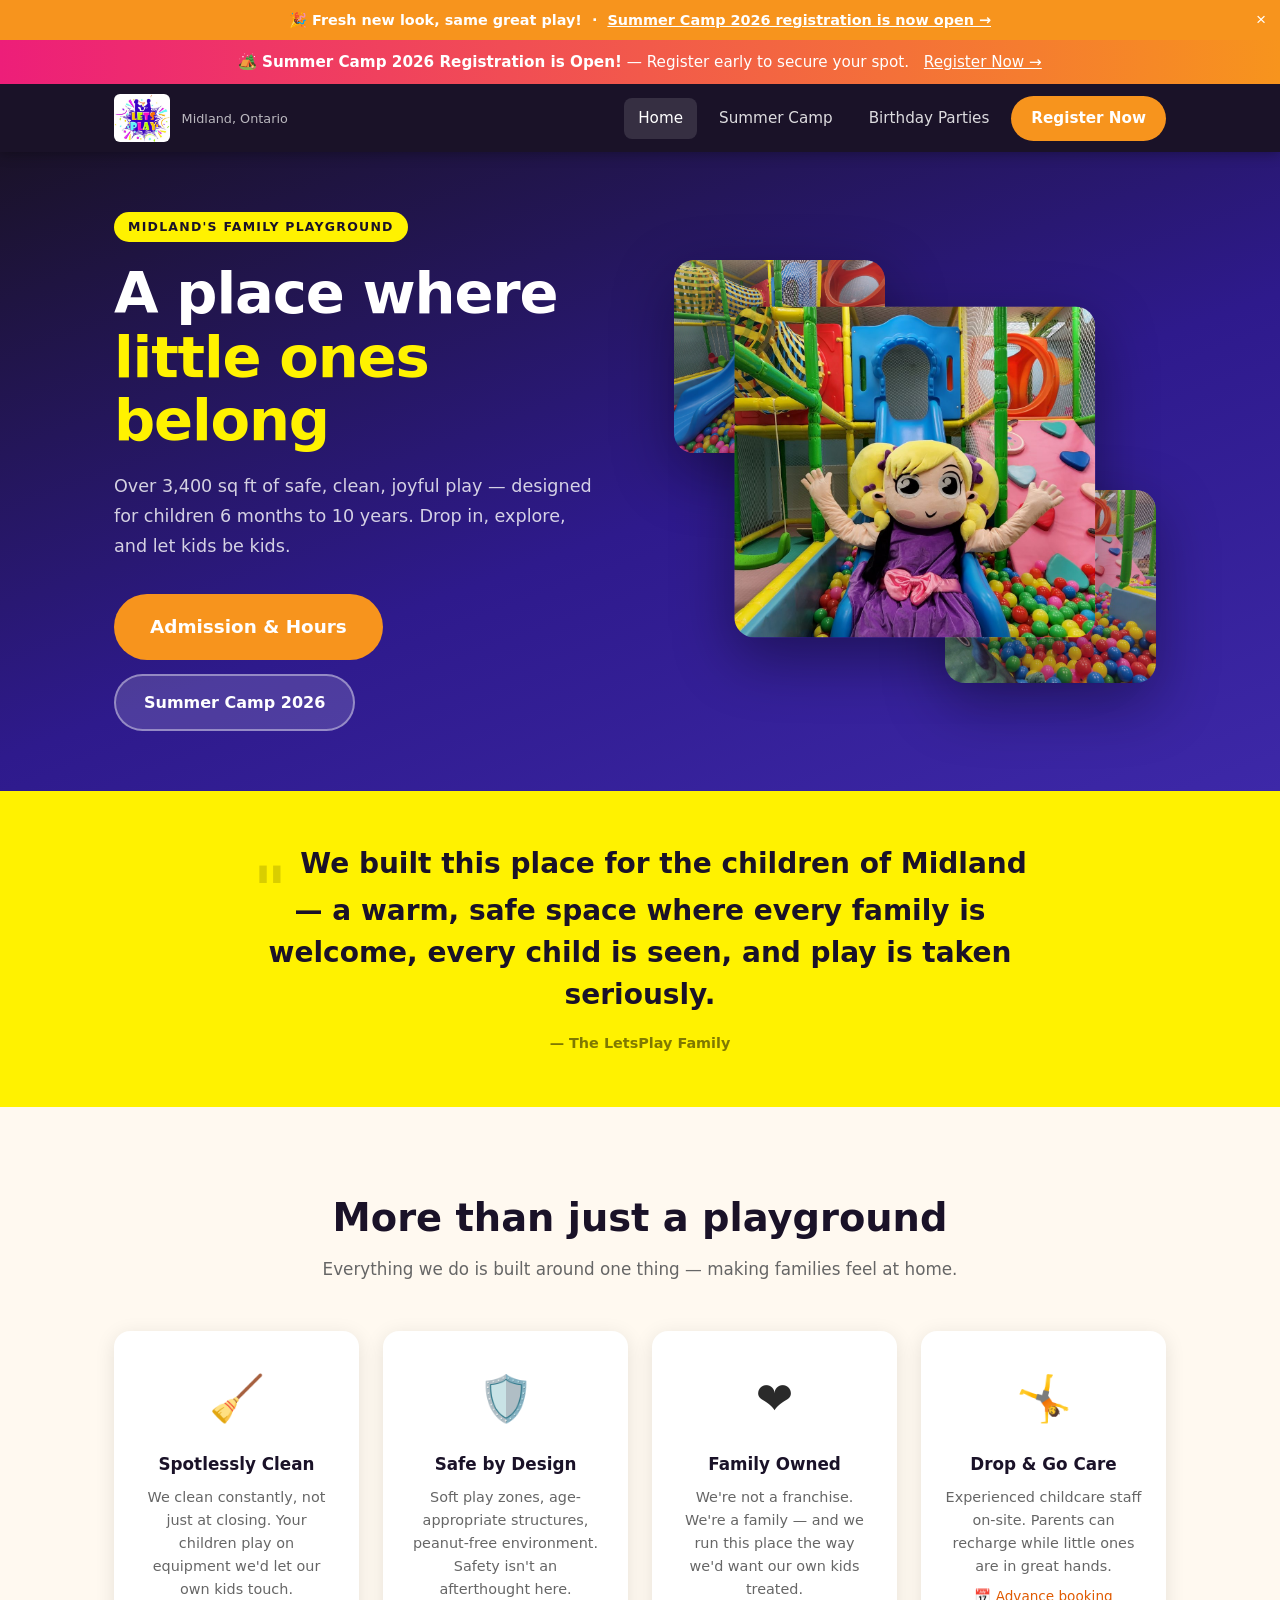
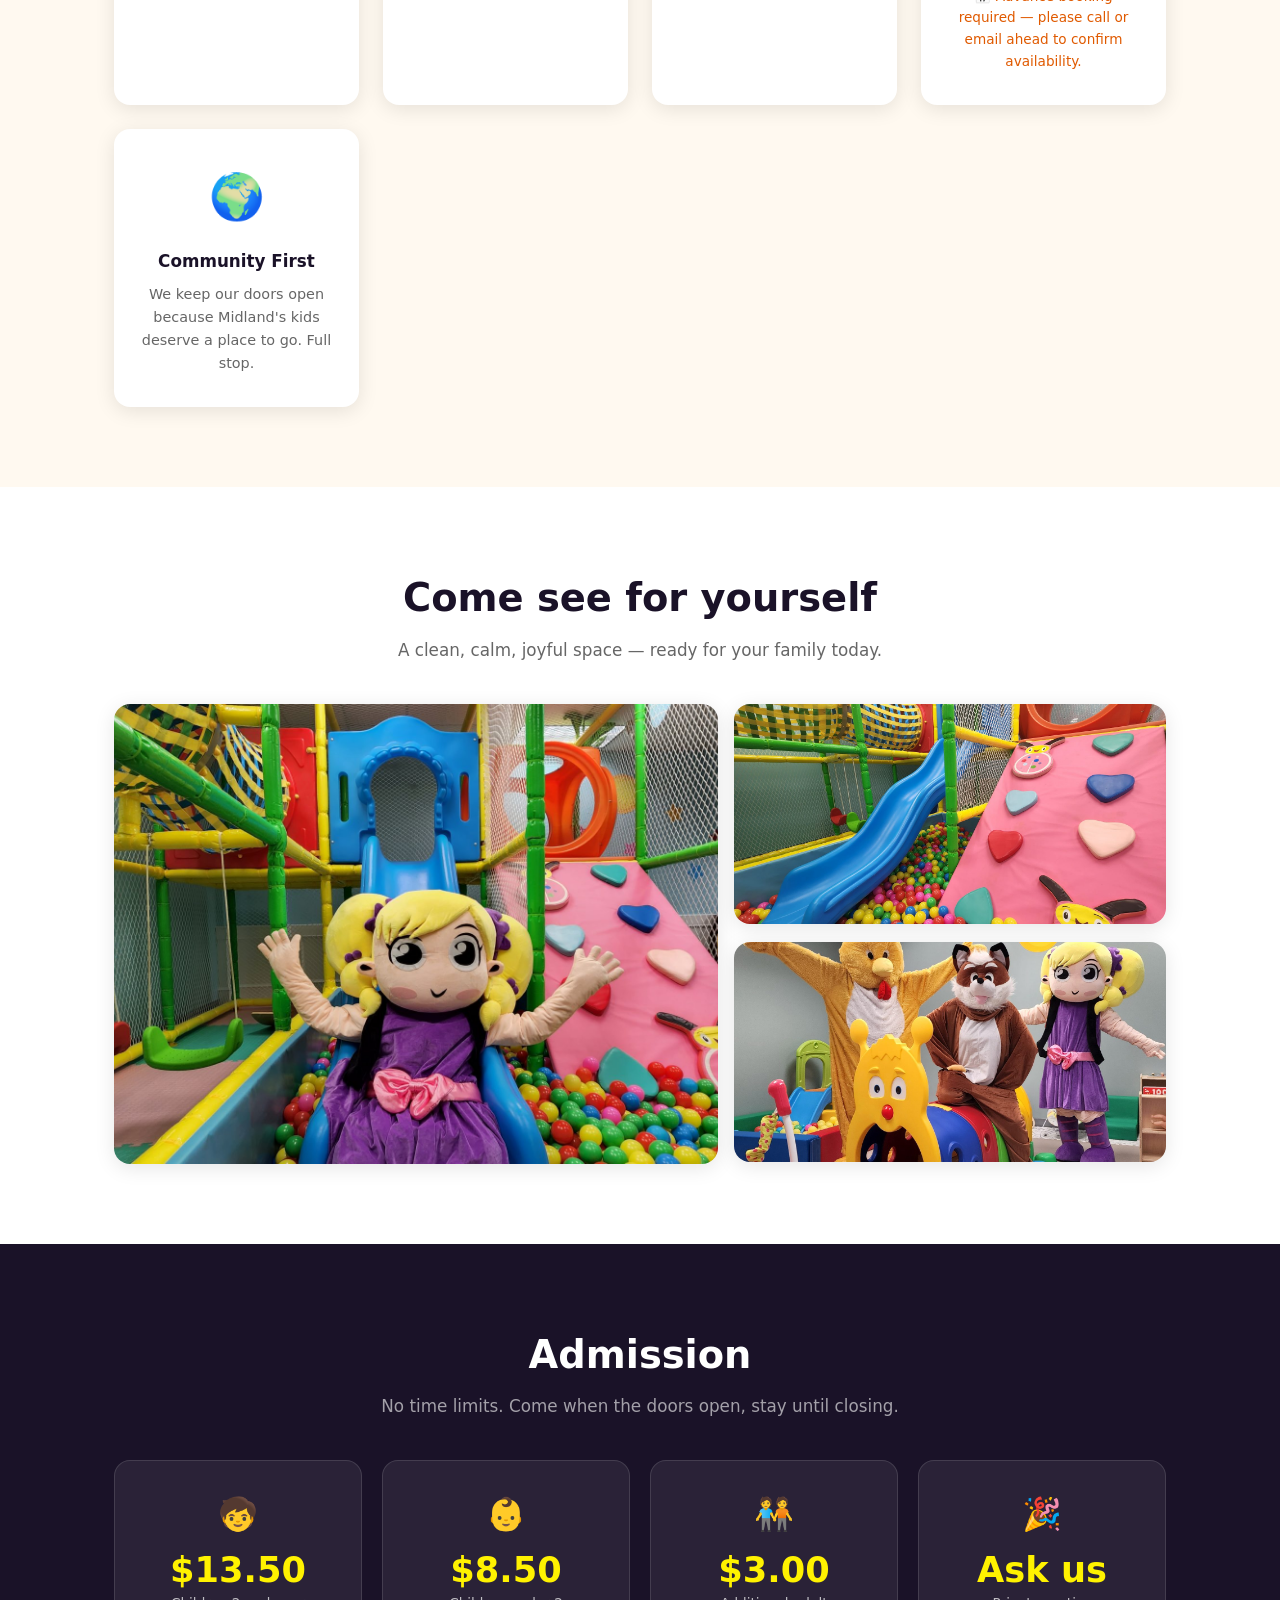
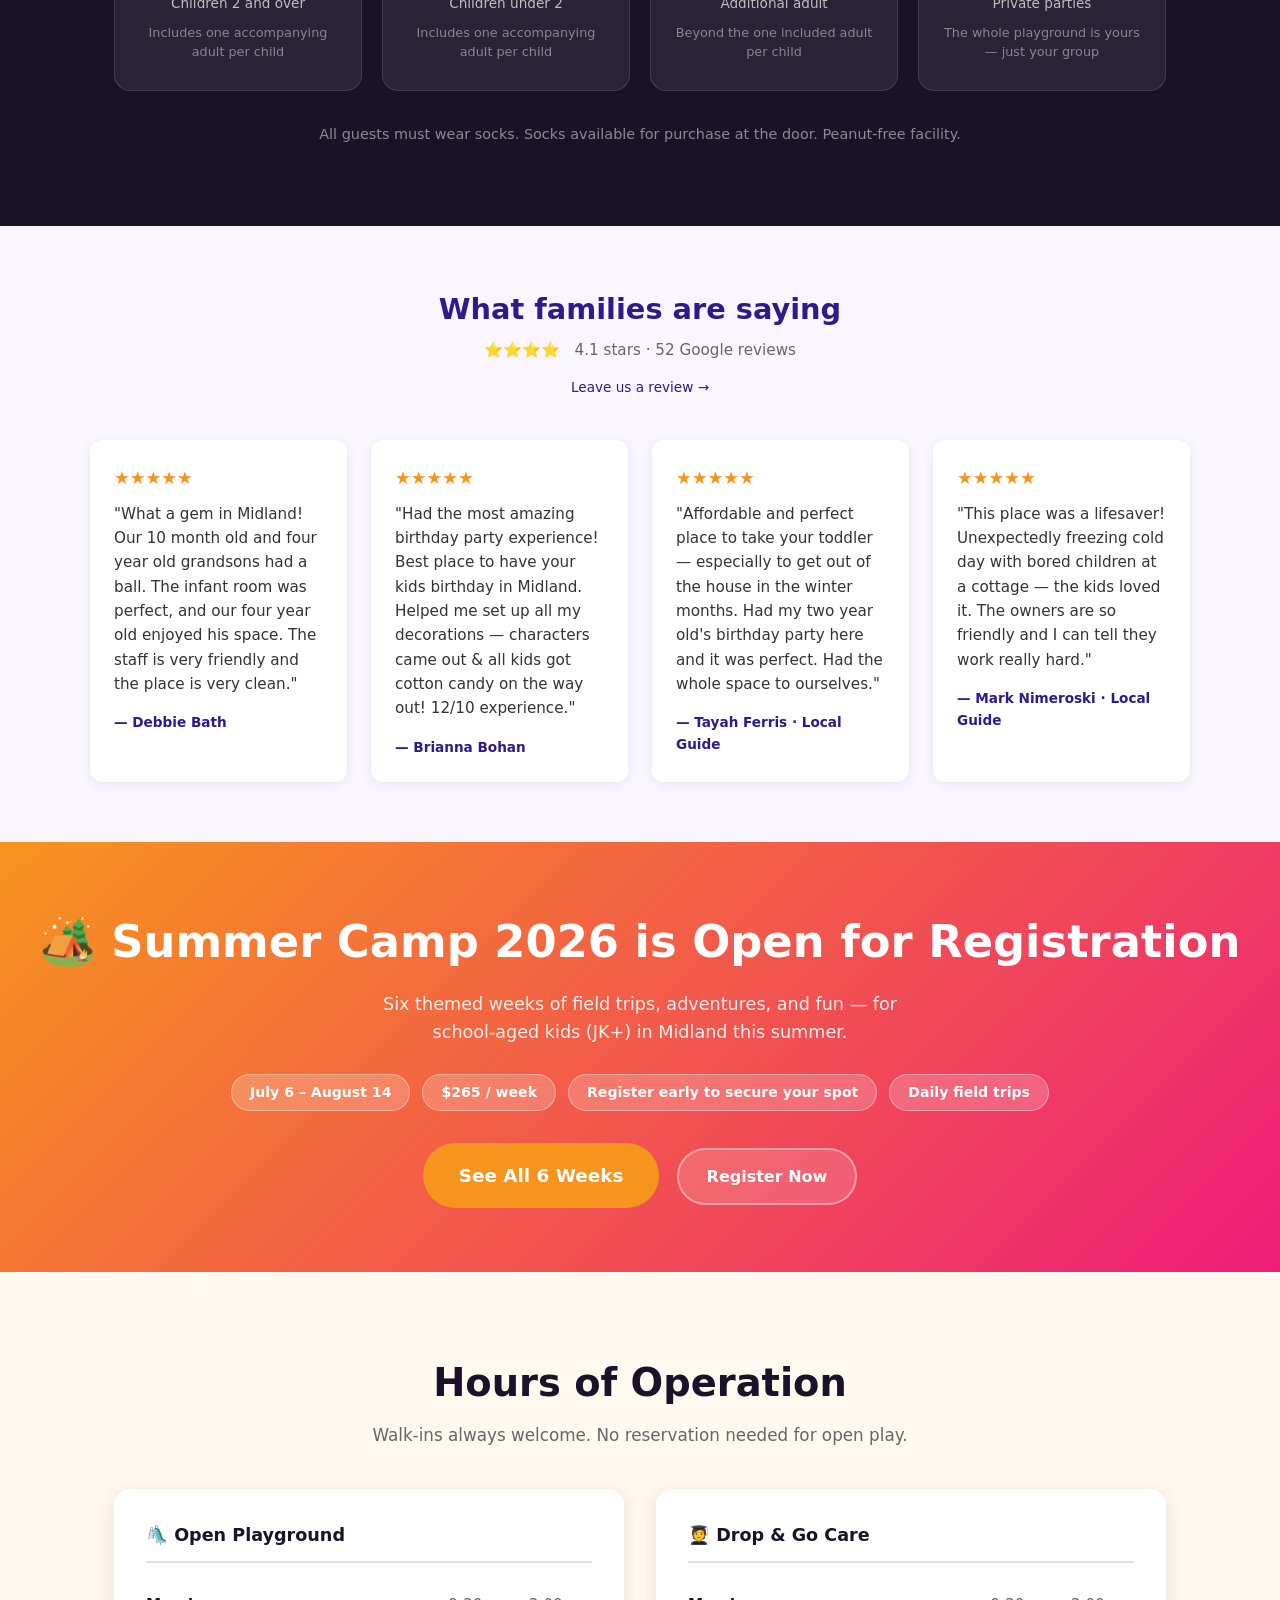
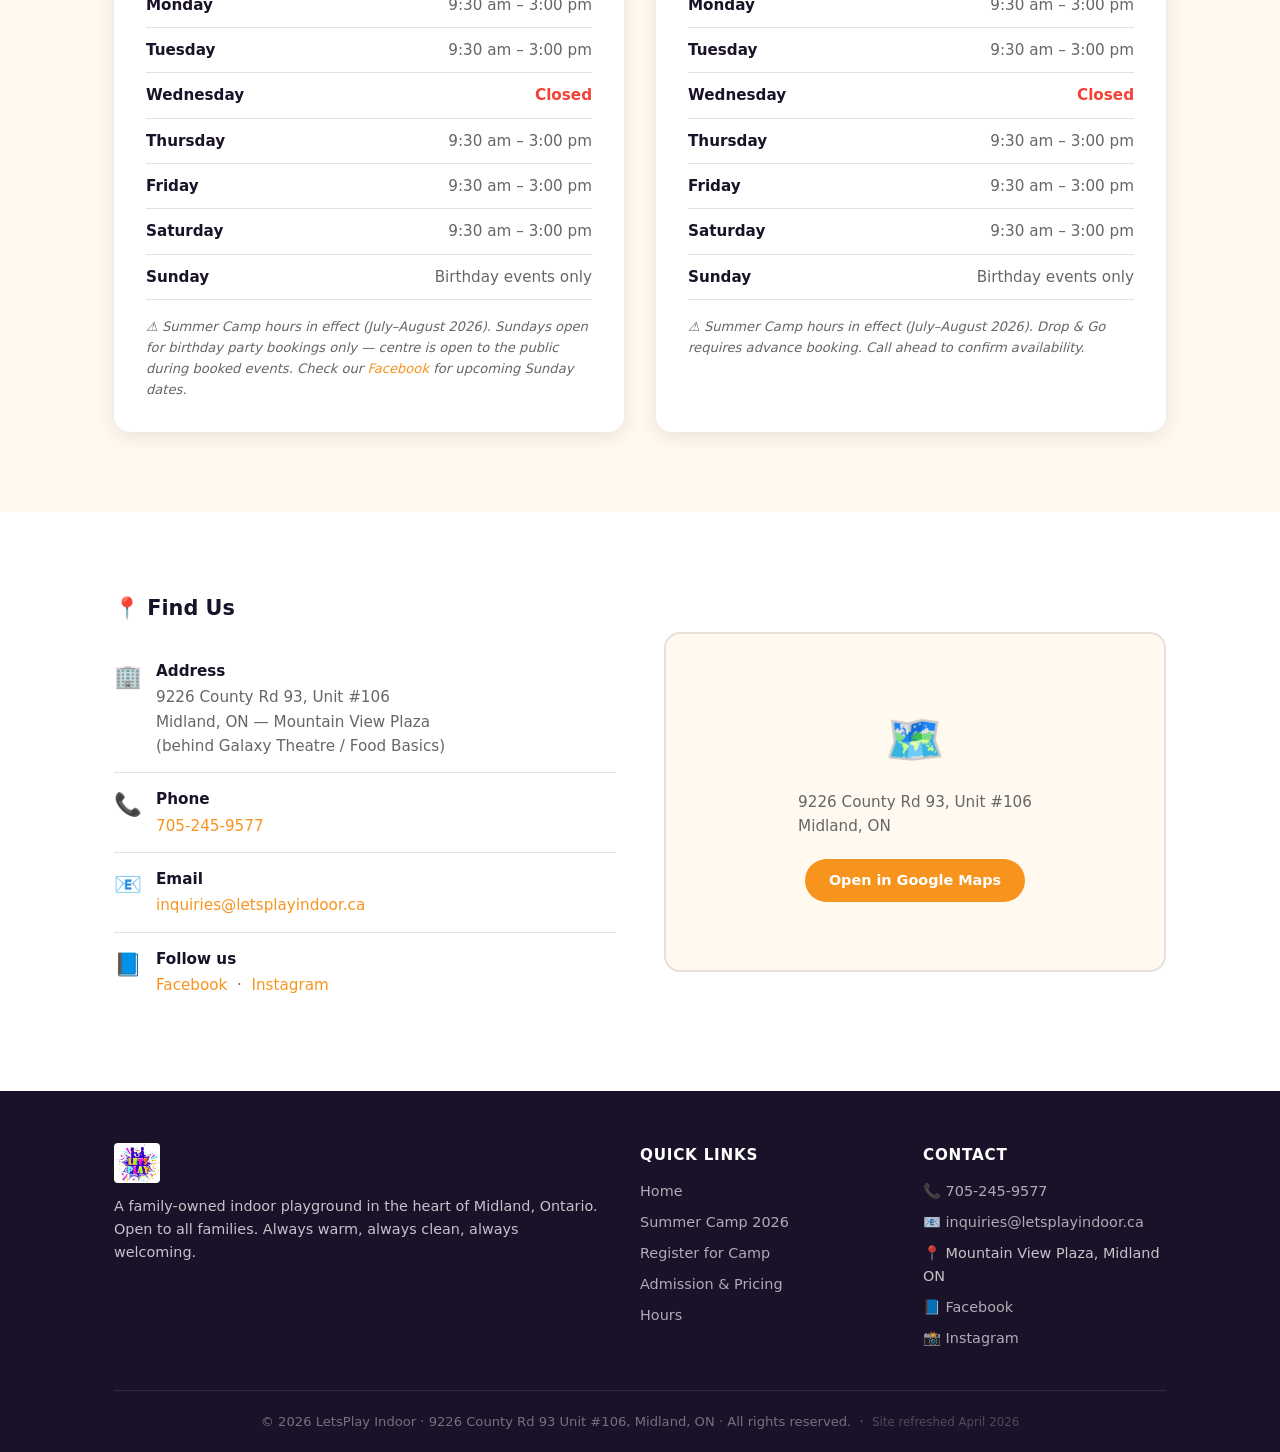
==== commit 535cde8a: "Update Sunday hours: birthday events only, open to public during bookings" ====
--- a/index.html
+++ b/index.html
@@ -568,8 +568,8 @@
           <div class="hours-row"><span class="day">Thursday</span><span class="time">9:30 am – 3:00 pm</span></div>
           <div class="hours-row"><span class="day">Friday</span><span class="time">9:30 am – 3:00 pm</span></div>
           <div class="hours-row"><span class="day">Saturday</span><span class="time">9:30 am – 3:00 pm</span></div>
-          <div class="hours-row"><span class="day">Sunday</span><span class="closed">Closed</span></div>
-          <p class="hours-note">⚠️ Summer Camp hours in effect (July–August 2026). Hours may vary on holidays. Check our Facebook for updates.</p>
+          <div class="hours-row"><span class="day">Sunday</span><span class="time">Birthday events only</span></div>
+          <p class="hours-note">⚠️ Summer Camp hours in effect (July–August 2026). Sundays open for birthday party bookings only — centre is open to the public during booked events. Check our <a href="https://www.facebook.com/letsplayofficial.ca" target="_blank">Facebook</a> for upcoming Sunday dates.</p>
         </div>
         <div class="hours-card">
           <h3>🧑‍🎓 Drop & Go Care</h3>
@@ -579,7 +579,7 @@
           <div class="hours-row"><span class="day">Thursday</span><span class="time">9:30 am – 3:00 pm</span></div>
           <div class="hours-row"><span class="day">Friday</span><span class="time">9:30 am – 3:00 pm</span></div>
           <div class="hours-row"><span class="day">Saturday</span><span class="time">9:30 am – 3:00 pm</span></div>
-          <div class="hours-row"><span class="day">Sunday</span><span class="closed">Closed</span></div>
+          <div class="hours-row"><span class="day">Sunday</span><span class="time">Birthday events only</span></div>
           <p class="hours-note">⚠️ Summer Camp hours in effect (July–August 2026). Drop & Go requires advance booking. Call ahead to confirm availability.</p>
         </div>
       </div>
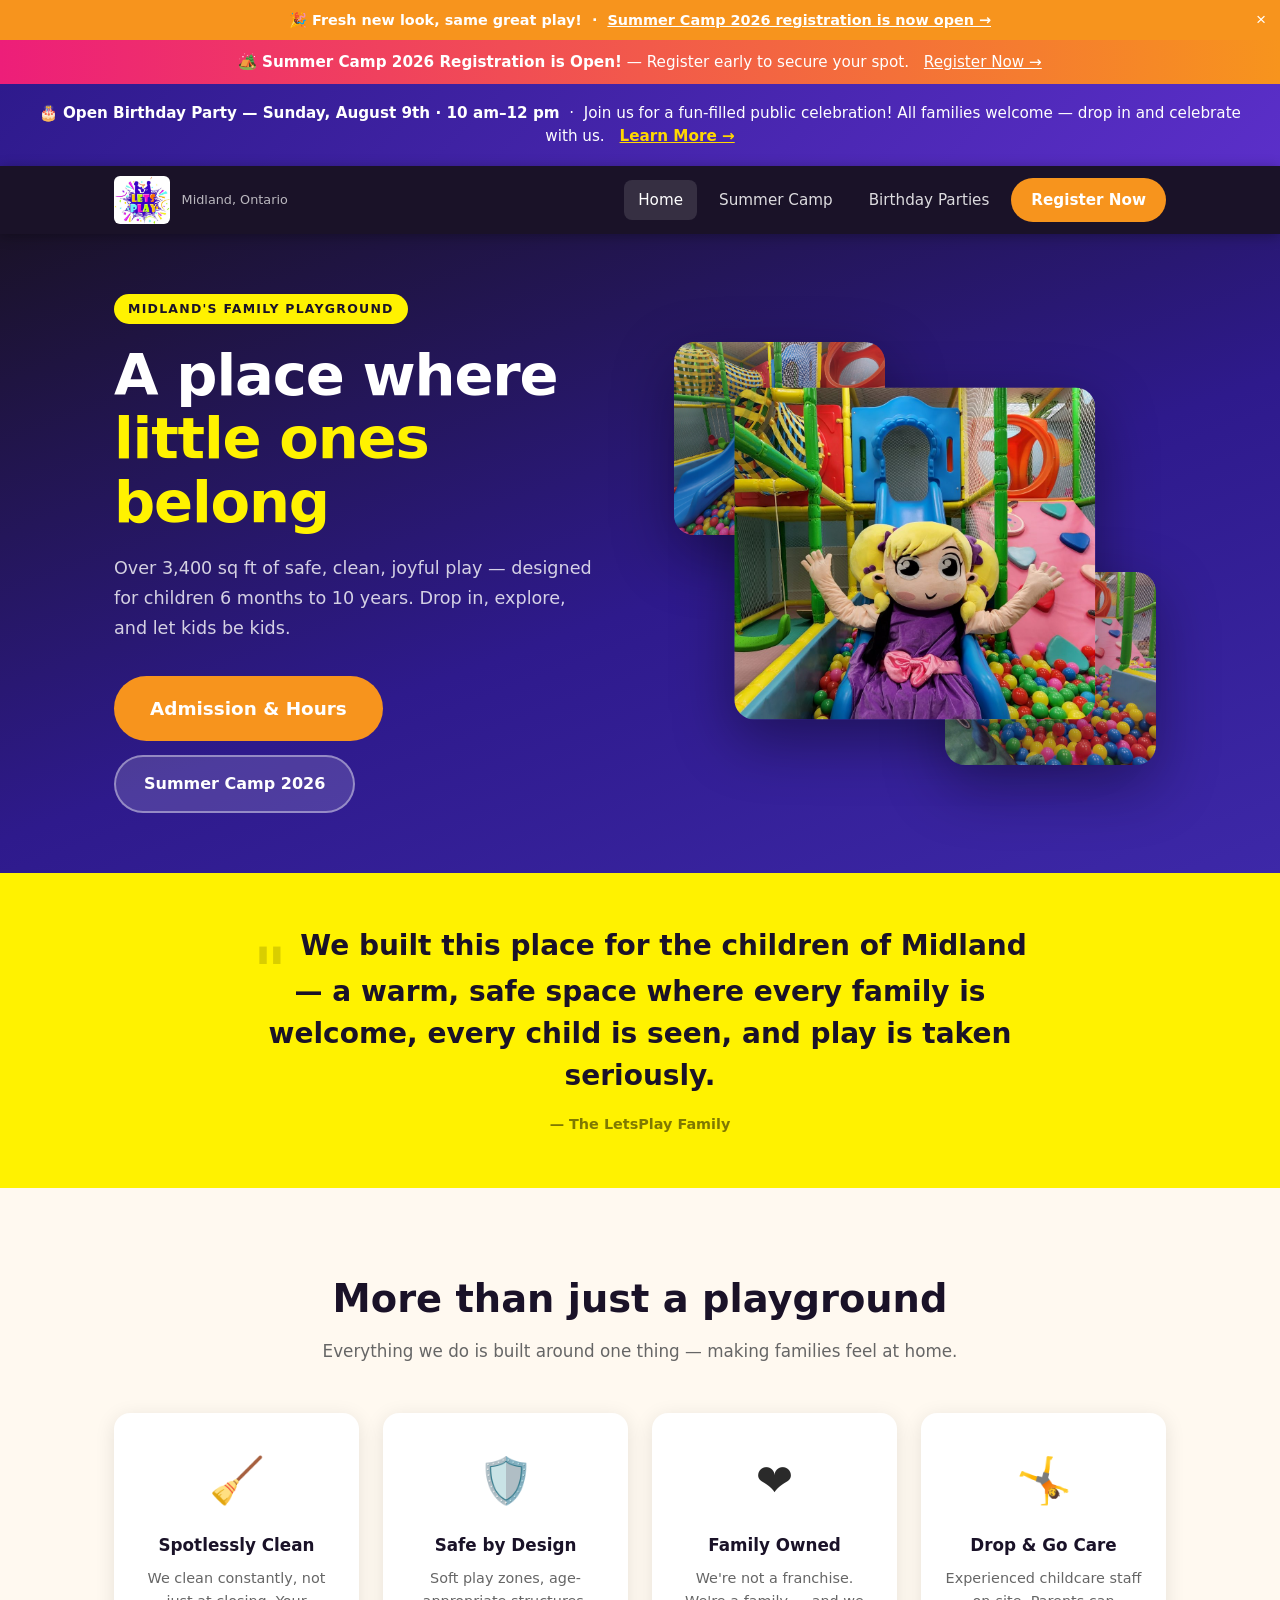
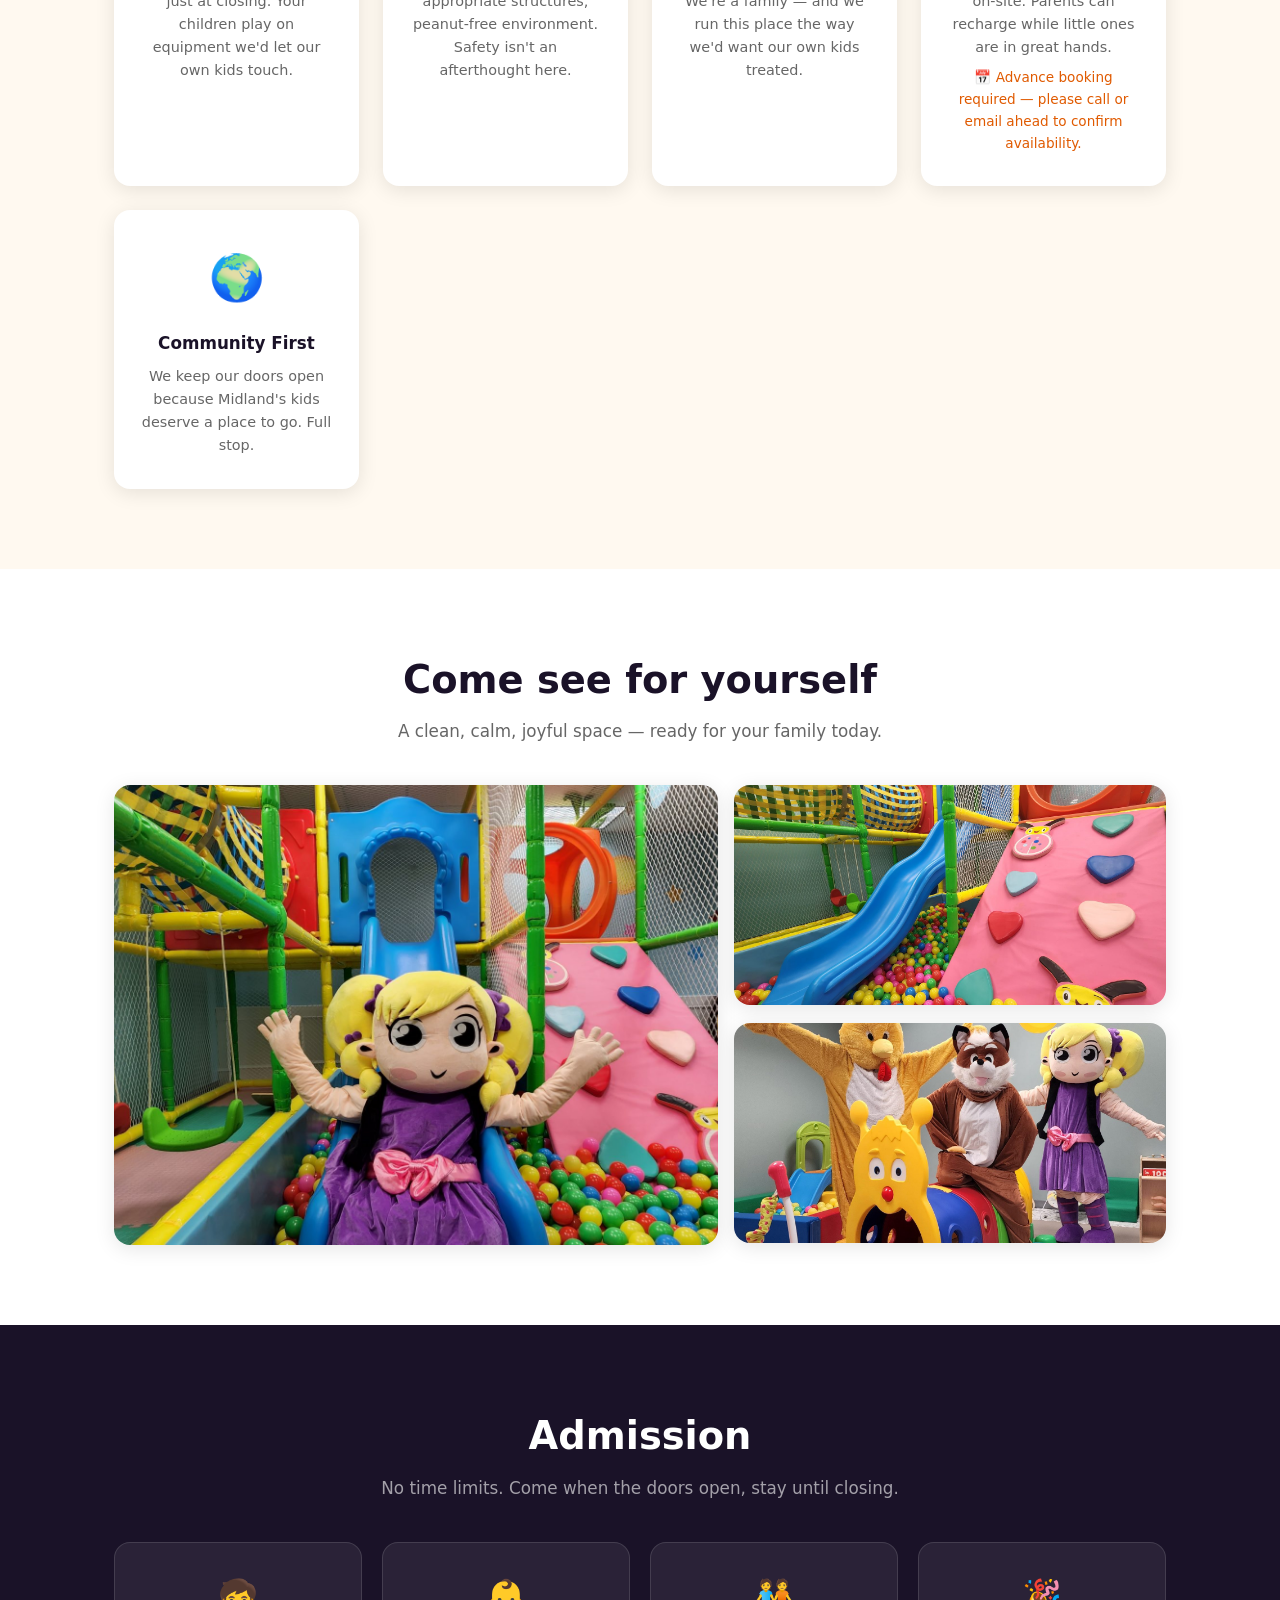
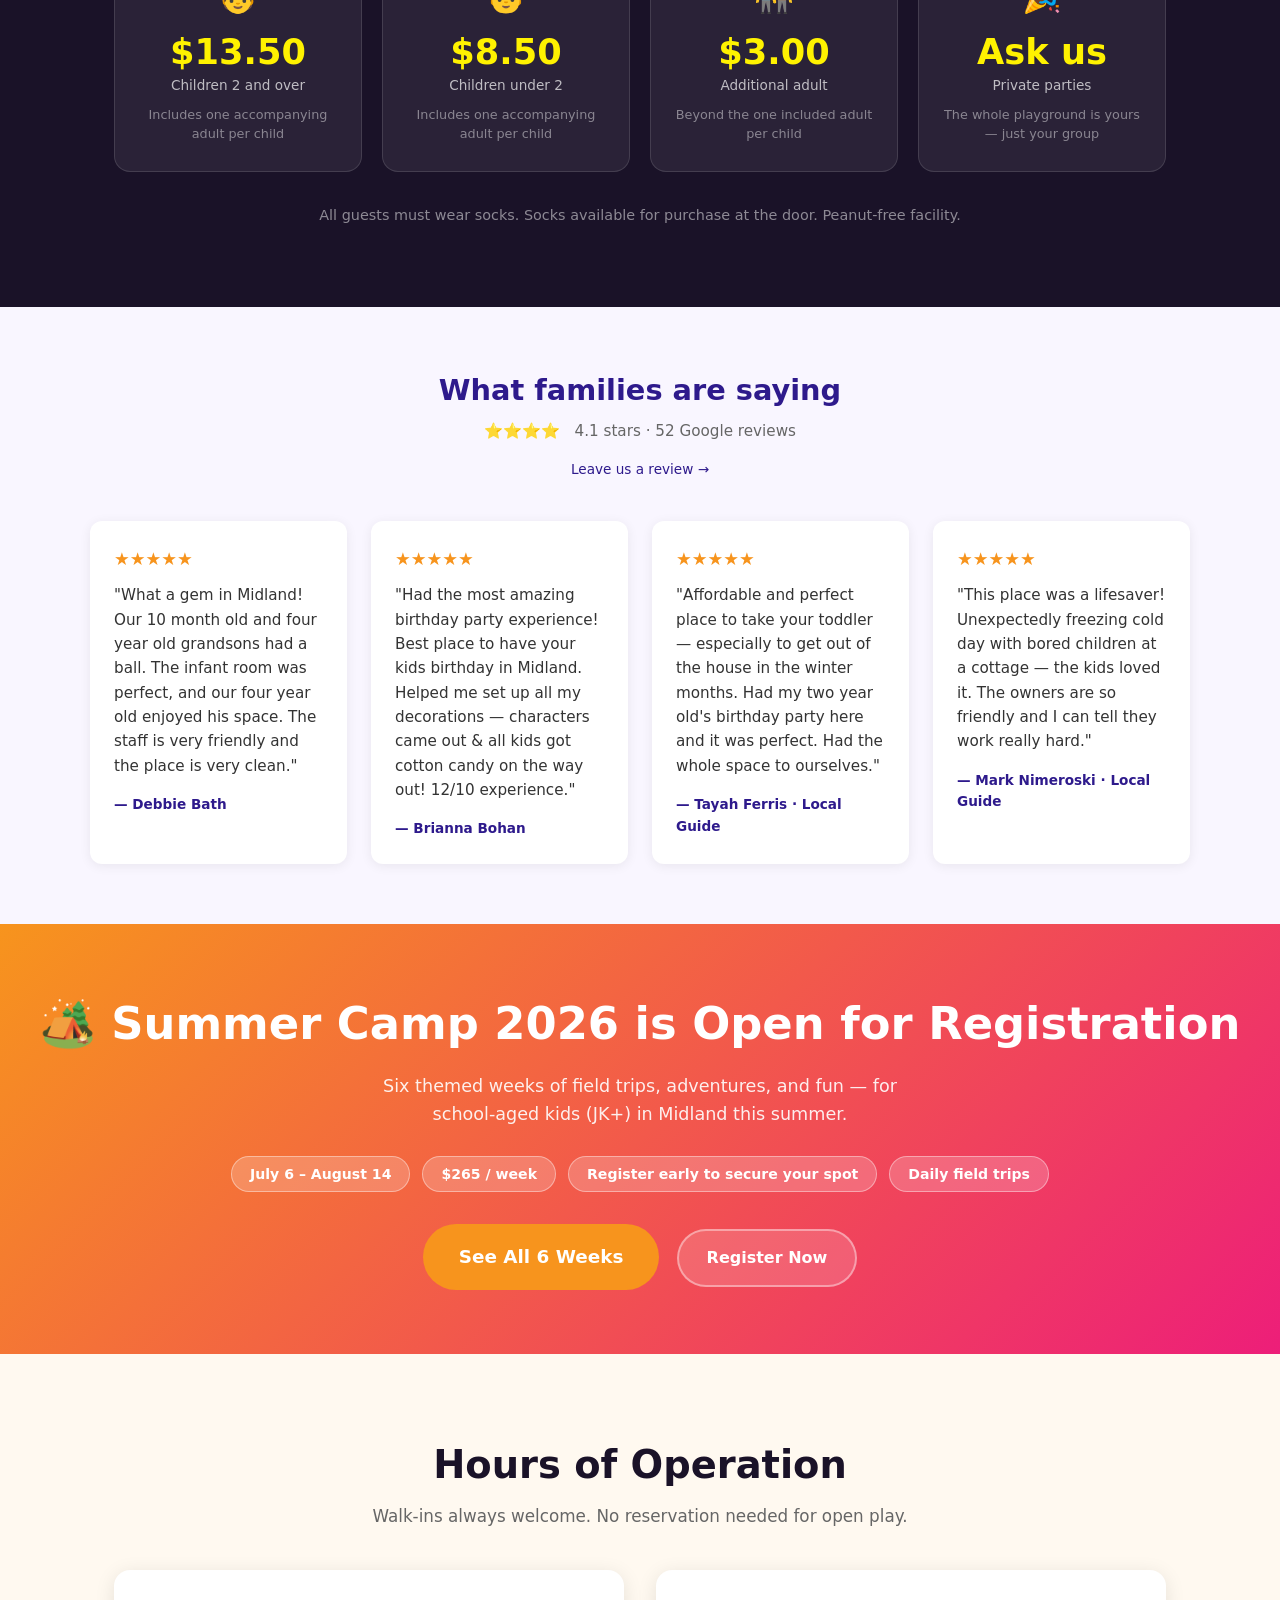
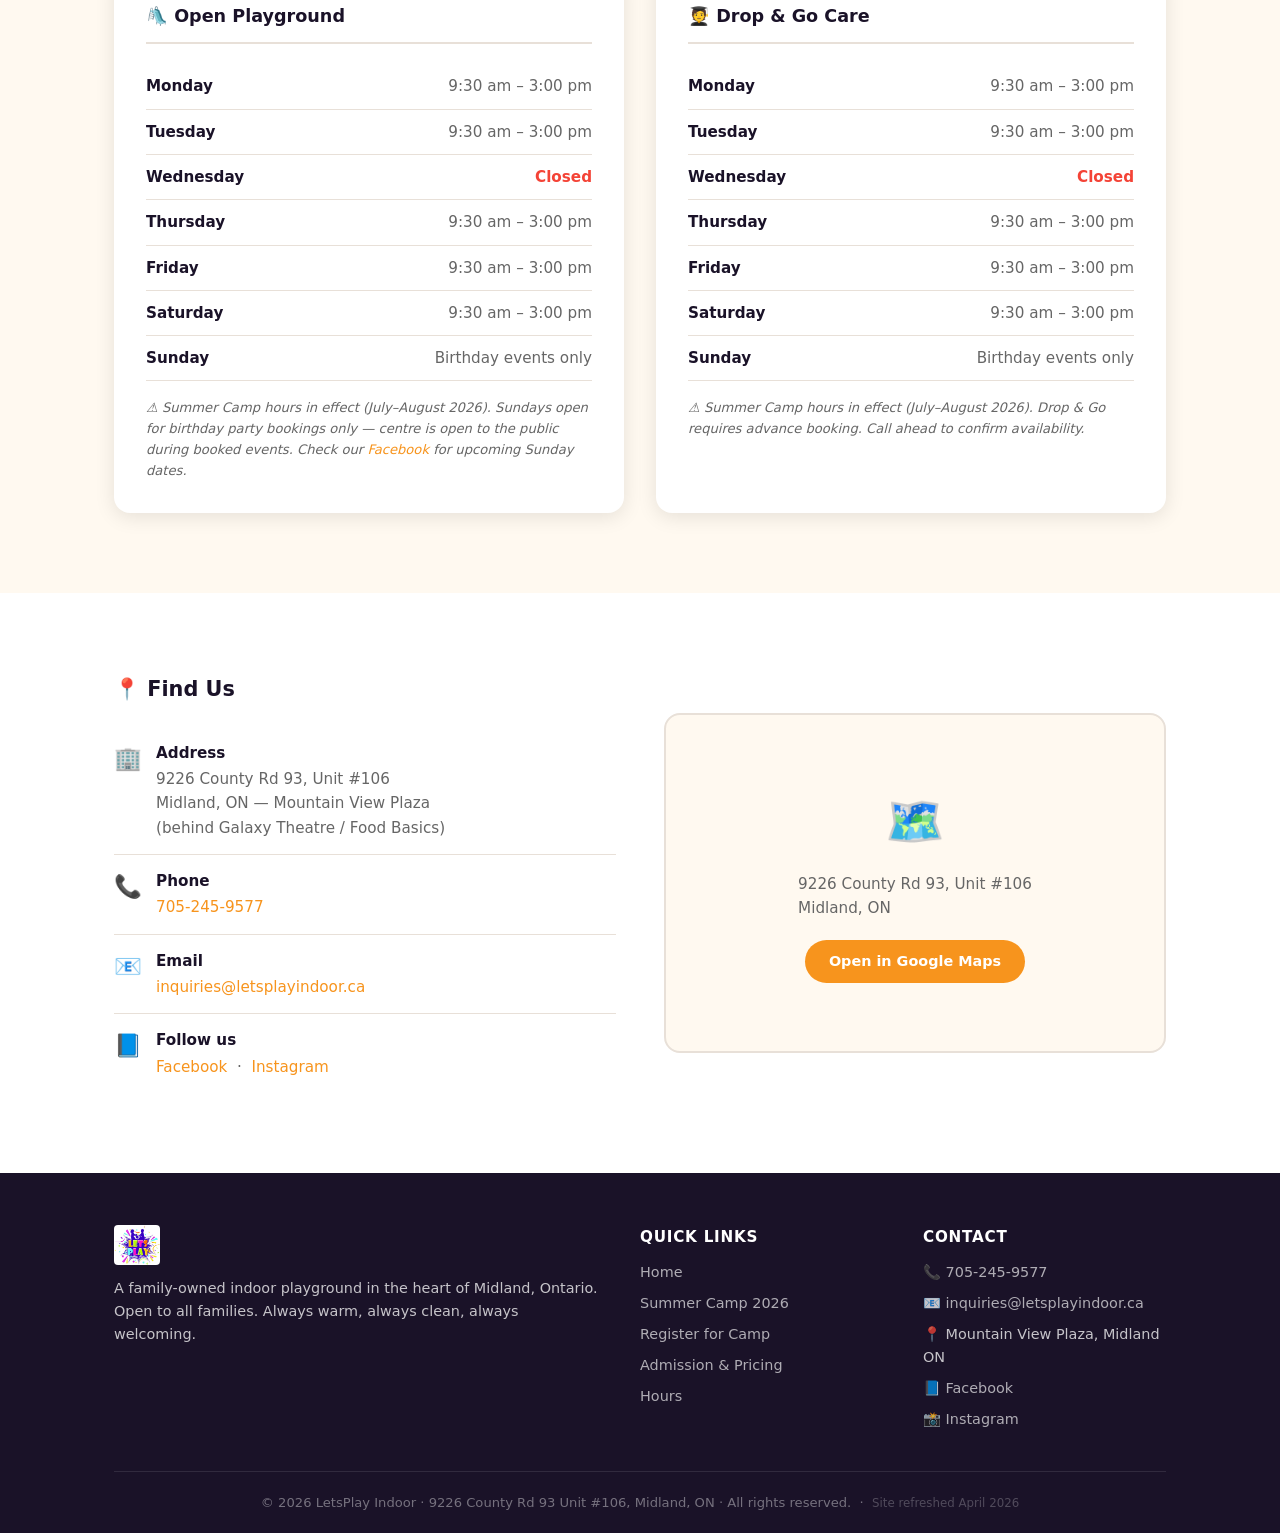
==== commit 38ef7bd5: "Add Aug 9 birthday party event banner to homepage" ====
--- a/index.html
+++ b/index.html
@@ -370,6 +370,12 @@
   <div class="urgency-banner">
     🏕️ <strong>Summer Camp 2026 Registration is Open!</strong> — Register early to secure your spot.
     <a href="registration.html" style="color:#fff; text-decoration:underline; margin-left:10px;">Register Now →</a>
+  </div>
+
+  <!-- BIRTHDAY PARTY EVENT BANNER -->
+  <div style="background:linear-gradient(135deg,#2E1A8C 0%,#5B2FC9 100%); color:#fff; text-align:center; padding:18px 24px; font-size:0.95em; line-height:1.5;">
+    🎂 <strong>Open Birthday Party — Sunday, August 9th · 10 am–12 pm</strong> &nbsp;·&nbsp; Join us for a fun-filled public celebration! All families welcome — drop in and celebrate with us.
+    <a href="birthday-parties.html" style="color:#FFD700; font-weight:700; text-decoration:underline; margin-left:10px;">Learn More →</a>
   </div>
 
   <!-- HEADER -->
